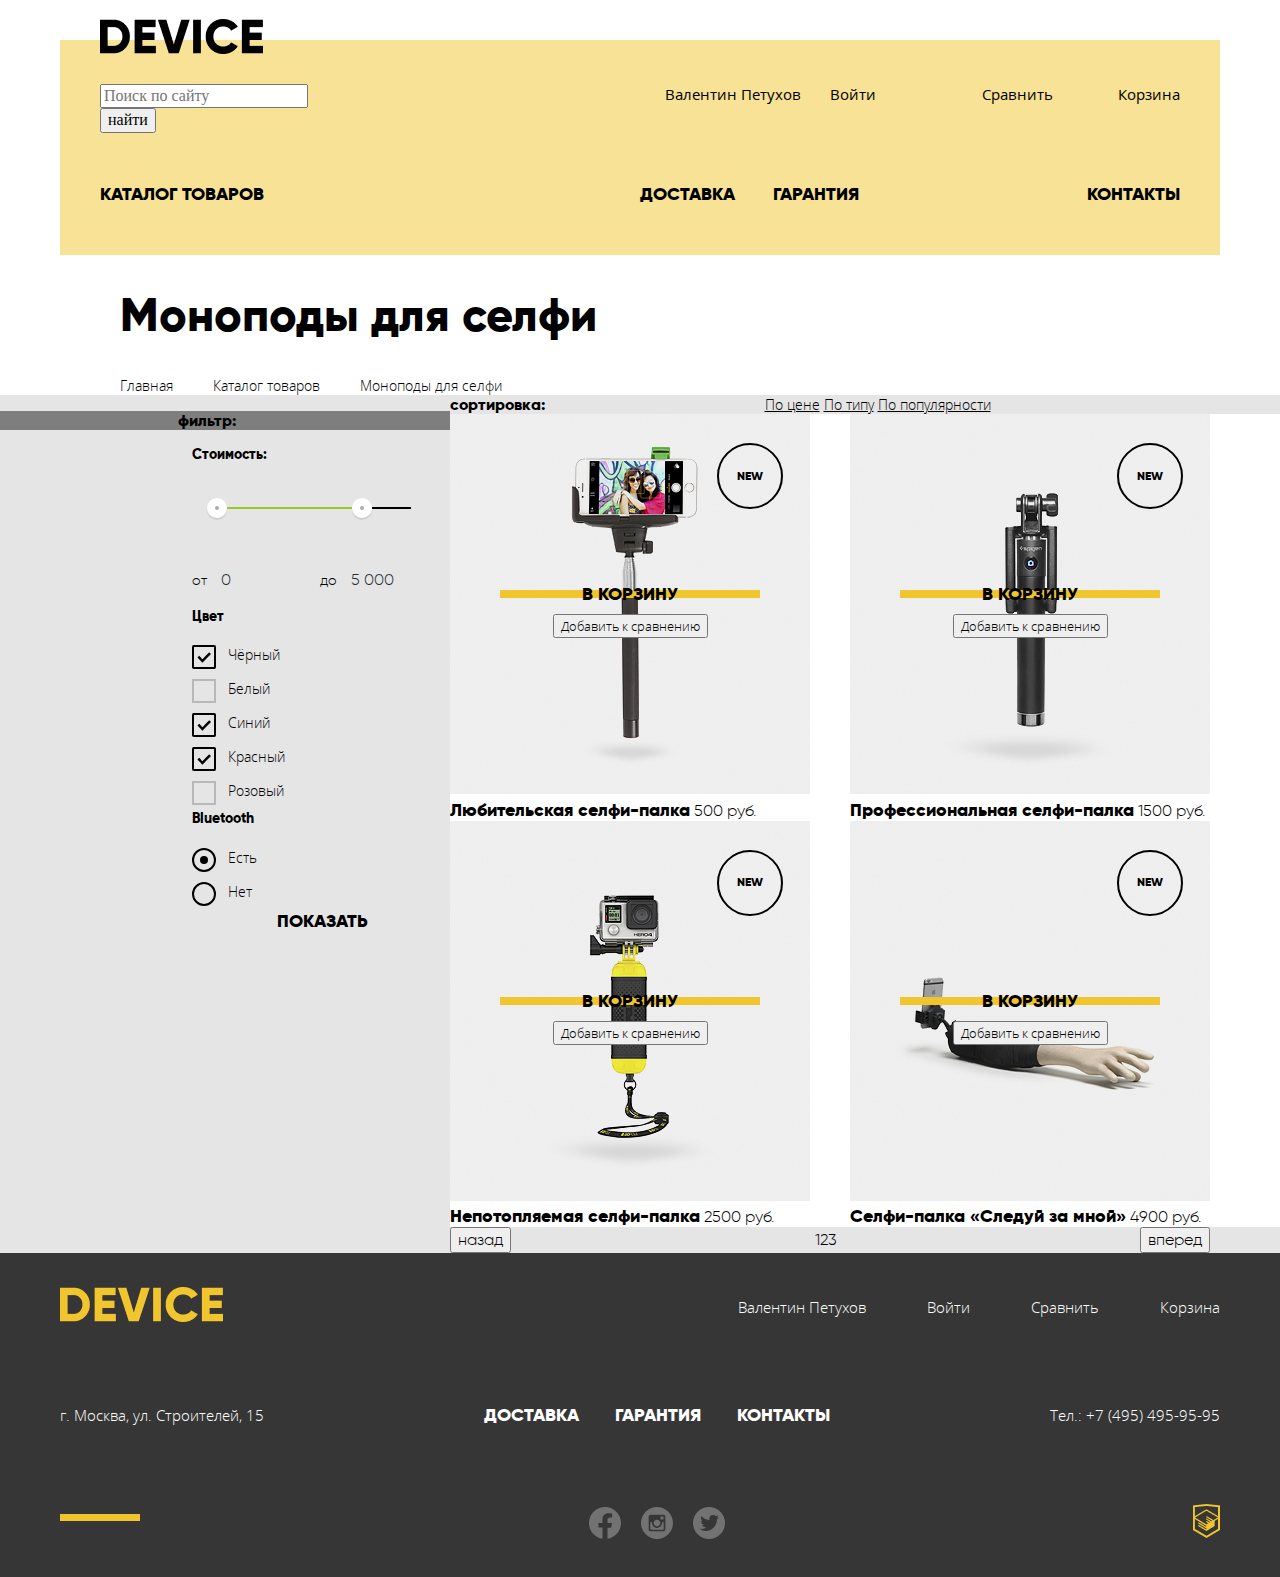
==== catalog.html @ 1c0a05c4 "Сделал контейнер для мейн каталога" ====
<!DOCTYPE html>
<html class="page" lang="ru">
  <head>
    <meta charset="utf-8" />
    <title>HTML Academy: Девайс</title>
    <link rel="stylesheet" href="css/normalize.css" />
    <link rel="stylesheet" href="css/style.css" />
  </head>
  <body class="page-body">
    <header class="main-header">
      <div class="container">
        <nav class="main-nav nav-catalog">
          <div class="nav-top">
            <div class="nav-top__logo">
              <a href="index.html"
                ><img
                  src="img/logo-7.png"
                  width="163"
                  height="35"
                  alt="Логотип"
                  title="Логотип"
              /></a>
            </div>
            <div class="nav-top__form">
              <form action="#" method="POST">
                <input type="search" placeholder="Поиск по сайту" />
              </form>
              <button>найти</button>
            </div>
            <div class="nav-top__user-block">
              <div class="nav-top__user-block_check-in">
                <span class="nav-top--text">Валентин Петухов</span>
                <a
                  class="nav-top__user-block_checkIn-link nav-top--text"
                  href="#"
                  >Войти</a
                >
              </div>
              <div class="nav-top__basket">
                <ul class="nav-top__basket-list">
                  <li class="nav-top__basket-list--item">
                    <a class="nav-top__basket_compare nav-top--text" href="#">
                      Сравнить</a
                    >
                  </li>
                  <li class="nav-top__basket-list--item">
                    <a class="nav-top__basket_basket nav-top--text" href="#">
                      Корзина</a
                    >
                  </li>
                </ul>
              </div>
            </div>
          </div>
          <div class="nav-down">
            <div class="nav-down__catalog">
              <a class="nav-down--text" href="#">каталог товаров</a>
            </div>
            <div class="nav-down__menu">
              <ul class="nav-down__menu-list">
                <li class="nav-down__menu-item">
                  <a class="nav-down--text" href="#">доставка</a>
                </li>
                <li class="nav-down__menu-item">
                  <a class="nav-down--text" href="#">гарантия</a>
                </li>
                <li class="nav-down__menu-item">
                  <a class="nav-down--text" href="#">контакты</a>
                </li>
              </ul>
            </div>
          </div>
        </nav>
      </div>
    </header>
    <main class="container">
      <section class="main-head">
        <div class="main-head__wr">
          <h1 class="main-head--headline">Моноподы для селфи</h1>
          <div class="breadcrumbs">
            <ul class="breadcrumbs-list">
              <li class="breadcrumbs-list__item">
                <a class="breadcrumbs-list__link" href="#">Главная</a>
              </li>
              <li class="breadcrumbs-list__item">
                <a class="breadcrumbs-list__link" href="#">Каталог товаров</a>
              </li>
              <li class="breadcrumbs-list__item">Моноподы для селфи</li>
            </ul>
          </div>
        </div>
      </section>
      <div class="main-content">
        <section class="sorting">
          <div class="sorting-header">
            <div class="sorting-wr">
              <p class="sorting-header--text">фильтр:</p>
            </div>
          </div>
          <div class="sorting-main">
            <div class="sorting-wr">
              <form method="get">
                <fieldset class="filter-fieldset">
                  <legend class="sorting-header--legend">Стоимость:</legend>
                  <div class="range-filter">
                    <div class="range-filter__controls">
                      <div class="range-filter__scale">
                        <div class="range-filter__bar"></div>
                      </div>
                      <div class="toggle toggle_min"></div>
                      <div class="toggle toggle_max"></div>
                    </div>
                    <div class="range-filter__price">
                      <label class="range-filter__price--text" for="from"
                        >от</label
                      >
                      <input
                        class="min-price"
                        type="text"
                        value="0"
                        id="from"
                      />
                      <label class="range-filter__price--text" for="to"
                        >до</label
                      >
                      <input
                        class="max-price"
                        type="text"
                        value="5 000"
                        id="to"
                      />
                    </div>
                  </div>
                </fieldset>
                <fieldset class="filter-fieldset">
                  <legend class="sorting-header--legend">Цвет</legend>
                  <input
                    class="checkbox-color"
                    type="checkbox"
                    id="black"
                    value="black"
                    name="product-groups"
                    checked
                  />
                  <label class="sorting-checkbox--text" for="black"
                    >Чёрный</label
                  >
                  <input
                    class="checkbox-color"
                    type="checkbox"
                    id="white"
                    value="white"
                    name="product-groups"
                  />
                  <label class="sorting-checkbox--text" for="white"
                    >Белый</label
                  >
                  <input
                    class="checkbox-color"
                    type="checkbox"
                    id="blue"
                    value="blue"
                    name="product-groups"
                    checked
                  />
                  <label class="sorting-checkbox--text" for="blue">Синий</label>
                  <input
                    class="checkbox-color"
                    type="checkbox"
                    id="red"
                    value="red"
                    name="product-groups"
                    checked
                  />
                  <label class="sorting-checkbox--text" for="red"
                    >Красный</label
                  >
                  <input
                    class="checkbox-color"
                    type="checkbox"
                    id="pink"
                    value="pink"
                    name="product-groups"
                  />
                  <label class="sorting-checkbox--text" for="pink"
                    >Розовый</label
                  >
                </fieldset>
                <fieldset class="filter-fieldset">
                  <legend class="sorting-header--legend">Bluetooth</legend>
                  <input
                    class="bluetooth-radio-status"
                    type="radio"
                    id="yes"
                    value="yes"
                    name="product-groups"
                    checked
                  />
                  <label class="sorting-radio--text" for="yes">Есть</label>
                  <input
                    class="bluetooth-radio-status"
                    type="radio"
                    id="no"
                    value="no"
                    name="product-groups"
                  />
                  <label class="sorting-radio--text" for="no">Нет</label>
                  <input
                    class="btn btn-filter"
                    type="submit"
                    value="Показать"
                    name="submit"
                  />
                </fieldset>
              </form>
            </div>
          </div>
        </section>
        <section class="main-catalog">
          <article class="catalog-sort">
            <span class="catalog-sort--text">сортировка:</span>
            <div class="catalog-sort__type">
              <a class="catalog-sort__type--item active" href="#">По цене</a>
              <a class="catalog-sort__type--item" href="#">По типу</a>
              <a class="catalog-sort__type--item" href="#">По популярности</a>
            </div>
            <div class="catalog-sort__position">
              <a href="#" class="catalog__sort-down"></a>
              <a href="#" class="catalog__sort-up"></a>
            </div>
          </article>
          <section class="catalog-group">
            <div class="catalog-group__wr">
              <div class="catalog-group_products">
                <article class="catalog-group__item">
                  <div class="catalog-group__head">
                    <div class="catalog-group__img">
                      <img
                        src="img/item-1-1.jpg"
                        alt="Любительская селфи-палка"
                        title="Любительская селфи-палка"
                        width="360"
                        height="380"
                      />
                      <div
                        class="catalog-group__new catalog-group__new--hidden"
                      >
                        <span class="catalog-group__new--text">new</span>
                      </div>
                    </div>
                    <div class="catalog-group__head--hover">
                      <a class="btn" href="">в корзину</a>
                      <button class="btn-add-comparison">
                        Добавить к сравнению
                      </button>
                    </div>
                  </div>
                  <div class="catalog-group__text">
                    <span class="catalog-group__text--name"
                      >Любительская селфи-палка</span
                    >
                    <span class="catalog-group__text--price">500 руб.</span>
                  </div>
                </article>
                <article class="catalog-group__item">
                  <div class="catalog-group__head">
                    <div class="catalog-group__img">
                      <img
                        src="img/item-2-1.jpg"
                        alt="Профессиональная селфи-палка"
                        title="Профессиональная селфи-палка"
                        width="360"
                        height="380"
                      />
                      <div
                        class="catalog-group__new catalog-group__new--hidden"
                      >
                        <span class="catalog-group__new--text">new</span>
                      </div>
                    </div>
                    <div class="catalog-group__head--hover">
                      <a class="btn" href="">в корзину</a>
                      <button class="btn-add-comparison">
                        Добавить к сравнению
                      </button>
                    </div>
                  </div>
                  <div class="catalog-group__text">
                    <span class="catalog-group__text--name"
                      >Профессиональная селфи-палка</span
                    >
                    <span class="catalog-group__text--price">1500 руб.</span>
                  </div>
                </article>
                <article class="catalog-group__item">
                  <div class="catalog-group__head">
                    <div class="catalog-group__img">
                      <img
                        src="img/item-3-1.jpg"
                        alt="Непотопляемая селфи-палка"
                        title="Непотопляемая селфи-палка"
                        width="360"
                        height="380"
                      />
                      <div
                        class="catalog-group__new catalog-group__new--hidden"
                      >
                        <span class="catalog-group__new--text">new</span>
                      </div>
                    </div>
                    <div class="catalog-group__head--hover">
                      <a class="btn" href="">в корзину</a>
                      <button class="btn-add-comparison">
                        Добавить к сравнению
                      </button>
                    </div>
                  </div>
                  <div class="catalog-group__text">
                    <span class="catalog-group__text--name"
                      >Непотопляемая селфи-палка</span
                    >
                    <span class="catalog-group__text--price">2500 руб.</span>
                  </div>
                </article>
                <article class="catalog-group__item">
                  <div class="catalog-group__head">
                    <div class="catalog-group__img">
                      <img
                        src="img/item-4-1.jpg"
                        alt="Селфи-палка «Следуй за мной»"
                        title="Селфи-палка «Следуй за мной»"
                        width="360"
                        height="380"
                      />
                      <div class="catalog-group__new">
                        <span class="catalog-group__new--text">new</span>
                      </div>
                    </div>
                    <div class="catalog-group__head--hover">
                      <a class="btn" href="">в корзину</a>
                      <button class="btn-add-comparison">
                        Добавить к сравнению
                      </button>
                    </div>
                  </div>
                  <div class="catalog-group__text">
                    <span class="catalog-group__text--name"
                      >Селфи-палка «Следуй за мной»</span
                    >
                    <span class="catalog-group__text--price">4900 руб.</span>
                  </div>
                </article>
              </div>
              <article class="catalog-sort">
                <div class="catalog-sort__back">
                  <button class="btn-catalog-sort">назад</button>
                </div>
                <div class="catalog-sort__pagination">
                  <ul class="catalog-sort__pagination--list">
                    <li class="catalog-sort__pagination--item">
                      <a href="#"></a>1
                    </li>
                    <li class="catalog-sort__pagination--item">
                      <a href="#"></a>2
                    </li>
                    <li class="catalog-sort__pagination--item">
                      <a href="#"></a>3
                    </li>
                  </ul>
                </div>
                <div class="catalog-sort__next">
                  <button class="btn-catalog-sort">вперед</button>
                </div>
              </article>
            </div>
          </section>
        </section>
      </div>
    </main>
    <footer class="footer-main">
      <div class="container">
        <div class="footer-content">
          <section class="footer-content__header">
            <div class="footer-logo__box">
              <img
                src="img/logo-6.png"
                width="163"
                height="35"
                alt="Логотип"
                title="Логотип"
              />
            </div>
            <div class="footer-user-block__box">
              <ul class="footer-user-block__list">
                <li class="footer-user-block__item">
                  <a class="footer-user--nav" href="#">Валентин Петухов</a>
                </li>
                <li class="footer-user-block__item">
                  <a class="footer-user--nav" href="#">Войти</a>
                </li>
                <li class="footer-user-block__item">
                  <a class="footer-user--nav" href="#">Сравнить</a>
                </li>
                <li class="footer-user-block__item">
                  <a class="footer-user--nav" href="#">Корзина</a>
                </li>
              </ul>
            </div>
          </section>
          <section class="footer-content__middle">
            <address class="footer-content__middle--address">
              г. Москва, ул. Строителей, 15
            </address>
            <div class="footer-nav">
              <ul class="footer-nav__list">
                <li class="footer-nav__item">
                  <a class="footer-nav--text" href="#">доставка</a>
                </li>
                <li class="footer-nav__item">
                  <a class="footer-nav--text" href="#">гарантия</a>
                </li>
                <li class="footer-nav__item">
                  <a class="footer-nav--text" href="#">контакты</a>
                </li>
              </ul>
            </div>
            <div class="tel">
              <a class="tel--text" href="tel:74954959595"
                >Тел.: +7 (495) 495-95-95</a
              >
            </div>
          </section>
          <section class="footer-content__footer">
            <div class="footer-social">
              <ul class="footer-social__list">
                <li class="footer-social__item">
                  <a href="#"
                    ><img
                      src="img/simple-icons_facebook.svg"
                      width="32"
                      height="32"
                      alt="Фейсбук"
                      title="Фейсбук"
                    />Фейсбук</a
                  >
                </li>
                <li class="footer-social__item">
                  <a href="#"
                    ><img
                      src="img/icon_instagram.svg"
                      width="32"
                      height="32"
                      alt="Инстаграм"
                      title="Инстаграм"
                    />Инстаграм</a
                  >
                </li>
                <li class="footer-social__item">
                  <a href="#"
                    ><img
                      src="img/icon_witter.svg"
                      width="32"
                      height="32"
                      alt="Твиттер"
                      title="Твиттер"
                    />Твиттер</a
                  >
                </li>
              </ul>
            </div>
            <div class="html-logo">
              <a target="_blank" href="https://htmlacademy.ru/intensive/htmlcss"
                ><img
                  src="img/logo-html.png"
                  alt="html-academy"
                  title="html-academy"
                  width="27"
                  height="34"
              /></a>
            </div>
          </section>
        </div>
      </div>
    </footer>
  </body>
</html>
---- css/style.css ----
/* Fonts */
@font-face {
  font-family: "Open Sans";
  font-style: normal;
  font-weight: 400;
  src: local("Open Sans Regular"), local("OpenSans-Regular"),
    url("../fonts/opensans.woff2") format("woff2"),
    /* Super Modern Browsers */ url("../fonts/opensans.woff") format("woff"); /* Modern Browsers */
  font-display: swap;
}

@font-face {
  font-family: "Open Sans";
  font-style: normal;
  font-weight: 100;
  src: local("Open Sans Light"), local("OpenSans-Light"),
    url("../fonts/opensanslight.woff2") format("woff2"),
    /* Super Modern Browsers */ url("../fonts/opensanslight.woff")
      format("woff"); /* Modern Browsers */
  font-display: swap;
}

@font-face {
  font-family: "Gilroy";
  font-style: normal;
  font-weight: 100;
  src: local("Gilroy"), url("../fonts/gilroylight.woff2") format("woff2"),
    /* Super Modern Browsers */ url("../fonts/gilroylight.woff") format("woff"); /* Modern Browsers */
  font-display: swap;
}

@font-face {
  font-family: "Gilroy";
  font-style: normal;
  font-weight: 900;
  src: local("Gilroy"), url("../fonts/gilroyextrabold.woff2") format("woff2"),
    /* Super Modern Browsers */ url("../fonts/gilroyextrabold.woff")
      format("woff"); /* Modern Browsers */
  font-display: swap;
}

/* Variables */

:root {
  --basic-black: #000000;
  --basic-dark: #363636;
  --basic-white: #ffffff;
  --basic-grey: #464646;
  --basic-half-grey: #7e7e7e;
  --basic-grey-light: #e5e5e5;
  --special-yellow: #f7e296;
  --special-green: #91c92f;
  --special-yellow-dark: #f0c52e;
  --status: #f6dada;
}

.page {
  height: 100%;
}

.page-body {
  padding-top: 40px;
  min-height: 100%;
  display: grid;
  grid-template-rows: min-content 1fr min-content;
  align-content: start;
}

.container {
  max-width: 1160px;
  margin: 0 auto;
}

.btn {
  display: flex;
  align-items: center;
  justify-content: center;
  position: relative;
  font-size: 18px;
  line-height: 22px;
  font-family: "Gilroy", Arial, sans-serif;
  font-weight: 900;
  color: var(--basic-black);
  text-transform: uppercase;
  text-decoration: none;
  width: 260px;
  height: 40px;
  z-index: 2;
}

.btn-button {
  margin: 0;
  padding: 0;
  background: none;
  position: relative;
  border: none;
}

.btn::before {
  content: " ";
  position: absolute;
  width: 100%;
  height: 8px;
  background-color: var(--special-yellow-dark);
  z-index: -1;
}

/*main-header*/

.main-nav {
  display: grid;
  position: relative;
  background-color: var(--special-yellow);
  padding-left: 40px;
  padding-right: 40px;
  padding-top: 44px;
  padding-bottom: 146px;
}

.nav-catalog {
  padding-bottom: 50px;
}

.nav-top {
  position: relative;
  display: flex;
  flex-direction: row;
  flex-wrap: wrap;
  justify-content: space-between;
  margin-bottom: 50px;
}

.nav-top__logo {
  position: absolute;
  bottom: 74px;
}

.nav-top__user-block {
  display: flex;
  flex-wrap: wrap;
  justify-content: space-between;
  width: 50%;
}

.nav-top__basket-list {
  display: flex;
  flex-wrap: wrap;
  margin: 0;
  padding: 0;
  list-style: none;
}

.nav-top--text {
  font-size: 15px;
  line-height: 20px;
  font-family: "Open Sans", Arial, sans-serif;
  color: var(--basic-black);
  text-decoration: none;
  padding-left: 25px;
}

.nav-top__basket-list--item {
  margin-right: 40px;
}

.nav-top__basket-list--item:last-child {
  margin-right: 0;
}

.nav-down {
  display: flex;
  flex-wrap: wrap;
  justify-content: space-between;
}

.nav-down__menu {
  width: 50%;
}

.nav-down__menu-list {
  display: flex;
  flex-wrap: wrap;
  margin: 0;
  padding: 0;
  list-style: none;
}

.nav-down__menu-item {
  margin-right: 38px;
}

.nav-down__menu-item:last-child {
  flex-grow: 1;
  text-align: end;
  margin-right: 0;
}

/*dropdown-catalog-menu*/

.dropdown-catalog-menu {
  display: flex;
  position: absolute;
  bottom: 0;
  left: 40px;
  height: 50%;
  width: 93%;
  z-index: 1;
}

.main-catalog-menu-list {
  list-style: none;
  margin: 0;
  padding: 0;
  margin-right: 61px;
  padding-top: 30px;
}

.main-catalog-menu-list:last-child {
  margin: 0;
}

.main-catalog-item:not(:last-child) {
  margin-bottom: 20px;
}

.main-catalog-item--link {
  font-size: 15px;
  line-height: 20px;
  font-family: "Open Sans", Arial, sans-serif;
  color: var(--basic-black);
  text-decoration: none;
}

.nav-down--text {
  font-size: 18px;
  line-height: 22px;
  font-family: "Gilroy", Arial, sans-serif;
  font-weight: 900;
  color: var(--basic-black);
  text-decoration: none;
  text-transform: uppercase;
}

/*main*/

.grid-column {
  display: grid;
}

/*slider*/

.slider {
  position: relative;
}

.slider__item {
  display: grid;
  grid-template-columns: 1fr 1fr;
  padding-left: 40px;
  padding-right: 40px;
}

.slider__controls {
  position: absolute;
  right: 73px;
  top: 261px;
  z-index: 1;
}

.slider__content {
  position: relative;
}

.slider__content::before {
  content: " ";
  position: absolute;
  background-color: var(--basic-white);
  height: 7px;
  width: 100px;
  top: 0;
  left: 0;
}

.slider__content_number {
  position: absolute;
  right: 0;
  top: 0;
}

.slider__content_number--text {
  color: var(--basic-white);
  font-size: 179px;
  line-height: 219px;
  font-family: "Gilroy", Arial, sans-serif;
  font-weight: 900;
  margin: 0;
}

.slider__content_text--headline {
  font-size: 47px;
  line-height: 58px;
  font-family: "Gilroy", Arial, sans-serif;
  font-weight: 900;
  color: var(--basic-black);
}

.slider__content_text--text {
  font-size: 15px;
  line-height: 20px;
  font-family: "Open Sans", Arial, sans-serif;
  color: var(--basic-black);
}

.btn-slider {
  width: 220px;
}

.slider__feature-th {
  font-size: 36px;
  line-height: 42px;
  font-family: "Gilroy", Arial, sans-serif;
  font-weight: 100;
  color: var(--basic-black);
}

.slider__feature-td {
  font-size: 13px;
  line-height: 15px;
  font-family: "Gilroy", Arial, sans-serif;
  font-weight: 100;
  color: var(--basic-black);
}

/*main__catalog*/

.main__catalog {
  display: grid;
  grid-template-columns: repeat(6, 160px);
  column-gap: 40px;
}

.main__catalog_img {
  display: flex;
  justify-content: center;
  align-items: center;
  width: 160px;
  height: 160px;
  background-color: var(--special-yellow);
}

.main__catalog_text-headline {
  font-size: 18px;
  line-height: 22px;
  font-family: "Gilroy", Arial, sans-serif;
  font-weight: 900;
  color: var(--basic-black);
  text-decoration: none;
}
/*advantage*/
.main__advantage {
  padding-bottom: 165px;
  background: rgb(229, 229, 229);
  background: linear-gradient(
    0deg,
    rgba(229, 229, 229, 1) 70%,
    rgba(255, 255, 255, 0) 70%
  );
}

.advantage__sort {
  position: relative;
}

.advantage__sort::before {
  content: " ";
  position: absolute;
  width: 7px;
  height: 320px;
  right: 0;
  background-color: var(--basic-black);
}

.advantage__sort-list {
  margin: 0;
  padding: 0;
  padding-top: 75px;
  list-style: none;
}

.advantage__sort-item:not(:last-child) {
  margin-bottom: 40px;
}

.advantage__sort-radio {
  display: none;
}

.advantage__sort-radio:checked + .btn-advantage {
  padding-left: 36px;
  width: 100%;
  color: var(--special-yellow);
  justify-content: end;
}

.advantage__sort-radio:checked + .btn::before {
  height: 40px;
  background-color: var(--basic-black);
  right: 36px;
  width: 89%;
}

.btn-advantage {
  width: 160px;
  height: 22px;
}

.main__advantage_box {
  display: grid;
  grid-template-columns: auto 1fr;
}

.advantage__sort {
  width: 260px;
}
.advantage__sort--label {
  font-size: 18px;
  line-height: 22px;
  font-family: "Gilroy", Arial, sans-serif;
  font-weight: 900;
  color: var(--basic-black);
}

.advantage__content_item--headline {
  font-size: 47px;
  line-height: 58px;
  font-family: "Gilroy", Arial, sans-serif;
  font-weight: 900;
  color: var(--basic-black);
}

.advantage__content_item--text {
  font-size: 15px;
  line-height: 28px;
  font-family: "Open Sans", Arial, sans-serif;
  font-weight: 100;
  color: var(--basic-black);
}

.advantage__content {
  padding-left: 166px;
}

/*main-brands*/

.main-brands {
  display: grid;
  grid-template-columns: repeat(4, 260px);
  column-gap: 40px;
}

/*main-info*/

.main-info {
  display: grid;
  grid-template-columns: repeat(2, 560px);
  column-gap: 40px;
}

.info__about-us {
  position: relative;
}

.info__about-us::before {
  content: " ";
  position: absolute;
  background-color: var(--basic-black);
  height: 7px;
  width: 80px;
  left: 0;
  top: 0;
}

.info__about-us--headline {
  font-size: 47px;
  line-height: 58px;
  font-family: "Gilroy", Arial, sans-serif;
  font-weight: 900;
  color: var(--basic-black);
}

.info__about-us--text {
  font-size: 15px;
  line-height: 28px;
  font-family: "Open Sans", Arial, sans-serif;
  font-weight: 100;
  color: var(--basic-black);
}

.info__about-us--list {
  font-size: 16px;
  line-height: 28px;
  font-family: "Gilroy", Arial, sans-serif;
  font-weight: 900;
  color: var(--basic-black);
}

.info__contacts {
  position: relative;
}

.info__contacts::before {
  content: " ";
  position: absolute;
  background-color: var(--basic-black);
  height: 7px;
  width: 80px;
  left: 0;
  top: 0;
}

.info__contacts--headline {
  font-size: 47px;
  line-height: 58px;
  font-family: "Gilroy", Arial, sans-serif;
  font-weight: 900;
  color: var(--basic-black);
}

.info__contacts--text {
  font-size: 15px;
  line-height: 28px;
  font-family: "Open Sans", Arial, sans-serif;
  font-weight: 100;
  color: var(--basic-black);
}

/*footer*/

.footer-main {
  background-color: var(--basic-dark);
}

.footer-content {
  display: grid;
  grid-template-rows: 1fr 1fr 1fr;
}

.footer-content__header {
  display: flex;
  justify-content: space-between;
  align-items: center;
  min-height: 108px;
}

.footer-user-block__list {
  display: flex;
  flex-wrap: wrap;
  margin: 0;
  padding: 0;
  list-style: none;
}

.footer-user-block__item:not(:last-child) {
  margin-right: 38px;
}

.footer-user--nav {
  font-size: 15px;
  line-height: 20px;
  font-family: "Open Sans", Arial, sans-serif;
  font-weight: 100;
  color: var(--basic-white);
  padding-left: 23px;
  text-decoration: none;
}

.footer-content__middle {
  display: flex;
  justify-content: space-between;
  align-items: center;
  min-height: 108px;
}

.footer-nav__list {
  display: flex;
  flex-wrap: wrap;
  margin: 0;
  padding: 0;
  list-style: none;
}

.footer-nav__item:not(:last-child) {
  margin-right: 36px;
}

.footer-content__footer {
  display: flex;
  justify-content: space-between;
  align-items: center;
  min-height: 108px;
}

.footer-content__footer::before {
  content: " ";
  width: 80px;
  height: 7px;
  background-color: var(--special-yellow-dark);
  margin-bottom: 10px;
}
.footer-content__middle--address {
  font-size: 15px;
  line-height: 20px;
  font-family: "Open Sans", Arial, sans-serif;
  font-weight: 100;
  color: var(--basic-white);
  font-style: normal;
}

.footer-social__list {
  display: flex;
  flex-wrap: wrap;
  margin: 0;
  padding: 0;
  list-style: none;
}

.footer-social__item {
  font-size: 0;
  margin-right: 20px;
}

.footer-nav--text {
  font-size: 18px;
  line-height: 22px;
  font-family: "Gilroy", Arial, sans-serif;
  font-weight: 900;
  color: var(--basic-white);
  text-decoration: none;
  text-transform: uppercase;
}
.tel--text {
  font-size: 15px;
  line-height: 20px;
  font-family: "Open Sans", Arial, sans-serif;
  font-weight: 100;
  color: var(--basic-white);
  text-decoration: none;
}

/* catalog */

/*main-head*/

.main-head__wr {
  max-width: 1040px;
  margin: 0 auto;
}

.main-head--headline {
  font-size: 47px;
  line-height: 58px;
  font-family: "Gilroy", Arial, sans-serif;
  font-weight: 900;
  color: var(--basic-black);
}

.breadcrumbs-list {
  display: flex;
  flex-wrap: wrap;
  margin: 0;
  padding: 0;
  list-style: none;
}

.breadcrumbs-list__item {
  font-size: 14px;
  line-height: 19px;
  font-family: "Open Sans", Arial, sans-serif;
  font-weight: 100;
  color: var(--basic-black);
  margin-right: 16px;
}

.breadcrumbs-list__link {
  font-size: 14px;
  line-height: 19px;
  font-family: "Open Sans", Arial, sans-serif;
  font-weight: 100;
  color: var(--basic-black);
  text-decoration: none;
  padding-right: 24px;
}

.main-content {
  display: grid;
  grid-template-columns: 1fr 2fr;
  align-content: start;
}

.sorting-header {
  position: relative;
  background-color: var(--basic-half-grey);
}

.sorting-header::before {
  content: " ";
  position: absolute;
  height: 100%;
  width: 1000%;
  right: 0;
  background-color: var(--basic-half-grey);
  z-index: -1;
}

.sorting-header--text {
  font-size: 16px;
  line-height: 19px;
  font-family: "Gilroy", Arial, sans-serif;
  font-weight: 900;
  color: var(--basic-black);
}

.sorting-header--legend {
  font-size: 14px;
  line-height: 17px;
  font-family: "Gilroy", Arial, sans-serif;
  font-weight: 900;
  color: var(--basic-black);
}

.sorting {
  position: relative;
}

.sorting-wr {
  width: 272px;
  margin-left: auto;
}

.sorting-main {
  background-color: var(--basic-grey-light);
}

.sorting::before {
  content: " ";
  position: absolute;
  height: 100%;
  width: 1000%;
  right: 0;
  background-color: var(--basic-grey-light);
  z-index: -1;
}

/*filter*/

.filter-fieldset {
  border: none;
}

.range-filter {
}

.range-filter__controls {
  position: relative;
  height: 80px;
  margin-bottom: 15px;
  padding: 0 25px;
  border-radius: 5px;
  overflow: hidden;
}

.range-filter__scale {
  margin-top: 39px;
  height: 2px;
  background-color: var(--basic-black);
}

.range-filter__bar {
  height: 2px;
  background-color: var(--special-green);
  width: 70%;
}

.range-filter__controls .toggle {
  position: absolute;
  top: 30px;
  left: 30px;
  width: 4px;
  height: 4px;
  border: 8px solid white;
  background: #ababab;
  cursor: pointer;
  border-radius: 50%;
  box-shadow: 0 2px 1px 0 #cfcfcf;
}

.range-filter__controls .toggle_min {
  left: 15px;
}

.range-filter__controls .toggle_max {
  left: 160px;
}

.range-filter__price input {
  width: 60px;
  padding: 8px 10px;
  border: none;
  background: transparent;
  font-size: 16px;
  font-family: "Gilroy", Arial, sans-serif;
  font-weight: 300;
  font-style: normal;
  text-align: left;
  color: #283136;
  border-radius: 5px;
}

.range-filter__price .min-price {
  margin-right: 25px;
}

.range-filter__price {
  white-space: nowrap;
}

.bluetooth-radio-status {
  display: none;
}

.bluetooth-radio-status + label {
  display: block;
  margin: 15px 0px 0px 0px;
  padding-left: 36px;
  position: relative;
  color: var(--basic-black);
  cursor: pointer;
}

.bluetooth-radio-status + label:last-child {
  margin-bottom: 25px;
}

.bluetooth-radio-status + label::before {
  content: "";
  position: absolute;
  display: block;
  width: 20px;
  height: 20px;
  border-radius: 50%;
  left: 0px;
  top: 0px;
  border: 2px solid var(--basic-black);
}

.bluetooth-radio-status + label:hover::before {
  border: 2px solid #4d4d4d;
}

.bluetooth-radio-status:disabled + label::before {
  border: 2px solid #ededed;
}

.bluetooth-radio-status:checked + label::after {
  content: "";
  position: absolute;
  display: block;
  width: 8px;
  height: 8px;
  border-radius: 50%;
  left: 8px;
  top: 8px;
  background: var(--basic-black);
}

.bluetooth-radio-status:checked + label:hover::after {
  background: #4d4d4d;
}

.bluetooth-radio-status:checked:disabled + label::after {
  background: #ededed;
}

.checkbox-color {
  display: none;
}

.checkbox-color + label {
  display: block;
  margin-top: 15px;
  padding-left: 36px;
  position: relative;
  cursor: pointer;
}

.checkbox-color + label::before {
  content: "";
  position: absolute;
  display: block;
  left: 0px;
  top: 0px;
  width: 20px;
  height: 20px;
  border: 2px solid #b8b8b8;
}

.checkbox-color + label:hover::before {
  border: 2px solid #4d4d4d;
}

.checkbox-color:disabled + label::before {
  border: 2px solid #ededed;
}

.checkbox-color:checked + label::before {
  border: 0px solid #b8b8b8;
}

.checkbox-color:checked + label::after {
  content: "";
  position: absolute;
  background-image: url("../img/checkbox-on.png");
  width: 24px;
  height: 24px;
  left: 0px;
  top: 0px;
}

.checkbox-color:checked + label:hover::after {
  opacity: 1;
}

.checkbox-color:checked:disabled + label::after {
  opacity: 0.1;
}

.btn-filter {
  margin: 0;
  padding: 0;
  background: none;
  position: relative;
  border: none;
}

.range-filter__price--text {
  font-size: 14px;
  line-height: 16px;
  font-family: "Gilroy", Arial, sans-serif;
  font-weight: 100;
  color: var(--basic-black);
}

.sorting-checkbox--text {
  font-size: 14px;
  line-height: 19px;
  font-family: "Open Sans", Arial, sans-serif;
  font-weight: 100;
  color: var(--basic-black);
}

.sorting-radio--text {
  font-size: 14px;
  line-height: 19px;
  font-family: "Open Sans", Arial, sans-serif;
  font-weight: 100;
  color: var(--basic-black);
}

.catalog-sort {
  position: relative;
  background-color: var(--basic-grey-light);
  display: flex;
  justify-content: space-between;
  align-items: center;
}

.catalog-sort::before {
  content: " ";
  position: absolute;
  height: 100%;
  width: 1000%;
  left: 0;
  background-color: var(--basic-grey-light);
  z-index: -1;
}

.catalog-sort__pagination--list {
  display: flex;
  flex-wrap: wrap;
  margin: 0;
  padding: 0;
  list-style: none;
}

.catalog-sort--text {
  font-size: 16px;
  line-height: 19px;
  font-family: "Gilroy", Arial, sans-serif;
  font-weight: 900;
  color: var(--basic-black);
}

.catalog-sort__type--item {
  font-size: 14px;
  line-height: 19px;
  font-family: "Open Sans", Arial, sans-serif;
  font-weight: 100;
  color: var(--basic-black);
}

.catalog-group_products {
  display: grid;
  grid-template-columns: repeat(2, 360px);
  column-gap: 40px;
}

.catalog-group__text--name {
  font-size: 18px;
  line-height: 22px;
  font-family: "Gilroy", Arial, sans-serif;
  font-weight: 900;
  color: var(--basic-black);
}

.catalog-group__text--price {
  font-size: 16px;
  line-height: 18px;
  font-family: "Gilroy", Arial, sans-serif;
  font-weight: 100;
  color: var(--basic-black);
}

.btn-add-comparison {
  font-size: 13px;
  line-height: 18px;
  font-family: "Open Sans", Arial, sans-serif;
  font-weight: 100;
  color: var(--basic-black);
}

.catalog-group__img {
  position: relative;
}

.catalog-group__new--text {
  position: absolute;
  right: 27px;
  top: 29px;
  font-size: 12px;
  line-height: 15px;
  font-family: "Gilroy", Arial, sans-serif;
  font-weight: 900;
  color: var(--basic-black);
  text-transform: uppercase;
  height: 62px;
  width: 62px;
  border: 2px solid var(--basic-black);
  border-radius: 50%;
  display: flex;
  align-items: center;
  justify-content: center;
}

.catalog-group__head {
  position: relative;
}

.catalog-group__head--hover {
  position: absolute;
  width: 100%;
  height: 100%;
  top: 0;
  left: 0;
  display: flex;
  align-items: center;
  justify-content: center;
  flex-direction: column;
}

.catalog-sort {
  background-color: var(--basic-grey-light);
}

.btn-catalog-sort {
  font-size: 16px;
  line-height: 20px;
  font-family: "Gilroy", Arial, sans-serif;
  font-weight: 100;
  color: var(--basic-black);
}

.catalog-sort__pagination--list {
  font-size: 16px;
  line-height: 20px;
  font-family: "Gilroy", Arial, sans-serif;
  font-weight: 100;
  color: var(--basic-black);
}
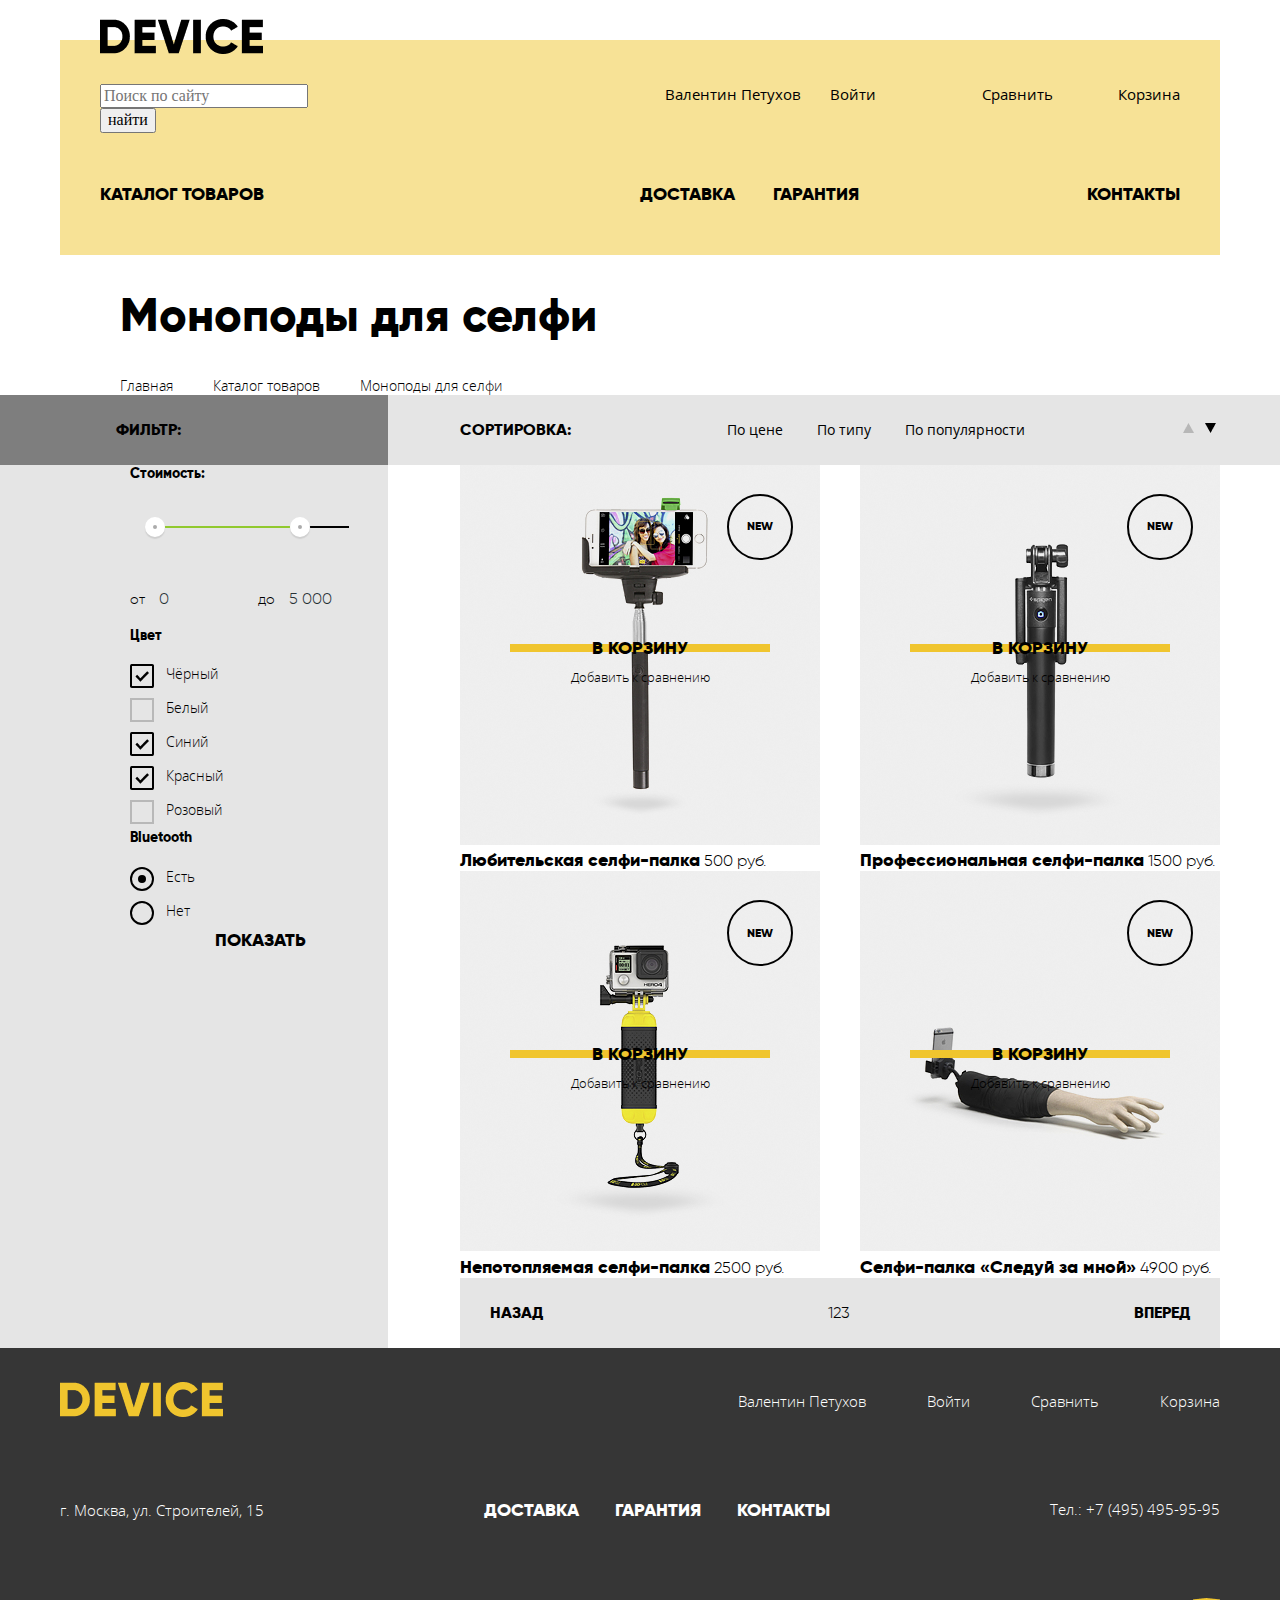
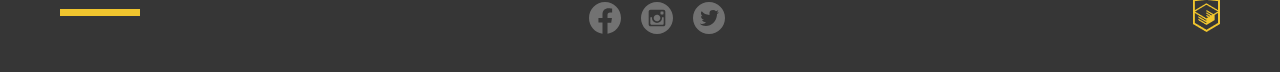
==== commit b63c5b6c: "Сетка на флексах для внутренней страницы" ====
--- a/catalog.html
+++ b/catalog.html
@@ -225,8 +225,18 @@
               <a class="catalog-sort__type--item" href="#">По популярности</a>
             </div>
             <div class="catalog-sort__position">
-              <a href="#" class="catalog__sort-down"></a>
-              <a href="#" class="catalog__sort-up"></a>
+              <img
+                src="img/icon-up-dir.png"
+                alt="Вверх"
+                title="Вверх"
+                class="catalog__sort-down"
+              />
+              <img
+                src="img/icon-down-dir.png"
+                alt="Вниз"
+                title="Вниз"
+                class="catalog__sort-up"
+              />
             </div>
           </article>
           <section class="catalog-group">
@@ -351,7 +361,7 @@
                   </div>
                 </article>
               </div>
-              <article class="catalog-sort">
+              <article class="catalog-sort-footer">
                 <div class="catalog-sort__back">
                   <button class="btn-catalog-sort">назад</button>
                 </div>
--- a/css/style.css
+++ b/css/style.css
@@ -699,7 +699,10 @@
 
 .sorting-header {
   position: relative;
+  display: flex;
+  align-items: center;
   background-color: var(--basic-half-grey);
+  min-height: 70px;
 }
 
 .sorting-header::before {
@@ -718,6 +721,8 @@
   font-family: "Gilroy", Arial, sans-serif;
   font-weight: 900;
   color: var(--basic-black);
+  text-transform: uppercase;
+  margin: 0;
 }
 
 .sorting-header--legend {
@@ -755,9 +760,6 @@
 
 .filter-fieldset {
   border: none;
-}
-
-.range-filter {
 }
 
 .range-filter__controls {
@@ -972,6 +974,8 @@
   display: flex;
   justify-content: space-between;
   align-items: center;
+  padding-left: 72px;
+  min-height: 70px;
 }
 
 .catalog-sort::before {
@@ -998,14 +1002,24 @@
   font-family: "Gilroy", Arial, sans-serif;
   font-weight: 900;
   color: var(--basic-black);
+  text-transform: uppercase;
 }
 
 .catalog-sort__type--item {
   font-size: 14px;
   line-height: 19px;
   font-family: "Open Sans", Arial, sans-serif;
-  font-weight: 100;
-  color: var(--basic-black);
+  font-weight: 400;
+  color: var(--basic-black);
+  text-decoration: none;
+}
+
+.catalog-sort__type--item:not(:last-child) {
+  margin-right: 30px;
+}
+
+.catalog-group {
+  padding-left: 72px;
 }
 
 .catalog-group_products {
@@ -1036,6 +1050,10 @@
   font-family: "Open Sans", Arial, sans-serif;
   font-weight: 100;
   color: var(--basic-black);
+  margin: 0;
+  padding: 0;
+  background: none;
+  border: none;
 }
 
 .catalog-group__img {
@@ -1077,16 +1095,27 @@
   flex-direction: column;
 }
 
-.catalog-sort {
+.catalog-sort-footer {
   background-color: var(--basic-grey-light);
+  display: flex;
+  justify-content: space-between;
+  align-items: center;
+  min-height: 70px;
+  padding-left: 30px;
+  padding-right: 30px;
 }
 
 .btn-catalog-sort {
   font-size: 16px;
   line-height: 20px;
   font-family: "Gilroy", Arial, sans-serif;
-  font-weight: 100;
-  color: var(--basic-black);
+  font-weight: 800;
+  color: var(--basic-black);
+  text-transform: uppercase;
+  margin: 0;
+  padding: 0;
+  background: none;
+  border: none;
 }
 
 .catalog-sort__pagination--list {
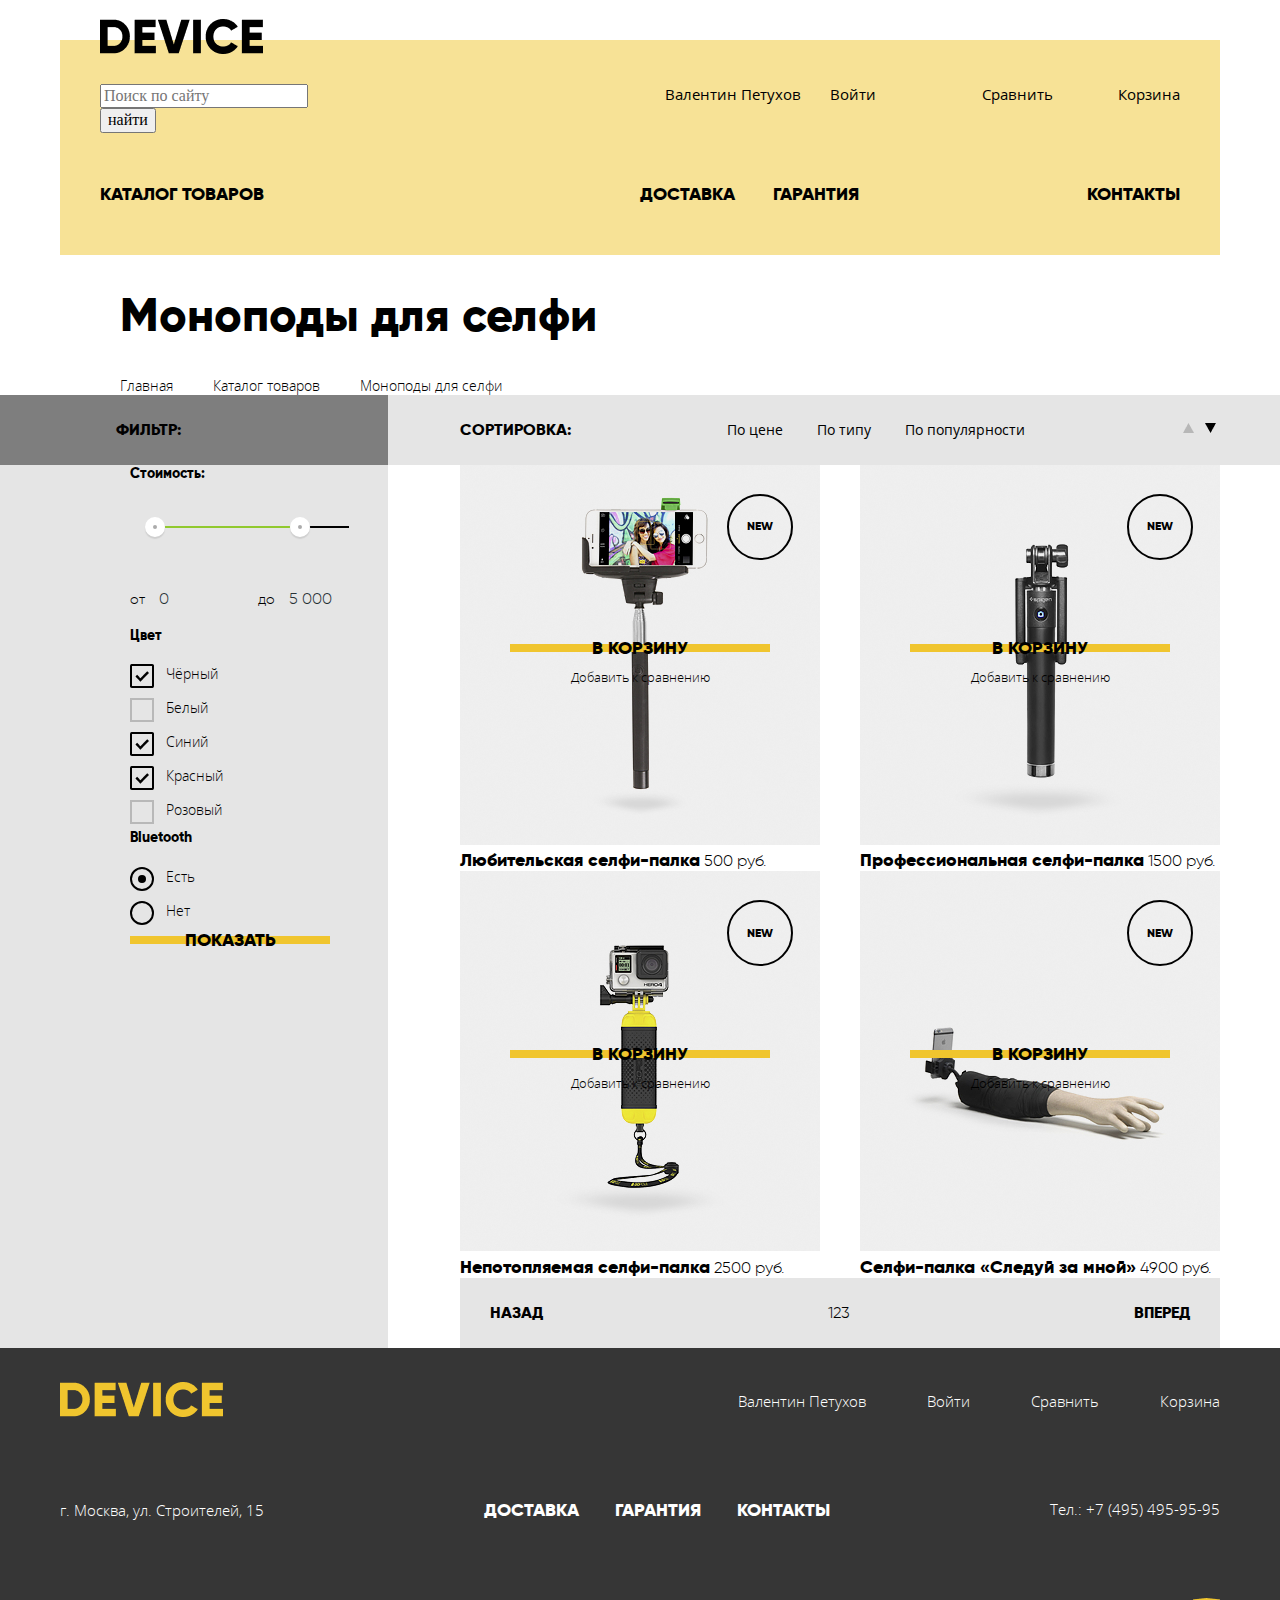
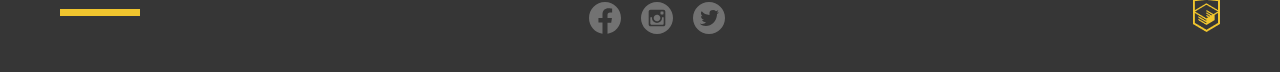
==== commit 754e0b27: "Переделал кнопку фильтра" ====
--- a/catalog.html
+++ b/catalog.html
@@ -205,12 +205,7 @@
                     name="product-groups"
                   />
                   <label class="sorting-radio--text" for="no">Нет</label>
-                  <input
-                    class="btn btn-filter"
-                    type="submit"
-                    value="Показать"
-                    name="submit"
-                  />
+                  <button class="btn btn-filter" name="submit">показать</button>
                 </fieldset>
               </form>
             </div>
--- a/css/style.css
+++ b/css/style.css
@@ -942,6 +942,7 @@
   background: none;
   position: relative;
   border: none;
+  width: 200px;
 }
 
 .range-filter__price--text {
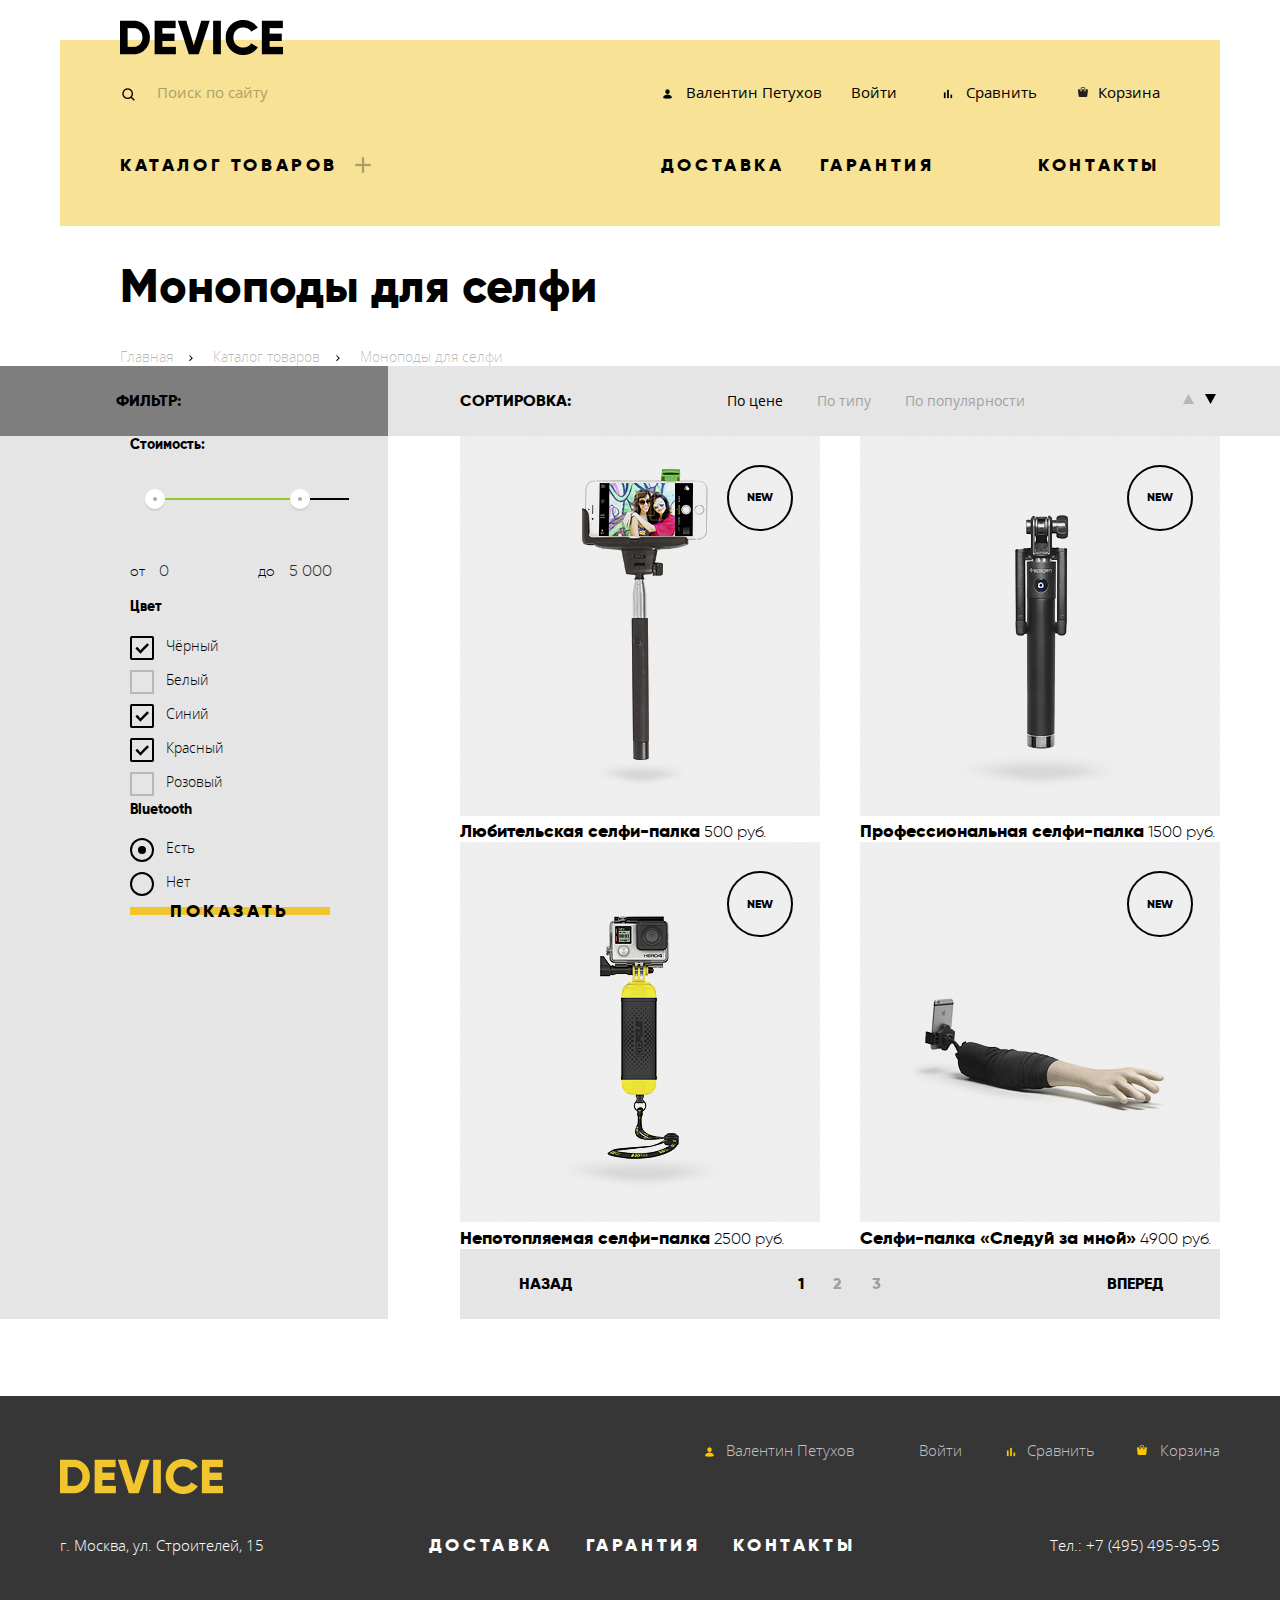
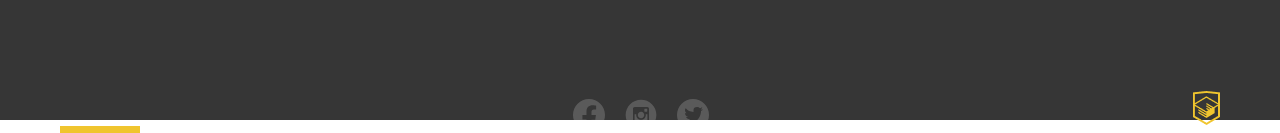
==== commit 13514681: "Декоративные элементы на главной странице" ====
--- a/catalog.html
+++ b/catalog.html
@@ -22,14 +22,28 @@
               /></a>
             </div>
             <div class="nav-top__form">
-              <form action="#" method="POST">
-                <input type="search" placeholder="Поиск по сайту" />
+              <form
+                class="main-header-search"
+                action="https://echo.htmlacademy.ru"
+                method="post"
+              >
+                <input
+                  class="search-input"
+                  type="text"
+                  name="search"
+                  id="search-field"
+                  placeholder="Поиск по сайту"
+                />
+                <button class="search-button" type="submit">
+                  <span>Найти</span>
+                </button>
               </form>
-              <button>найти</button>
             </div>
             <div class="nav-top__user-block">
               <div class="nav-top__user-block_check-in">
-                <span class="nav-top--text">Валентин Петухов</span>
+                <span class="text__user_icon nav-top--text"
+                  >Валентин Петухов</span
+                >
                 <a
                   class="nav-top__user-block_checkIn-link nav-top--text"
                   href="#"
@@ -39,12 +53,12 @@
               <div class="nav-top__basket">
                 <ul class="nav-top__basket-list">
                   <li class="nav-top__basket-list--item">
-                    <a class="nav-top__basket_compare nav-top--text" href="#">
+                    <a class="text__compare_icon nav-top--text" href="#">
                       Сравнить</a
                     >
                   </li>
                   <li class="nav-top__basket-list--item">
-                    <a class="nav-top__basket_basket nav-top--text" href="#">
+                    <a class="text__basket_icon nav-top--text" href="#">
                       Корзина</a
                     >
                   </li>
@@ -80,10 +94,18 @@
           <div class="breadcrumbs">
             <ul class="breadcrumbs-list">
               <li class="breadcrumbs-list__item">
-                <a class="breadcrumbs-list__link" href="#">Главная</a>
+                <a
+                  class="breadcrumbs-list__link breadcrumbs-list-icons"
+                  href="#"
+                  >Главная</a
+                >
               </li>
               <li class="breadcrumbs-list__item">
-                <a class="breadcrumbs-list__link" href="#">Каталог товаров</a>
+                <a
+                  class="breadcrumbs-list__link breadcrumbs-list-icons"
+                  href="#"
+                  >Каталог товаров</a
+                >
               </li>
               <li class="breadcrumbs-list__item">Моноподы для селфи</li>
             </ul>
@@ -215,7 +237,9 @@
           <article class="catalog-sort">
             <span class="catalog-sort--text">сортировка:</span>
             <div class="catalog-sort__type">
-              <a class="catalog-sort__type--item active" href="#">По цене</a>
+              <a class="catalog-sort__type--item catalog-sort__active" href="#"
+                >По цене</a
+              >
               <a class="catalog-sort__type--item" href="#">По типу</a>
               <a class="catalog-sort__type--item" href="#">По популярности</a>
             </div>
@@ -224,13 +248,13 @@
                 src="img/icon-up-dir.png"
                 alt="Вверх"
                 title="Вверх"
-                class="catalog__sort-down"
+                class="catalog__sort-up"
               />
               <img
                 src="img/icon-down-dir.png"
                 alt="Вниз"
                 title="Вниз"
-                class="catalog__sort-up"
+                class="catalog__sort-down"
               />
             </div>
           </article>
@@ -247,11 +271,9 @@
                         width="360"
                         height="380"
                       />
-                      <div
-                        class="catalog-group__new catalog-group__new--hidden"
-                      >
-                        <span class="catalog-group__new--text">new</span>
-                      </div>
+                    </div>
+                    <div class="catalog-group__new catalog-group__new--hidden">
+                      <span class="catalog-group__new--text">new</span>
                     </div>
                     <div class="catalog-group__head--hover">
                       <a class="btn" href="">в корзину</a>
@@ -277,11 +299,9 @@
                         width="360"
                         height="380"
                       />
-                      <div
-                        class="catalog-group__new catalog-group__new--hidden"
-                      >
-                        <span class="catalog-group__new--text">new</span>
-                      </div>
+                    </div>
+                    <div class="catalog-group__new catalog-group__new--hidden">
+                      <span class="catalog-group__new--text">new</span>
                     </div>
                     <div class="catalog-group__head--hover">
                       <a class="btn" href="">в корзину</a>
@@ -307,11 +327,9 @@
                         width="360"
                         height="380"
                       />
-                      <div
-                        class="catalog-group__new catalog-group__new--hidden"
-                      >
-                        <span class="catalog-group__new--text">new</span>
-                      </div>
+                    </div>
+                    <div class="catalog-group__new catalog-group__new--hidden">
+                      <span class="catalog-group__new--text">new</span>
                     </div>
                     <div class="catalog-group__head--hover">
                       <a class="btn" href="">в корзину</a>
@@ -337,9 +355,9 @@
                         width="360"
                         height="380"
                       />
-                      <div class="catalog-group__new">
-                        <span class="catalog-group__new--text">new</span>
-                      </div>
+                    </div>
+                    <div class="catalog-group__new">
+                      <span class="catalog-group__new--text">new</span>
                     </div>
                     <div class="catalog-group__head--hover">
                       <a class="btn" href="">в корзину</a>
@@ -362,7 +380,9 @@
                 </div>
                 <div class="catalog-sort__pagination">
                   <ul class="catalog-sort__pagination--list">
-                    <li class="catalog-sort__pagination--item">
+                    <li
+                      class="catalog-sort__pagination--item catalog-sort__pagination-activ"
+                    >
                       <a href="#"></a>1
                     </li>
                     <li class="catalog-sort__pagination--item">
@@ -398,16 +418,22 @@
             <div class="footer-user-block__box">
               <ul class="footer-user-block__list">
                 <li class="footer-user-block__item">
-                  <a class="footer-user--nav" href="#">Валентин Петухов</a>
+                  <a class="text__user_icon-footer footer-user--nav" href="#"
+                    >Валентин Петухов</a
+                  >
                 </li>
                 <li class="footer-user-block__item">
                   <a class="footer-user--nav" href="#">Войти</a>
                 </li>
                 <li class="footer-user-block__item">
-                  <a class="footer-user--nav" href="#">Сравнить</a>
+                  <a class="text__compare_icon-footer footer-user--nav" href="#"
+                    >Сравнить</a
+                  >
                 </li>
                 <li class="footer-user-block__item">
-                  <a class="footer-user--nav" href="#">Корзина</a>
+                  <a class="text__basket_icon-footer footer-user--nav" href="#"
+                    >Корзина</a
+                  >
                 </li>
               </ul>
             </div>
@@ -441,7 +467,7 @@
                 <li class="footer-social__item">
                   <a href="#"
                     ><img
-                      src="img/simple-icons_facebook.svg"
+                      src="img/icon_facebook.svg"
                       width="32"
                       height="32"
                       alt="Фейсбук"
--- a/css/style.css
+++ b/css/style.css
@@ -52,6 +52,7 @@
   --special-green: #91c92f;
   --special-yellow-dark: #f0c52e;
   --status: #f6dada;
+  --popup-field-color: #f2f2f2;
 }
 
 .page {
@@ -64,6 +65,7 @@
   display: grid;
   grid-template-rows: min-content 1fr min-content;
   align-content: start;
+  overflow-x: hidden;
 }
 
 .container {
@@ -81,11 +83,17 @@
   font-family: "Gilroy", Arial, sans-serif;
   font-weight: 900;
   color: var(--basic-black);
+  letter-spacing: 0.2em;
   text-transform: uppercase;
   text-decoration: none;
+  outline: none;
   width: 260px;
   height: 40px;
   z-index: 2;
+}
+
+.btn:active {
+  color: rgb(0, 0, 0, 0.3);
 }
 
 .btn-button {
@@ -105,16 +113,109 @@
   z-index: -1;
 }
 
+.btn:hover::before {
+  height: 40px;
+}
+
 /*main-header*/
 
 .main-nav {
   display: grid;
   position: relative;
   background-color: var(--special-yellow);
-  padding-left: 40px;
-  padding-right: 40px;
-  padding-top: 44px;
-  padding-bottom: 146px;
+  padding-left: 60px;
+  padding-right: 60px;
+  padding-top: 25px;
+  padding-bottom: 165px;
+}
+
+.main-header-search {
+  min-width: 440px;
+  position: relative;
+}
+
+.main-header-search::before {
+  content: " ";
+  background-image: url("../img/icon_search.png");
+  background-repeat: no-repeat;
+  background-size: contain;
+  background-color: transparent;
+  vertical-align: middle;
+  width: 16px;
+  height: 16px;
+  display: inline-block;
+  z-index: 1;
+  position: absolute;
+  top: 22px;
+  left: 1px;
+}
+
+.search-input {
+  position: relative;
+  width: 310px;
+  margin: 0;
+  padding: 0;
+  padding-top: 8px;
+  padding-right: 0px;
+  padding-bottom: 10px;
+  padding-left: 37px;
+  line-height: 30px;
+  background-color: transparent;
+  border: none;
+  border-bottom: 2px solid transparent;
+}
+
+.search-input:focus + .search-button {
+  visibility: visible;
+}
+
+.search-input::placeholder {
+  font-size: 15px;
+  line-height: 20px;
+  font-family: "Open Sans", Arial, sans-serif;
+  color: var(--basic-black);
+  opacity: 0.3;
+  font-size: 15px;
+  line-height: 20px;
+}
+
+.search-input:focus::placeholder {
+  opacity: 1;
+}
+
+.search-input:hover::placeholder {
+  opacity: 0.6;
+}
+
+.search-input:focus {
+  color: var(--basic-black);
+  border-bottom-color: var(--basic-black);
+  outline: 0;
+}
+
+.search-button {
+  font-family: "Open Sans", Arial, sans-serif;
+  font-style: normal;
+  font-weight: 300;
+  font-size: 15px;
+  line-height: 20px;
+  text-transform: uppercase;
+  border: 2px solid var(--basic-black);
+  padding: 15px 17px;
+  background-color: transparent;
+  visibility: hidden;
+  margin-left: -4px;
+}
+
+.search-button:hover {
+  background-color: var(--basic-black);
+  color: rgba(255, 255, 255);
+  visibility: visible;
+}
+
+.search-button span:active {
+  opacity: 0.3;
+  visibility: visible;
 }
 
 .nav-catalog {
@@ -127,19 +228,28 @@
   flex-direction: row;
   flex-wrap: wrap;
   justify-content: space-between;
-  margin-bottom: 50px;
+  margin-bottom: 34px;
 }
 
 .nav-top__logo {
   position: absolute;
-  bottom: 74px;
+  bottom: 61px;
+}
+
+.nav-top__logo:hover {
+  opacity: 0.6;
+}
+
+.nav-top__logo:active {
+  opacity: 0.3;
 }
 
 .nav-top__user-block {
   display: flex;
   flex-wrap: wrap;
   justify-content: space-between;
-  width: 50%;
+  align-self: center;
+  width: 48%;
 }
 
 .nav-top__basket-list {
@@ -159,8 +269,55 @@
   padding-left: 25px;
 }
 
+.nav-top--text:hover {
+  opacity: 0.6;
+}
+
+.nav-top--text:active {
+  opacity: 0.3;
+}
+
+.text__basket_icon,
+.text__compare_icon,
+.text__user_icon,
+.text__user_icon-footer,
+.text__compare_icon-footer,
+.text__basket_icon-footer {
+  position: relative;
+}
+
+.text__basket_icon::before {
+  content: "";
+  position: absolute;
+  background-image: url(../img/icon_cart.png);
+  width: 10px;
+  height: 10px;
+  left: 5px;
+  top: 5px;
+}
+
+.text__compare_icon::before {
+  content: "";
+  position: absolute;
+  background-image: url(../img/icon_chart.png);
+  width: 14px;
+  height: 14px;
+  left: 0px;
+  top: 5px;
+}
+
+.text__user_icon::before {
+  content: "";
+  position: absolute;
+  background-image: url(../img/icon_user.png);
+  width: 14px;
+  height: 14px;
+  left: 0px;
+  top: 5px;
+}
+
 .nav-top__basket-list--item {
-  margin-right: 40px;
+  margin-right: 36px;
 }
 
 .nav-top__basket-list--item:last-child {
@@ -174,7 +331,7 @@
 }
 
 .nav-down__menu {
-  width: 50%;
+  width: 48%;
 }
 
 .nav-down__menu-list {
@@ -186,7 +343,7 @@
 }
 
 .nav-down__menu-item {
-  margin-right: 38px;
+  margin-right: 35px;
 }
 
 .nav-down__menu-item:last-child {
@@ -198,13 +355,15 @@
 /*dropdown-catalog-menu*/
 
 .dropdown-catalog-menu {
-  display: flex;
-  position: absolute;
-  bottom: 0;
+  display: none;
+  position: absolute;
+  padding-left: 20px;
+  bottom: 0px;
   left: 40px;
-  height: 50%;
+  height: 56%;
   width: 93%;
   z-index: 1;
+  background-color: var(--special-yellow);
 }
 
 .main-catalog-menu-list {
@@ -223,6 +382,29 @@
   margin-bottom: 20px;
 }
 
+.nav-down__catalog {
+  position: relative;
+  padding-right: 35px;
+}
+
+.nav-down__catalog::before {
+  content: " ";
+  background-image: url("../img/icon_plus.png");
+  width: 22px;
+  height: 22px;
+  position: absolute;
+  top: 0;
+  left: 232px;
+}
+
+.nav-down__catalog:hover + .dropdown-catalog-menu {
+  display: flex;
+}
+
+.dropdown-catalog-menu:hover {
+  display: flex;
+}
+
 .main-catalog-item--link {
   font-size: 15px;
   line-height: 20px;
@@ -231,16 +413,33 @@
   text-decoration: none;
 }
 
+.main-catalog-item--link:hover {
+  opacity: 0.6;
+}
+
+.main-catalog-item--link:active {
+  opacity: 0.3;
+}
+
 .nav-down--text {
   font-size: 18px;
   line-height: 22px;
   font-family: "Gilroy", Arial, sans-serif;
   font-weight: 900;
   color: var(--basic-black);
+  letter-spacing: 0.2em;
   text-decoration: none;
   text-transform: uppercase;
 }
 
+.nav-down--text:hover {
+  opacity: 0.6;
+}
+
+.nav-down--text:active {
+  opacity: 0.3;
+}
+
 /*main*/
 
 .grid-column {
@@ -251,24 +450,65 @@
 
 .slider {
   position: relative;
+  top: -130px;
+  margin-bottom: -21px;
 }
 
 .slider__item {
   display: grid;
-  grid-template-columns: 1fr 1fr;
-  padding-left: 40px;
-  padding-right: 40px;
+  grid-template-columns: 531px 1fr;
 }
 
 .slider__controls {
   position: absolute;
-  right: 73px;
-  top: 261px;
+  right: 0px;
+  top: 339px;
   z-index: 1;
 }
 
+.slider__controls-item {
+  display: none;
+}
+
+.slider__controls-item + label {
+  margin: 15px 0px 0px 0px;
+  padding-left: 30px;
+  position: relative;
+  color: var(--basic-black);
+  cursor: pointer;
+}
+
+.slider__controls-item + label::before {
+  content: "";
+  position: absolute;
+  display: block;
+  width: 12px;
+  height: 12px;
+  border-radius: 50%;
+  left: 0px;
+  top: 0px;
+  border: 1px solid var(--basic-black);
+}
+
+.slider__controls-item:checked + label::after {
+  content: "";
+  position: absolute;
+  display: block;
+  width: 6px;
+  height: 6px;
+  border-radius: 50%;
+  left: 3px;
+  top: 3px;
+  border: 1px solid var(--basic-black);
+}
+
+.slider__img {
+  padding-left: 20px;
+}
+
 .slider__content {
   position: relative;
+  padding-top: 54px;
 }
 
 .slider__content::before {
@@ -277,14 +517,14 @@
   background-color: var(--basic-white);
   height: 7px;
   width: 100px;
-  top: 0;
+  top: 34px;
   left: 0;
 }
 
 .slider__content_number {
   position: absolute;
-  right: 0;
-  top: 0;
+  right: -22px;
+  top: -18px;
 }
 
 .slider__content_number--text {
@@ -302,6 +542,7 @@
   font-family: "Gilroy", Arial, sans-serif;
   font-weight: 900;
   color: var(--basic-black);
+  margin-bottom: 25px;
 }
 
 .slider__content_text--text {
@@ -309,6 +550,11 @@
   line-height: 20px;
   font-family: "Open Sans", Arial, sans-serif;
   color: var(--basic-black);
+  margin-bottom: 52px;
+}
+
+.slider__button {
+  margin-bottom: 49px;
 }
 
 .btn-slider {
@@ -321,6 +567,9 @@
   font-family: "Gilroy", Arial, sans-serif;
   font-weight: 100;
   color: var(--basic-black);
+  padding-right: 14px;
+  text-align: left;
+  letter-spacing: 0.1em;
 }
 
 .slider__feature-td {
@@ -329,6 +578,15 @@
   font-family: "Gilroy", Arial, sans-serif;
   font-weight: 100;
   color: var(--basic-black);
+  min-width: 139px;
+  padding-right: 14px;
+  padding-top: 11px;
+  padding-bottom: 4px;
+  letter-spacing: 0.1em;
+}
+
+.slider__feature-td:nth-child(2) {
+  min-width: 121px;
 }
 
 /*main__catalog*/
@@ -337,15 +595,28 @@
   display: grid;
   grid-template-columns: repeat(6, 160px);
   column-gap: 40px;
-}
-
-.main__catalog_img {
+  margin-bottom: 67px;
+}
+
+.main__catalog_box {
   display: flex;
   justify-content: center;
   align-items: center;
   width: 160px;
   height: 160px;
   background-color: var(--special-yellow);
+  margin-bottom: 37px;
+}
+
+.main__catalog_box:hover {
+  background-color: var(--special-yellow-dark);
+}
+
+.main__catalog_box:active > .main__catalog_img {
+  opacity: 0.3;
+}
+.main__catalog_box:active + .main__catalog_text {
+  opacity: 0.3;
 }
 
 .main__catalog_text-headline {
@@ -355,20 +626,27 @@
   font-weight: 900;
   color: var(--basic-black);
   text-decoration: none;
+  letter-spacing: 0.05em;
+}
+
+.letter-spacing {
+  letter-spacing: 0;
 }
 /*advantage*/
 .main__advantage {
-  padding-bottom: 165px;
+  padding-bottom: 115px;
+  margin-bottom: 90px;
   background: rgb(229, 229, 229);
   background: linear-gradient(
     0deg,
-    rgba(229, 229, 229, 1) 70%,
-    rgba(255, 255, 255, 0) 70%
+    rgba(229, 229, 229, 1) 74%,
+    rgba(255, 255, 255, 0) 74%
   );
 }
 
 .advantage__sort {
   position: relative;
+  width: 284px;
 }
 
 .advantage__sort::before {
@@ -383,7 +661,7 @@
 .advantage__sort-list {
   margin: 0;
   padding: 0;
-  padding-top: 75px;
+  padding-top: 89px;
   list-style: none;
 }
 
@@ -396,8 +674,8 @@
 }
 
 .advantage__sort-radio:checked + .btn-advantage {
-  padding-left: 36px;
-  width: 100%;
+  padding-left: 19px;
+  width: 104%;
   color: var(--special-yellow);
   justify-content: end;
 }
@@ -405,7 +683,7 @@
 .advantage__sort-radio:checked + .btn::before {
   height: 40px;
   background-color: var(--basic-black);
-  right: 36px;
+  right: 34px;
   width: 89%;
 }
 
@@ -419,9 +697,6 @@
   grid-template-columns: auto 1fr;
 }
 
-.advantage__sort {
-  width: 260px;
-}
 .advantage__sort--label {
   font-size: 18px;
   line-height: 22px;
@@ -436,18 +711,26 @@
   font-family: "Gilroy", Arial, sans-serif;
   font-weight: 900;
   color: var(--basic-black);
+  letter-spacing: 0.2em;
 }
 
 .advantage__content_item--text {
   font-size: 15px;
-  line-height: 28px;
+  line-height: 30px;
   font-family: "Open Sans", Arial, sans-serif;
-  font-weight: 100;
-  color: var(--basic-black);
+  color: var(--basic-black);
+  letter-spacing: 0.1em;
+  font-style: normal;
+  font-weight: 300;
 }
 
 .advantage__content {
-  padding-left: 166px;
+  padding-left: 116px;
+  padding-top: 32px;
+  padding-right: 218px;
+  background-image: url(../img/delivery.png);
+  background-repeat: no-repeat;
+  background-position: 100% 71px;
 }
 
 /*main-brands*/
@@ -456,6 +739,16 @@
   display: grid;
   grid-template-columns: repeat(4, 260px);
   column-gap: 40px;
+  margin-bottom: 86px;
+}
+
+.main-brands__item {
+  opacity: 0.3;
+  filter: grayscale(100%);
+}
+.main-brands__item:hover {
+  opacity: 1;
+  filter: grayscale(0%);
 }
 
 /*main-info*/
@@ -486,6 +779,8 @@
   font-family: "Gilroy", Arial, sans-serif;
   font-weight: 900;
   color: var(--basic-black);
+  margin-top: 57px;
+  letter-spacing: 0.2em;
 }
 
 .info__about-us--text {
@@ -494,14 +789,36 @@
   font-family: "Open Sans", Arial, sans-serif;
   font-weight: 100;
   color: var(--basic-black);
+  margin-bottom: 41px;
 }
 
 .info__about-us--list {
+  margin-top: 60px;
+  padding-left: 32px;
+  list-style: none;
+  margin-bottom: 68px;
+}
+
+.info__about-us--item {
+  position: relative;
   font-size: 16px;
   line-height: 28px;
   font-family: "Gilroy", Arial, sans-serif;
   font-weight: 900;
   color: var(--basic-black);
+  margin-bottom: 15px;
+}
+
+.info__about-us--item::before {
+  position: absolute;
+  content: " ";
+  left: -33px;
+  top: 10px;
+  width: 8px;
+  height: 8px;
+  border: 2px solid #e5e5e5;
+  box-sizing: border-box;
+  border-radius: 50%;
 }
 
 .info__contacts {
@@ -524,6 +841,8 @@
   font-family: "Gilroy", Arial, sans-serif;
   font-weight: 900;
   color: var(--basic-black);
+  margin-top: 57px;
+  letter-spacing: 0.2em;
 }
 
 .info__contacts--text {
@@ -532,12 +851,18 @@
   font-family: "Open Sans", Arial, sans-serif;
   font-weight: 100;
   color: var(--basic-black);
+  margin-bottom: 41px;
+}
+
+.info__contacts_map {
+  margin-bottom: 72px;
 }
 
 /*footer*/
 
 .footer-main {
   background-color: var(--basic-dark);
+  margin-top: 77px;
 }
 
 .footer-content {
@@ -550,6 +875,19 @@
   justify-content: space-between;
   align-items: center;
   min-height: 108px;
+}
+
+.footer-logo__box {
+  align-self: flex-end;
+  position: relative;
+  top: -5px;
+}
+
+.footer-logo__box:hover {
+  opacity: 0.6;
+}
+.footer-logo__box:active {
+  opacity: 0.3;
 }
 
 .footer-user-block__list {
@@ -561,7 +899,7 @@
 }
 
 .footer-user-block__item:not(:last-child) {
-  margin-right: 38px;
+  margin-right: 42px;
 }
 
 .footer-user--nav {
@@ -569,9 +907,60 @@
   line-height: 20px;
   font-family: "Open Sans", Arial, sans-serif;
   font-weight: 100;
-  color: var(--basic-white);
+  color: rgba(255, 255, 255, 0.7);
   padding-left: 23px;
   text-decoration: none;
+}
+
+.footer-user--nav:hover {
+  color: var(--basic-white);
+}
+.footer-user--nav:active {
+  color: rgba(255, 255, 255, 0.3);
+}
+
+.text__basket_icon-footer::before {
+  content: "";
+  position: absolute;
+  background-image: url(../img/icon_cart-footer.png);
+  width: 10px;
+  height: 10px;
+  left: 0px;
+  top: 5px;
+  opacity: 1;
+}
+
+.text__compare_icon-footer::before {
+  content: "";
+  position: absolute;
+  background-image: url(../img/icon_chart-footer.png);
+  width: 14px;
+  height: 14px;
+  left: 0px;
+  top: 5px;
+  opacity: 1;
+}
+
+.text__user_icon-footer::before {
+  content: "";
+  position: absolute;
+  background-image: url(../img/icon_user-footer.png);
+  width: 14px;
+  height: 14px;
+  left: 0px;
+  top: 5px;
+  opacity: 1;
+}
+
+.text__basket_icon-footer:hover::before,
+.text__compare_icon-footer:hover::before,
+.text__user_icon-footer:hover::before {
+  opacity: 0.6;
+}
+.text__basket_icon-footer:active::before,
+.text__compare_icon-footer:active::before,
+.text__user_icon-footer:active::before {
+  opacity: 0.3;
 }
 
 .footer-content__middle {
@@ -589,14 +978,20 @@
   list-style: none;
 }
 
+.footer-nav {
+  position: relative;
+  top: -13px;
+  right: 15px;
+}
+
 .footer-nav__item:not(:last-child) {
-  margin-right: 36px;
+  margin-right: 33px;
 }
 
 .footer-content__footer {
   display: flex;
   justify-content: space-between;
-  align-items: center;
+  align-items: end;
   min-height: 108px;
 }
 
@@ -606,6 +1001,8 @@
   height: 7px;
   background-color: var(--special-yellow-dark);
   margin-bottom: 10px;
+  position: relative;
+  top: 23px;
 }
 .footer-content__middle--address {
   font-size: 15px;
@@ -614,6 +1011,14 @@
   font-weight: 100;
   color: var(--basic-white);
   font-style: normal;
+  position: relative;
+  top: -13px;
+}
+
+.footer-social {
+  position: relative;
+  top: 11px;
+  right: 16px;
 }
 
 .footer-social__list {
@@ -624,9 +1029,23 @@
   list-style: none;
 }
 
+.tel {
+  position: relative;
+  top: -13px;
+}
+
 .footer-social__item {
   font-size: 0;
   margin-right: 20px;
+  opacity: 0.3;
+}
+
+.footer-social__item:hover {
+  opacity: 1;
+}
+
+.footer-social__item:active {
+  opacity: 0.1;
 }
 
 .footer-nav--text {
@@ -636,8 +1055,17 @@
   font-weight: 900;
   color: var(--basic-white);
   text-decoration: none;
+  letter-spacing: 0.2em;
   text-transform: uppercase;
 }
+
+.footer-nav--text:hover {
+  opacity: 0.6;
+}
+.footer-nav--text:active {
+  opacity: 0.3;
+}
+
 .tel--text {
   font-size: 15px;
   line-height: 20px;
@@ -647,6 +1075,18 @@
   text-decoration: none;
 }
 
+.html-logo {
+  position: relative;
+  top: 10px;
+}
+
+.html-logo:hover {
+  opacity: 0.6;
+}
+.html-logo:active {
+  opacity: 0.3;
+}
+
 /* catalog */
 
 /*main-head*/
@@ -677,18 +1117,39 @@
   line-height: 19px;
   font-family: "Open Sans", Arial, sans-serif;
   font-weight: 100;
-  color: var(--basic-black);
+  color: rgba(0, 0, 0, 0.3);
   margin-right: 16px;
 }
 
 .breadcrumbs-list__link {
+  position: relative;
   font-size: 14px;
   line-height: 19px;
   font-family: "Open Sans", Arial, sans-serif;
   font-weight: 100;
-  color: var(--basic-black);
+  color: rgba(0, 0, 0, 0.3);
   text-decoration: none;
   padding-right: 24px;
+}
+
+.breadcrumbs-list__item:hover,
+.breadcrumbs-list__link:hover {
+  color: rgba(0, 0, 0, 0.6);
+}
+
+.breadcrumbs-list__item:active,
+.breadcrumbs-list__link:active {
+  color: rgba(0, 0, 0, 0.1);
+}
+
+.breadcrumbs-list-icons::before {
+  content: " ";
+  position: absolute;
+  background-image: url(../img/icon_arrow_nav.png);
+  width: 12px;
+  height: 12px;
+  right: 0;
+  top: 5px;
 }
 
 .main-content {
@@ -1013,10 +1474,35 @@
   font-weight: 400;
   color: var(--basic-black);
   text-decoration: none;
+  opacity: 0.3;
+}
+
+.catalog-sort__type--item:hover {
+  opacity: 0.6;
+}
+
+.catalog-sort__type--item:active {
+  opacity: 1;
+}
+
+.catalog-sort__active {
+  opacity: 1;
 }
 
 .catalog-sort__type--item:not(:last-child) {
   margin-right: 30px;
+}
+
+.catalog__sort-up {
+  opacity: 0.2;
+}
+.catalog__sort-up:hover,
+.catalog__sort-down:hover {
+  opacity: 0.4;
+}
+.catalog__sort-up:active,
+.catalog__sort-down:active {
+  opacity: 1;
 }
 
 .catalog-group {
@@ -1055,6 +1541,14 @@
   padding: 0;
   background: none;
   border: none;
+  opacity: 0.5;
+}
+
+.btn-add-comparison:hover {
+  opacity: 1;
+}
+.btn-add-comparison:active {
+  opacity: 0.2;
 }
 
 .catalog-group__img {
@@ -1084,13 +1578,21 @@
   position: relative;
 }
 
+.catalog-group__head:hover > .catalog-group__img {
+  opacity: 0.7;
+}
+
+.catalog-group__head:hover > .catalog-group__head--hover {
+  display: flex;
+}
+
 .catalog-group__head--hover {
   position: absolute;
   width: 100%;
   height: 100%;
   top: 0;
   left: 0;
-  display: flex;
+  display: none;
   align-items: center;
   justify-content: center;
   flex-direction: column;
@@ -1102,8 +1604,6 @@
   justify-content: space-between;
   align-items: center;
   min-height: 70px;
-  padding-left: 30px;
-  padding-right: 30px;
 }
 
 .btn-catalog-sort {
@@ -1117,6 +1617,19 @@
   padding: 0;
   background: none;
   border: none;
+  display: flex;
+  width: 170px;
+  height: 70px;
+  align-items: center;
+  justify-content: center;
+}
+
+.btn-catalog-sort:hover {
+  background: #d9d9d9;
+}
+
+.btn-catalog-sort:active {
+  background: #d9d9d9;
 }
 
 .catalog-sort__pagination--list {
@@ -1126,3 +1639,208 @@
   font-weight: 100;
   color: var(--basic-black);
 }
+
+.catalog-sort__pagination--list {
+  min-width: 85px;
+  display: flex;
+  justify-content: space-between;
+}
+
+.catalog-sort__pagination--item {
+  font-family: "Gilroy", Arial, sans-serif;
+  color: var(--basic-black);
+  font-weight: 800;
+  font-size: 16px;
+  line-height: 20px;
+  letter-spacing: 0.1em;
+  text-transform: uppercase;
+  opacity: 0.3;
+}
+
+.catalog-sort__pagination-activ {
+  opacity: 1;
+}
+
+/*popup*/
+
+.search-input {
+  background-color: inherit;
+  position: relative;
+  width: 310px;
+  margin: 0;
+  padding: 0;
+  padding-top: 8px;
+  padding-right: 0px;
+  padding-bottom: 10px;
+  padding-left: 37px;
+  line-height: 30px;
+  background-color: transparent;
+  border: none;
+  border-bottom: 2px solid transparent;
+}
+
+.search-input:focus + .search-button {
+  visibility: visible;
+}
+
+.search-input::placeholder {
+  opacity: 0.3;
+}
+
+.search-input:focus::placeholder {
+  opacity: 1;
+}
+
+.search-input:hover::placeholder {
+  opacity: 0.6;
+}
+
+.popup {
+  margin: auto;
+  padding: 0;
+  position: fixed;
+  bottom: auto;
+  left: 0;
+  right: 0;
+  width: 960px;
+  background-color: var(--basic-white);
+  box-shadow: 0px 10px 16px rgba(0, 0, 0, 0.15);
+  z-index: 10;
+  display: none;
+}
+
+.popup-show {
+  display: block;
+}
+
+.write-us-form {
+  display: flex;
+  flex-wrap: wrap;
+  flex-grow: 1;
+  justify-content: space-between;
+  font-family: "Gilroy", Arial, sans-serif;
+  font-style: normal;
+  font-weight: 800;
+  font-size: 18px;
+  line-height: 22px;
+  padding-left: 100px;
+  padding-right: 100px;
+  padding-top: 92px;
+  padding-bottom: 69px;
+}
+
+.write-us-item {
+  width: 360px;
+}
+
+.write-us-item input {
+  width: 360px;
+  padding-top: 17px;
+  padding-bottom: 17px;
+  padding-left: 21px;
+  margin-top: 10px;
+  border: none;
+  background-color: var(--popup-field-color);
+  box-sizing: border-box;
+}
+
+.invalid-value:invalid {
+  background-color: #f6dada;
+}
+
+.write-us-item input:hover,
+.write-us-item textarea:hover {
+  background-color: #eaeaea;
+}
+
+.write-us-item input:focus,
+.write-us-item textarea:focus {
+  outline: 2px solid #f7e296;
+  background-color: var(--basic-white);
+}
+
+.write-us-item:nth-of-type(3) {
+  width: 100%;
+  margin-bottom: 54px;
+}
+
+.write-us-item textarea {
+  width: 760px;
+  min-height: 167px;
+  margin-top: 10px;
+  padding-top: 17px;
+  padding-left: 20px;
+  border: none;
+  resize: none;
+  background-color: var(--popup-field-color);
+  box-sizing: border-box;
+}
+
+.write-us-item input,
+.write-us-item textarea {
+  font-family: "Gilroy", Arial, sans-serif;
+  font-style: normal;
+  font-weight: normal;
+  font-size: 14px;
+  line-height: 16px;
+}
+
+.mail-box__content-close {
+  position: absolute;
+  top: 20px;
+  right: 20px;
+  width: 55px;
+  height: 55px;
+  border-radius: 50%;
+  font-size: 0;
+  background-color: var(--special-yellow-dark);
+  border: 0;
+  cursor: pointer;
+  outline: none;
+  opacity: 0.5;
+}
+
+.mail-box__content-close:hover {
+  opacity: 1;
+}
+
+.mail-box__content-close:active {
+  opacity: 0.3;
+}
+
+.mail-box__content-close::before,
+.mail-box__content-close::after {
+  content: "";
+  position: absolute;
+  top: 26px;
+  left: 15px;
+  width: 25px;
+  height: 2px;
+  background-color: var(--basic-white);
+}
+
+.mail-box__content-close::before {
+  transform: rotate(45deg);
+}
+
+.mail-box__content-close::after {
+  transform: rotate(-45deg);
+}
+
+.btn-popup {
+  width: 200px;
+}
+
+.map-popup {
+  position: fixed;
+  top: 20px;
+  bottom: auto;
+  right: 0;
+  left: 0;
+  margin: auto;
+  width: 994px;
+  min-height: 593px;
+  z-index: 10;
+  display: none;
+  box-shadow: 5px 5px 5px rgba(0, 0, 0, 0.5);
+}
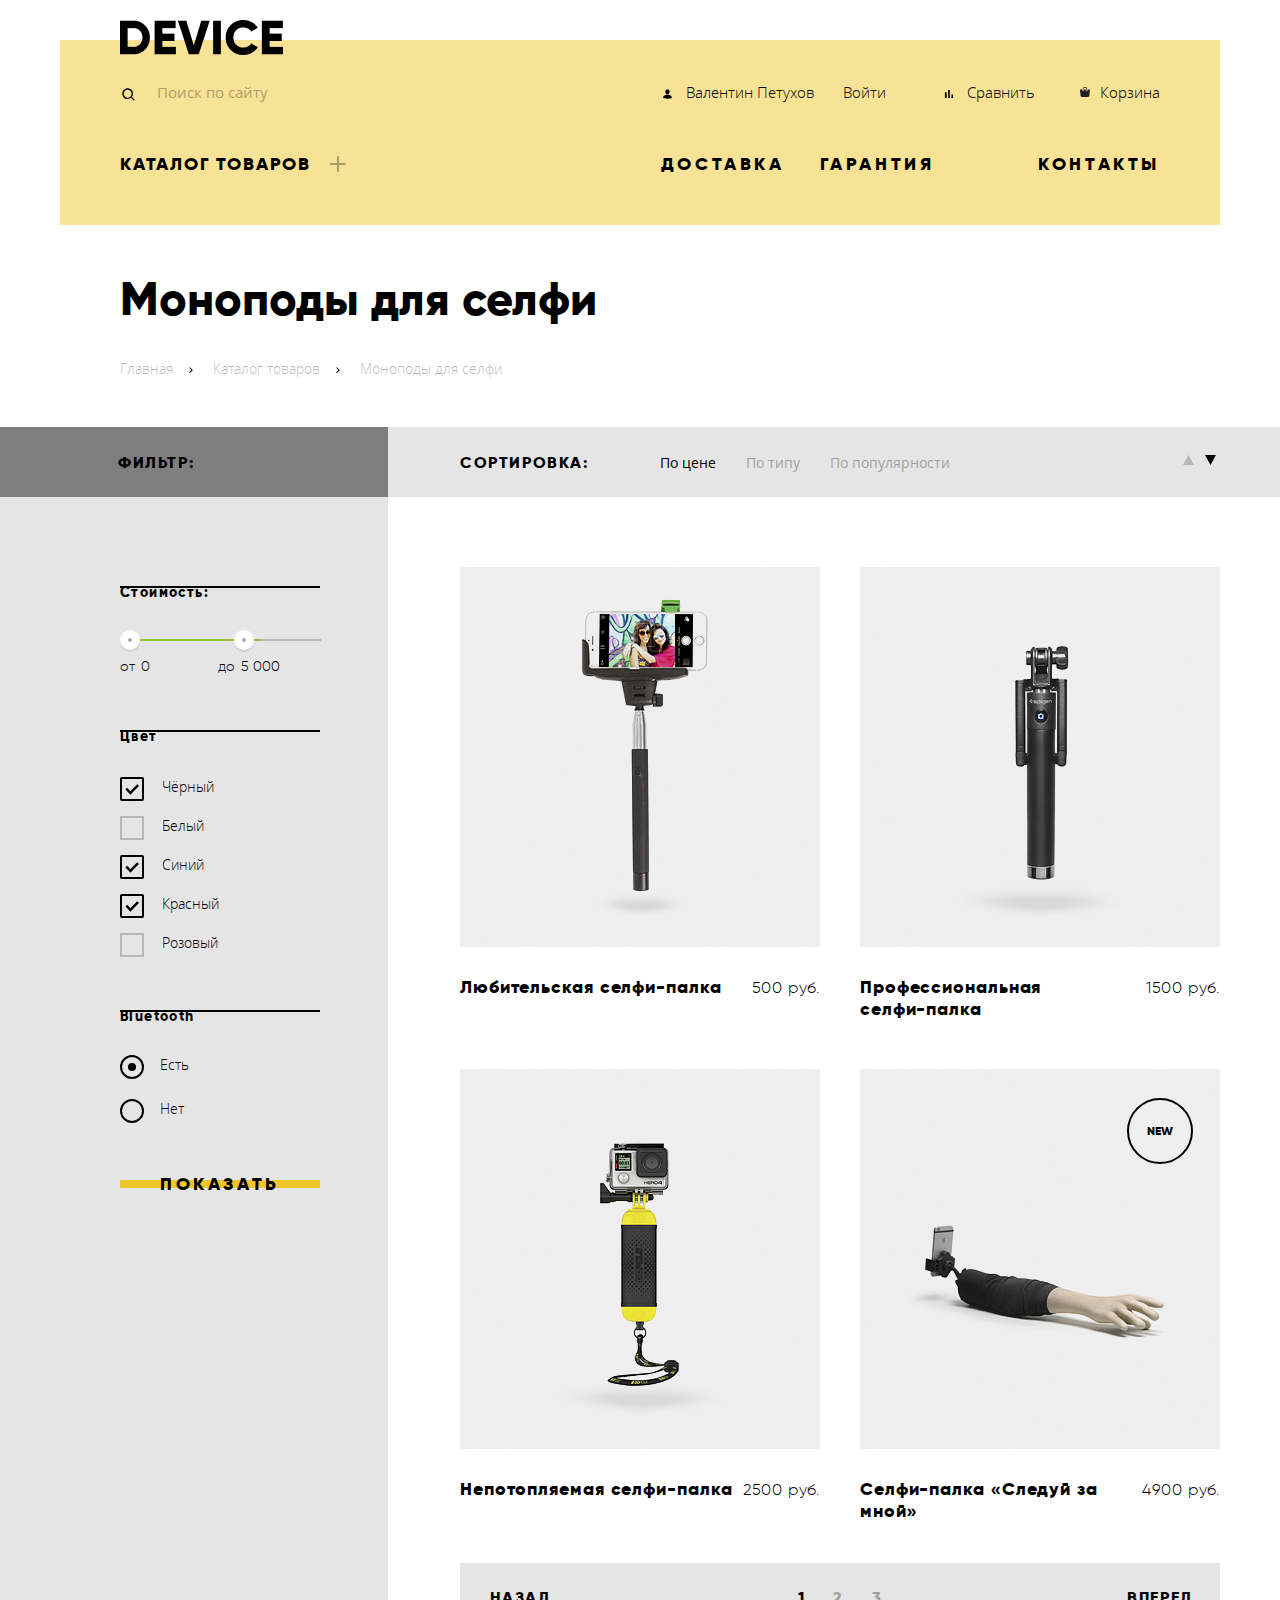
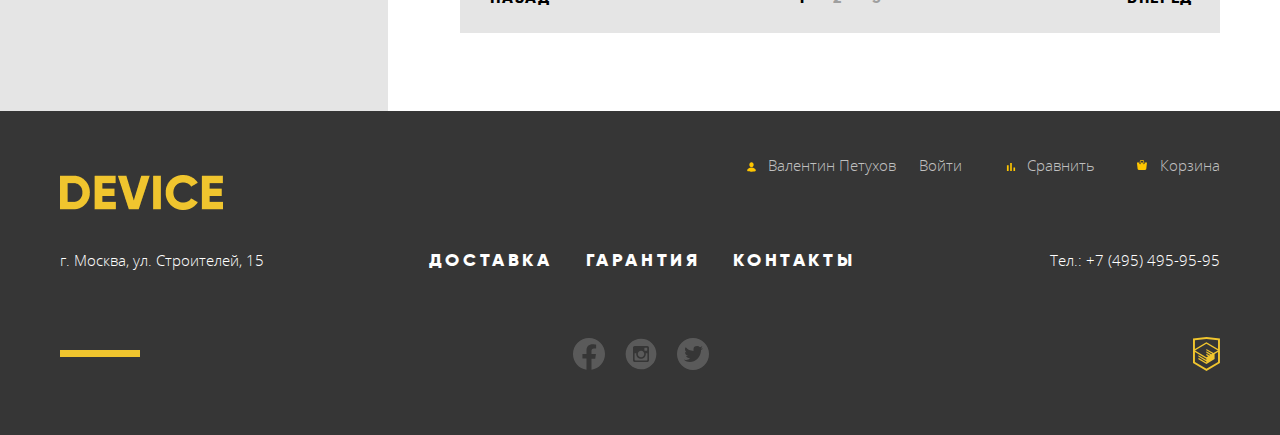
==== commit f5ff82e8: "Декоративные элементы на внутренней странице" ====
--- a/catalog.html
+++ b/catalog.html
@@ -68,7 +68,41 @@
           </div>
           <div class="nav-down">
             <div class="nav-down__catalog">
-              <a class="nav-down--text" href="#">каталог товаров</a>
+              <a class="nav-down--text nav-down--text-catalog" href="#">каталог товаров</a>
+            </div>
+            <div class="dropdown-catalog-menu dropdown-catalog-menu--catalog">
+              <ul class="main-catalog-menu-list">
+                <li class="main-catalog-item">
+                  <a class="main-catalog-item--link" href="#">
+                    Виртуальная реальность
+                  </a>
+                </li>
+                <li class="main-catalog-item">
+                  <a class="main-catalog-item--link" href="#">
+                    Моноподы для селфи
+                  </a>
+                </li>
+                <li class="main-catalog-item">
+                  <a class="main-catalog-item--link" href="#"> Экшн-камеры </a>
+                </li>
+              </ul>
+              <ul class="main-catalog-menu-list">
+                <li class="main-catalog-item">
+                  <a class="main-catalog-item--link" href="#">
+                    Фитнес‑браслеты
+                  </a>
+                </li>
+                <li class="main-catalog-item">
+                  <a class="main-catalog-item--link" href="#"> Умные часы </a>
+                </li>
+              </ul>
+              <ul class="main-catalog-menu-list">
+                <li class="main-catalog-item">
+                  <a class="main-catalog-item--link" href="#">
+                    Квадрокоптеры
+                  </a>
+                </li>
+              </ul>
             </div>
             <div class="nav-down__menu">
               <ul class="nav-down__menu-list">
@@ -156,6 +190,7 @@
                 </fieldset>
                 <fieldset class="filter-fieldset">
                   <legend class="sorting-header--legend">Цвет</legend>
+                  <div class="checkbox-color__box">
                   <input
                     class="checkbox-color"
                     type="checkbox"
@@ -207,9 +242,11 @@
                   <label class="sorting-checkbox--text" for="pink"
                     >Розовый</label
                   >
+                  </div>
                 </fieldset>
                 <fieldset class="filter-fieldset">
                   <legend class="sorting-header--legend">Bluetooth</legend>
+                  <div class="bluetooth-radio__box">
                   <input
                     class="bluetooth-radio-status"
                     type="radio"
@@ -227,6 +264,7 @@
                     name="product-groups"
                   />
                   <label class="sorting-radio--text" for="no">Нет</label>
+                  </div>
                   <button class="btn btn-filter" name="submit">показать</button>
                 </fieldset>
               </form>
@@ -276,15 +314,15 @@
                       <span class="catalog-group__new--text">new</span>
                     </div>
                     <div class="catalog-group__head--hover">
-                      <a class="btn" href="">в корзину</a>
+                      <a href="#" class="btn btn-buy">в корзину</a>
                       <button class="btn-add-comparison">
                         Добавить к сравнению
                       </button>
                     </div>
                   </div>
                   <div class="catalog-group__text">
-                    <span class="catalog-group__text--name"
-                      >Любительская селфи-палка</span
+                    <a href="#" class="catalog-group__text--name"
+                      >Любительская селфи-палка</a
                     >
                     <span class="catalog-group__text--price">500 руб.</span>
                   </div>
@@ -304,15 +342,15 @@
                       <span class="catalog-group__new--text">new</span>
                     </div>
                     <div class="catalog-group__head--hover">
-                      <a class="btn" href="">в корзину</a>
+                      <a class="btn btn-buy" href="">в корзину</a>
                       <button class="btn-add-comparison">
                         Добавить к сравнению
                       </button>
                     </div>
                   </div>
                   <div class="catalog-group__text">
-                    <span class="catalog-group__text--name"
-                      >Профессиональная селфи-палка</span
+                    <a href="#" class="catalog-group__text--name"
+                      >Профессиональная<br> селфи-палка</a
                     >
                     <span class="catalog-group__text--price">1500 руб.</span>
                   </div>
@@ -332,15 +370,15 @@
                       <span class="catalog-group__new--text">new</span>
                     </div>
                     <div class="catalog-group__head--hover">
-                      <a class="btn" href="">в корзину</a>
+                      <a class="btn btn-buy" href="">в корзину</a>
                       <button class="btn-add-comparison">
                         Добавить к сравнению
                       </button>
                     </div>
                   </div>
                   <div class="catalog-group__text">
-                    <span class="catalog-group__text--name"
-                      >Непотопляемая селфи-палка</span
+                    <a href="#" class="catalog-group__text--name"
+                      >Непотопляемая селфи-палка</a
                     >
                     <span class="catalog-group__text--price">2500 руб.</span>
                   </div>
@@ -360,15 +398,15 @@
                       <span class="catalog-group__new--text">new</span>
                     </div>
                     <div class="catalog-group__head--hover">
-                      <a class="btn" href="">в корзину</a>
+                      <a class="btn btn-buy" href="">в корзину</a>
                       <button class="btn-add-comparison">
                         Добавить к сравнению
                       </button>
                     </div>
                   </div>
                   <div class="catalog-group__text">
-                    <span class="catalog-group__text--name"
-                      >Селфи-палка «Следуй за мной»</span
+                    <a href="#" class="catalog-group__text--name"
+                      >Селфи-палка «Следуй за<br> мной»</a
                     >
                     <span class="catalog-group__text--price">4900 руб.</span>
                   </div>
@@ -402,7 +440,7 @@
         </section>
       </div>
     </main>
-    <footer class="footer-main">
+    <footer class="footer-main footer-main__catalog">
       <div class="container">
         <div class="footer-content">
           <section class="footer-content__header">
@@ -502,7 +540,7 @@
             <div class="html-logo">
               <a target="_blank" href="https://htmlacademy.ru/intensive/htmlcss"
                 ><img
-                  src="img/logo-html.png"
+                  src="img/logo-html.svg"
                   alt="html-academy"
                   title="html-academy"
                   width="27"
--- a/css/style.css
+++ b/css/style.css
@@ -55,6 +55,10 @@
   --popup-field-color: #f2f2f2;
 }
 
+a {
+  text-decoration: none;
+}
+
 .page {
   height: 100%;
 }
@@ -66,6 +70,11 @@
   grid-template-rows: min-content 1fr min-content;
   align-content: start;
   overflow-x: hidden;
+  color: var(--basic-black);
+  font-family: "Open Sans", Arial, sans-serif;
+  font-size: 15px;
+  font-weight: 300;
+  line-height: 20px;
 }
 
 .container {
@@ -93,7 +102,7 @@
 }
 
 .btn:active {
-  color: rgb(0, 0, 0, 0.3);
+  color: rgba(0, 0, 0, 0.3);
 }
 
 .btn-button {
@@ -136,7 +145,7 @@
 
 .main-header-search::before {
   content: " ";
-  background-image: url("../img/icon_search.png");
+  background-image: url("../img/icon_search.svg");
   background-repeat: no-repeat;
   background-size: contain;
   background-color: transparent;
@@ -209,11 +218,11 @@
 
 .search-button:hover {
   background-color: var(--basic-black);
-  color: rgba(255, 255, 255);
+  color: rgb(255, 255, 255);
   visibility: visible;
 }
 
-.search-button span:active {
+.search-button:active span {
   opacity: 0.3;
   visibility: visible;
 }
@@ -233,7 +242,7 @@
 
 .nav-top__logo {
   position: absolute;
-  bottom: 61px;
+  bottom: 60px;
 }
 
 .nav-top__logo:hover {
@@ -264,6 +273,7 @@
   font-size: 15px;
   line-height: 20px;
   font-family: "Open Sans", Arial, sans-serif;
+  font-weight: 300;
   color: var(--basic-black);
   text-decoration: none;
   padding-left: 25px;
@@ -289,7 +299,7 @@
 .text__basket_icon::before {
   content: "";
   position: absolute;
-  background-image: url(../img/icon_cart.png);
+  background-image: url(../img/icon_cart.svg);
   width: 10px;
   height: 10px;
   left: 5px;
@@ -299,7 +309,7 @@
 .text__compare_icon::before {
   content: "";
   position: absolute;
-  background-image: url(../img/icon_chart.png);
+  background-image: url(../img/icon_chart.svg);
   width: 14px;
   height: 14px;
   left: 0px;
@@ -309,7 +319,7 @@
 .text__user_icon::before {
   content: "";
   position: absolute;
-  background-image: url(../img/icon_user.png);
+  background-image: url(../img/icon_user.svg);
   width: 14px;
   height: 14px;
   left: 0px;
@@ -317,7 +327,7 @@
 }
 
 .nav-top__basket-list--item {
-  margin-right: 36px;
+  margin-right: 40px;
 }
 
 .nav-top__basket-list--item:last-child {
@@ -357,13 +367,17 @@
 .dropdown-catalog-menu {
   display: none;
   position: absolute;
-  padding-left: 20px;
+  padding-left: 60px;
   bottom: 0px;
-  left: 40px;
-  height: 56%;
-  width: 93%;
+  left: 0px;
+  min-height: 167px;
+  width: 1100px;
   z-index: 1;
   background-color: var(--special-yellow);
+}
+
+.dropdown-catalog-menu--catalog {
+  bottom: -115px;
 }
 
 .main-catalog-menu-list {
@@ -389,12 +403,12 @@
 
 .nav-down__catalog::before {
   content: " ";
-  background-image: url("../img/icon_plus.png");
+  background-image: url("../img/icon_plus.svg");
   width: 22px;
   height: 22px;
   position: absolute;
   top: 0;
-  left: 232px;
+  left: 207px;
 }
 
 .nav-down__catalog:hover + .dropdown-catalog-menu {
@@ -432,6 +446,10 @@
   text-transform: uppercase;
 }
 
+.nav-down--text-catalog {
+  letter-spacing: 0.1em;
+}
+
 .nav-down--text:hover {
   opacity: 0.6;
 }
@@ -451,18 +469,22 @@
 .slider {
   position: relative;
   top: -130px;
-  margin-bottom: -21px;
+  margin-bottom: -19px;
 }
 
 .slider__item {
   display: grid;
-  grid-template-columns: 531px 1fr;
+  grid-template-columns: 512px 1fr;
+}
+
+.slider__hidden {
+  display: none;
 }
 
 .slider__controls {
   position: absolute;
-  right: 0px;
-  top: 339px;
+  right: -18px;
+  top: 340px;
   z-index: 1;
 }
 
@@ -502,10 +524,6 @@
   border: 1px solid var(--basic-black);
 }
 
-.slider__img {
-  padding-left: 20px;
-}
-
 .slider__content {
   position: relative;
   padding-top: 54px;
@@ -523,8 +541,8 @@
 
 .slider__content_number {
   position: absolute;
-  right: -22px;
-  top: -18px;
+  right: -41px;
+  top: -17px;
 }
 
 .slider__content_number--text {
@@ -634,7 +652,7 @@
 }
 /*advantage*/
 .main__advantage {
-  padding-bottom: 115px;
+  padding-bottom: 121px;
   margin-bottom: 90px;
   background: rgb(229, 229, 229);
   background: linear-gradient(
@@ -677,7 +695,7 @@
   padding-left: 19px;
   width: 104%;
   color: var(--special-yellow);
-  justify-content: end;
+  justify-content: start;
 }
 
 .advantage__sort-radio:checked + .btn::before {
@@ -716,7 +734,7 @@
 
 .advantage__content_item--text {
   font-size: 15px;
-  line-height: 30px;
+  line-height: 28px;
   font-family: "Open Sans", Arial, sans-serif;
   color: var(--basic-black);
   letter-spacing: 0.1em;
@@ -731,6 +749,10 @@
   background-image: url(../img/delivery.png);
   background-repeat: no-repeat;
   background-position: 100% 71px;
+}
+
+.advantage__hidden {
+  display: none;
 }
 
 /*main-brands*/
@@ -855,6 +877,7 @@
 }
 
 .info__contacts_map {
+  display: block;
   margin-bottom: 72px;
 }
 
@@ -863,6 +886,10 @@
 .footer-main {
   background-color: var(--basic-dark);
   margin-top: 77px;
+}
+
+.footer-main__catalog {
+  margin-top: 0px;
 }
 
 .footer-content {
@@ -898,7 +925,7 @@
   list-style: none;
 }
 
-.footer-user-block__item:not(:last-child) {
+.footer-user-block__item:not(:last-child):not(:first-child) {
   margin-right: 42px;
 }
 
@@ -922,7 +949,7 @@
 .text__basket_icon-footer::before {
   content: "";
   position: absolute;
-  background-image: url(../img/icon_cart-footer.png);
+  background-image: url(../img/icon_cart-footer.svg);
   width: 10px;
   height: 10px;
   left: 0px;
@@ -933,7 +960,7 @@
 .text__compare_icon-footer::before {
   content: "";
   position: absolute;
-  background-image: url(../img/icon_chart-footer.png);
+  background-image: url(../img/icon_chart-footer.svg);
   width: 14px;
   height: 14px;
   left: 0px;
@@ -944,7 +971,7 @@
 .text__user_icon-footer::before {
   content: "";
   position: absolute;
-  background-image: url(../img/icon_user-footer.png);
+  background-image: url(../img/icon_user-footer.svg);
   width: 14px;
   height: 14px;
   left: 0px;
@@ -991,7 +1018,7 @@
 .footer-content__footer {
   display: flex;
   justify-content: space-between;
-  align-items: end;
+  align-items: start;
   min-height: 108px;
 }
 
@@ -1096,6 +1123,11 @@
   margin: 0 auto;
 }
 
+.main-head {
+  margin-top: 45px;
+  margin-bottom: 49px;
+}
+
 .main-head--headline {
   font-size: 47px;
   line-height: 58px;
@@ -1180,8 +1212,9 @@
   font-size: 16px;
   line-height: 19px;
   font-family: "Gilroy", Arial, sans-serif;
-  font-weight: 900;
-  color: var(--basic-black);
+  font-weight: 800;
+  color: var(--basic-black);
+  letter-spacing: 0.1em;
   text-transform: uppercase;
   margin: 0;
 }
@@ -1190,8 +1223,9 @@
   font-size: 14px;
   line-height: 17px;
   font-family: "Gilroy", Arial, sans-serif;
-  font-weight: 900;
-  color: var(--basic-black);
+  font-weight: 800;
+  color: var(--basic-black);
+  letter-spacing: 0.1em;
 }
 
 .sorting {
@@ -1199,11 +1233,12 @@
 }
 
 .sorting-wr {
-  width: 272px;
+  width: 270px;
   margin-left: auto;
 }
 
 .sorting-main {
+  padding-top: 87px;
   background-color: var(--basic-grey-light);
 }
 
@@ -1220,22 +1255,45 @@
 /*filter*/
 
 .filter-fieldset {
+  position: relative;
   border: none;
+  padding-left: 0;
+}
+
+.filter-fieldset:nth-child(1) {
+  margin-bottom: 44px;
+}
+
+.filter-fieldset:nth-child(2) {
+  margin-bottom: 46px;
+}
+
+.filter-fieldset:nth-child(3) {
+  margin-bottom: 46px;
+}
+
+.filter-fieldset::before {
+  position: absolute;
+  content: " ";
+  width: 200px;
+  height: 2px;
+  background-color: var(--basic-black);
+  top: -15px;
 }
 
 .range-filter__controls {
   position: relative;
-  height: 80px;
-  margin-bottom: 15px;
-  padding: 0 25px;
+  height: 48px;
+  padding-left: 0;
+  padding-right: 54px;
   border-radius: 5px;
   overflow: hidden;
 }
 
 .range-filter__scale {
-  margin-top: 39px;
+  margin-top: 32px;
   height: 2px;
-  background-color: var(--basic-black);
+  background-color: rgba(0, 0, 0, 0.2);
 }
 
 .range-filter__bar {
@@ -1246,7 +1304,7 @@
 
 .range-filter__controls .toggle {
   position: absolute;
-  top: 30px;
+  top: 23px;
   left: 30px;
   width: 4px;
   height: 4px;
@@ -1258,29 +1316,28 @@
 }
 
 .range-filter__controls .toggle_min {
-  left: 15px;
+  left: 0;
 }
 
 .range-filter__controls .toggle_max {
-  left: 160px;
+  left: 114px;
 }
 
 .range-filter__price input {
-  width: 60px;
-  padding: 8px 10px;
+  width: 50px;
   border: none;
   background: transparent;
-  font-size: 16px;
-  font-family: "Gilroy", Arial, sans-serif;
+  font-family: "Gilroy", Arial, sans-serif;
+  font-size: 14px;
+  line-height: 16px;
   font-weight: 300;
   font-style: normal;
   text-align: left;
-  color: #283136;
-  border-radius: 5px;
+  color: var(--basic-black);
 }
 
 .range-filter__price .min-price {
-  margin-right: 25px;
+  margin-right: 21px;
 }
 
 .range-filter__price {
@@ -1291,10 +1348,15 @@
   display: none;
 }
 
+.bluetooth-radio__box {
+  margin-top: 25px;
+  margin-bottom: 46px;
+}
+
 .bluetooth-radio-status + label {
   display: block;
-  margin: 15px 0px 0px 0px;
-  padding-left: 36px;
+  margin: 25px 0px 0px 0px;
+  padding-left: 40px;
   position: relative;
   color: var(--basic-black);
   cursor: pointer;
@@ -1344,14 +1406,18 @@
   background: #ededed;
 }
 
+.checkbox-color__box {
+  padding-top: 7px;
+}
+
 .checkbox-color {
   display: none;
 }
 
 .checkbox-color + label {
   display: block;
-  margin-top: 15px;
-  padding-left: 36px;
+  margin-top: 20px;
+  padding-left: 42px;
   position: relative;
   cursor: pointer;
 }
@@ -1410,7 +1476,7 @@
   font-size: 14px;
   line-height: 16px;
   font-family: "Gilroy", Arial, sans-serif;
-  font-weight: 100;
+  font-weight: 300;
   color: var(--basic-black);
 }
 
@@ -1418,7 +1484,7 @@
   font-size: 14px;
   line-height: 19px;
   font-family: "Open Sans", Arial, sans-serif;
-  font-weight: 100;
+  font-weight: 300;
   color: var(--basic-black);
 }
 
@@ -1426,7 +1492,7 @@
   font-size: 14px;
   line-height: 19px;
   font-family: "Open Sans", Arial, sans-serif;
-  font-weight: 100;
+  font-weight: 300;
   color: var(--basic-black);
 }
 
@@ -1438,6 +1504,7 @@
   align-items: center;
   padding-left: 72px;
   min-height: 70px;
+  margin-bottom: 70px;
 }
 
 .catalog-sort::before {
@@ -1462,9 +1529,15 @@
   font-size: 16px;
   line-height: 19px;
   font-family: "Gilroy", Arial, sans-serif;
-  font-weight: 900;
+  font-weight: 800;
+  letter-spacing: 0.1em;
   color: var(--basic-black);
   text-transform: uppercase;
+}
+
+.catalog-sort__type {
+  position: relative;
+  left: -79px;
 }
 
 .catalog-sort__type--item {
@@ -1490,7 +1563,7 @@
 }
 
 .catalog-sort__type--item:not(:last-child) {
-  margin-right: 30px;
+  margin-right: 26px;
 }
 
 .catalog__sort-up {
@@ -1507,19 +1580,32 @@
 
 .catalog-group {
   padding-left: 72px;
+  margin-bottom: 78px;
 }
 
 .catalog-group_products {
   display: grid;
   grid-template-columns: repeat(2, 360px);
   column-gap: 40px;
+  margin-bottom: -8px;
+}
+
+.catalog-group__item {
+  margin-bottom: 49px;
+}
+
+.catalog-group__text {
+  display: flex;
+  justify-content: space-between;
+  align-items: baseline;
 }
 
 .catalog-group__text--name {
   font-size: 18px;
   line-height: 22px;
   font-family: "Gilroy", Arial, sans-serif;
-  font-weight: 900;
+  font-weight: 800;
+  letter-spacing: 0.05em;
   color: var(--basic-black);
 }
 
@@ -1527,7 +1613,8 @@
   font-size: 16px;
   line-height: 18px;
   font-family: "Gilroy", Arial, sans-serif;
-  font-weight: 100;
+  font-weight: 300;
+  letter-spacing: 0.05em;
   color: var(--basic-black);
 }
 
@@ -1574,8 +1661,13 @@
   justify-content: center;
 }
 
+.catalog-group__new--hidden {
+  display: none;
+}
+
 .catalog-group__head {
   position: relative;
+  margin-bottom: 25px;
 }
 
 .catalog-group__head:hover > .catalog-group__img {
@@ -1612,13 +1704,14 @@
   font-family: "Gilroy", Arial, sans-serif;
   font-weight: 800;
   color: var(--basic-black);
+  letter-spacing: 0.1em;
   text-transform: uppercase;
   margin: 0;
   padding: 0;
   background: none;
   border: none;
   display: flex;
-  width: 170px;
+  width: 120px;
   height: 70px;
   align-items: center;
   justify-content: center;
@@ -1659,6 +1752,10 @@
 
 .catalog-sort__pagination-activ {
   opacity: 1;
+}
+
+.btn-buy {
+  width: 200px;
 }
 
 /*popup*/
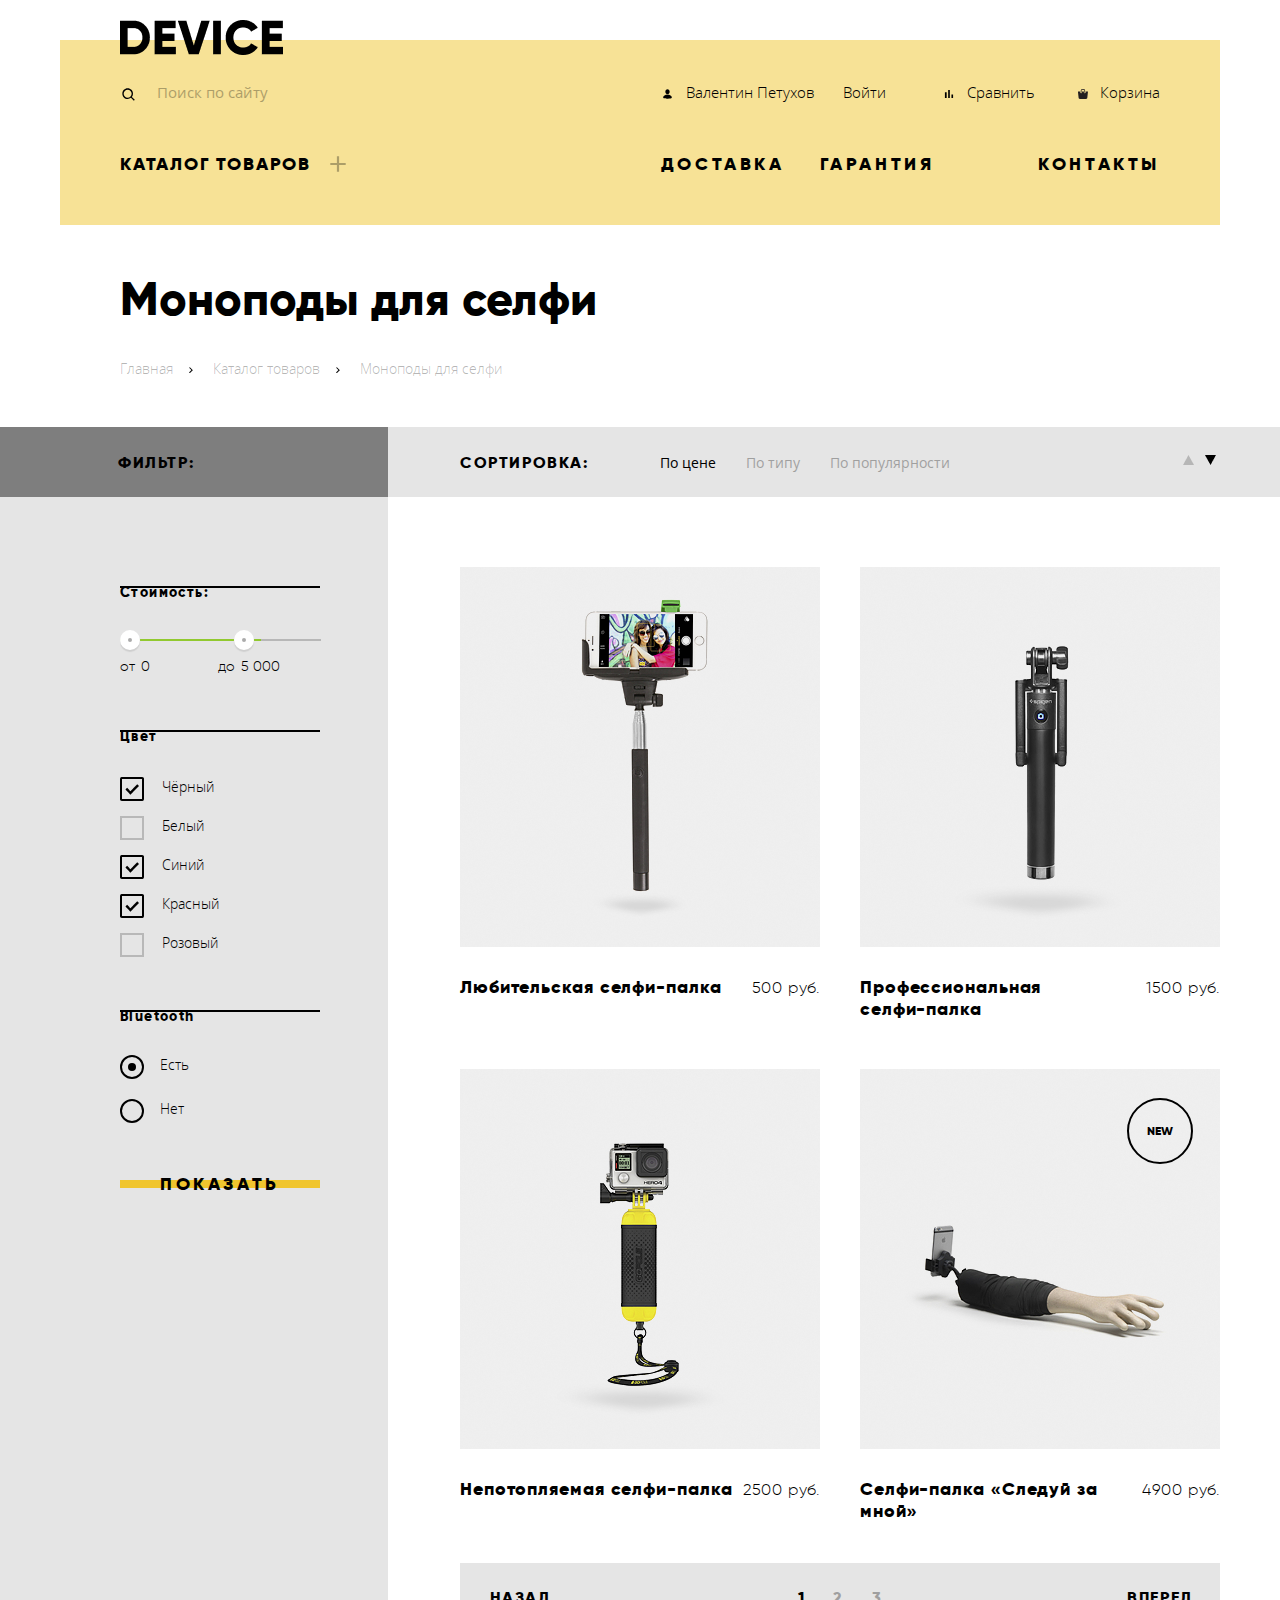
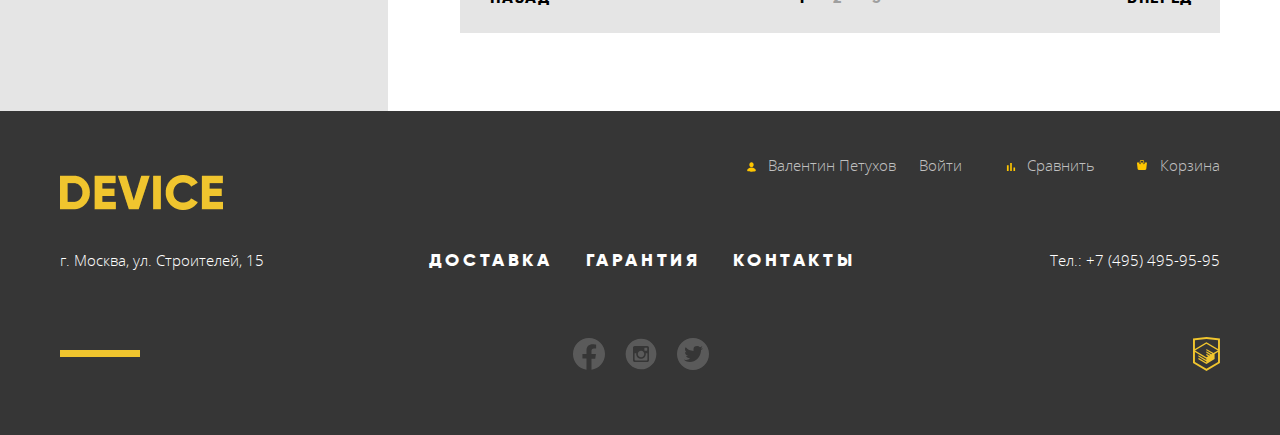
==== commit a3003d27: "Завершаем вёрстку главной страницы" ====
--- a/catalog.html
+++ b/catalog.html
@@ -68,7 +68,7 @@
           </div>
           <div class="nav-down">
             <div class="nav-down__catalog">
-              <a class="nav-down--text nav-down--text-catalog" href="#">каталог товаров</a>
+              <a class="nav-down--text-catalog" href="#">каталог товаров</a>
             </div>
             <div class="dropdown-catalog-menu dropdown-catalog-menu--catalog">
               <ul class="main-catalog-menu-list">
@@ -99,7 +99,7 @@
               <ul class="main-catalog-menu-list">
                 <li class="main-catalog-item">
                   <a class="main-catalog-item--link" href="#">
-                    Квадрокоптеры
+                    Квадрокоптер
                   </a>
                 </li>
               </ul>
@@ -455,7 +455,7 @@
             </div>
             <div class="footer-user-block__box">
               <ul class="footer-user-block__list">
-                <li class="footer-user-block__item">
+                <li class="footer-user-block__item footer-user-block__item-catalog">
                   <a class="text__user_icon-footer footer-user--nav" href="#"
                     >Валентин Петухов</a
                   >
--- a/css/style.css
+++ b/css/style.css
@@ -12,7 +12,7 @@
 @font-face {
   font-family: "Open Sans";
   font-style: normal;
-  font-weight: 100;
+  font-weight: 300;
   src: local("Open Sans Light"), local("OpenSans-Light"),
     url("../fonts/opensanslight.woff2") format("woff2"),
     /* Super Modern Browsers */ url("../fonts/opensanslight.woff")
@@ -23,7 +23,7 @@
 @font-face {
   font-family: "Gilroy";
   font-style: normal;
-  font-weight: 100;
+  font-weight: 300;
   src: local("Gilroy"), url("../fonts/gilroylight.woff2") format("woff2"),
     /* Super Modern Browsers */ url("../fonts/gilroylight.woff") format("woff"); /* Modern Browsers */
   font-display: swap;
@@ -32,7 +32,7 @@
 @font-face {
   font-family: "Gilroy";
   font-style: normal;
-  font-weight: 900;
+  font-weight: 800;
   src: local("Gilroy"), url("../fonts/gilroyextrabold.woff2") format("woff2"),
     /* Super Modern Browsers */ url("../fonts/gilroyextrabold.woff")
       format("woff"); /* Modern Browsers */
@@ -90,7 +90,7 @@
   font-size: 18px;
   line-height: 22px;
   font-family: "Gilroy", Arial, sans-serif;
-  font-weight: 900;
+  font-weight: 800;
   color: var(--basic-black);
   letter-spacing: 0.2em;
   text-transform: uppercase;
@@ -302,8 +302,8 @@
   background-image: url(../img/icon_cart.svg);
   width: 10px;
   height: 10px;
-  left: 5px;
-  top: 5px;
+  left: 3px;
+  top: 7px;
 }
 
 .text__compare_icon::before {
@@ -384,8 +384,8 @@
   list-style: none;
   margin: 0;
   padding: 0;
-  margin-right: 61px;
-  padding-top: 30px;
+  margin-right: 64px;
+  padding-top: 34px;
 }
 
 .main-catalog-menu-list:last-child {
@@ -393,7 +393,7 @@
 }
 
 .main-catalog-item:not(:last-child) {
-  margin-bottom: 20px;
+  margin-bottom: 16px;
 }
 
 .nav-down__catalog {
@@ -401,53 +401,84 @@
   padding-right: 35px;
 }
 
-.nav-down__catalog::before {
+.nav-down__catalog:hover + .dropdown-catalog-menu {
+  display: flex;
+}
+
+.dropdown-catalog-menu:hover {
+  display: flex;
+}
+
+.main-catalog-item--link {
+  font-size: 15px;
+  line-height: 20px;
+  font-family: "Open Sans", Arial, sans-serif;
+  color: var(--basic-black);
+  text-decoration: none;
+}
+
+.main-catalog-item--link:hover {
+  opacity: 0.6;
+}
+
+.main-catalog-item--link:active {
+  opacity: 0.3;
+}
+
+.nav-down--text {
+  position: relative;
+  font-size: 18px;
+  line-height: 22px;
+  font-family: "Gilroy", Arial, sans-serif;
+  font-weight: 800;
+  color: var(--basic-black);
+  letter-spacing: 0.2em;
+  text-decoration: none;
+  text-transform: uppercase;
+}
+
+.nav-down--text__dropdown {
+  position: relative;
+  font-size: 18px;
+  line-height: 22px;
+  font-family: "Gilroy", Arial, sans-serif;
+  font-weight: 800;
+  color: var(--basic-black);
+  letter-spacing: 0.2em;
+  text-decoration: none;
+  text-transform: uppercase;
+}
+
+.nav-down--text__dropdown::before {
   content: " ";
   background-image: url("../img/icon_plus.svg");
   width: 22px;
   height: 22px;
   position: absolute;
+  top: 1px;
+  left: 232px;
+}
+
+.nav-down--text-catalog {
+  position: relative;
+  font-size: 18px;
+  line-height: 22px;
+  font-family: "Gilroy", Arial, sans-serif;
+  font-weight: 800;
+  color: var(--basic-black);
+  letter-spacing: 0.1em;
+  text-decoration: none;
+  text-transform: uppercase;
+}
+
+.nav-down--text-catalog::before {
+  content: " ";
+  background-image: url("../img/icon_plus.svg");
+  width: 22px;
+  height: 22px;
+  position: absolute;
   top: 0;
   left: 207px;
-}
-
-.nav-down__catalog:hover + .dropdown-catalog-menu {
-  display: flex;
-}
-
-.dropdown-catalog-menu:hover {
-  display: flex;
-}
-
-.main-catalog-item--link {
-  font-size: 15px;
-  line-height: 20px;
-  font-family: "Open Sans", Arial, sans-serif;
-  color: var(--basic-black);
-  text-decoration: none;
-}
-
-.main-catalog-item--link:hover {
-  opacity: 0.6;
-}
-
-.main-catalog-item--link:active {
-  opacity: 0.3;
-}
-
-.nav-down--text {
-  font-size: 18px;
-  line-height: 22px;
-  font-family: "Gilroy", Arial, sans-serif;
-  font-weight: 900;
-  color: var(--basic-black);
-  letter-spacing: 0.2em;
-  text-decoration: none;
-  text-transform: uppercase;
-}
-
-.nav-down--text-catalog {
-  letter-spacing: 0.1em;
 }
 
 .nav-down--text:hover {
@@ -550,7 +581,7 @@
   font-size: 179px;
   line-height: 219px;
   font-family: "Gilroy", Arial, sans-serif;
-  font-weight: 900;
+  font-weight: 800;
   margin: 0;
 }
 
@@ -558,7 +589,7 @@
   font-size: 47px;
   line-height: 58px;
   font-family: "Gilroy", Arial, sans-serif;
-  font-weight: 900;
+  font-weight: 800;
   color: var(--basic-black);
   margin-bottom: 25px;
 }
@@ -583,7 +614,7 @@
   font-size: 36px;
   line-height: 42px;
   font-family: "Gilroy", Arial, sans-serif;
-  font-weight: 100;
+  font-weight: 300;
   color: var(--basic-black);
   padding-right: 14px;
   text-align: left;
@@ -594,7 +625,7 @@
   font-size: 13px;
   line-height: 15px;
   font-family: "Gilroy", Arial, sans-serif;
-  font-weight: 100;
+  font-weight: 300;
   color: var(--basic-black);
   min-width: 139px;
   padding-right: 14px;
@@ -641,7 +672,7 @@
   font-size: 18px;
   line-height: 22px;
   font-family: "Gilroy", Arial, sans-serif;
-  font-weight: 900;
+  font-weight: 800;
   color: var(--basic-black);
   text-decoration: none;
   letter-spacing: 0.05em;
@@ -652,7 +683,7 @@
 }
 /*advantage*/
 .main__advantage {
-  padding-bottom: 121px;
+  padding-bottom: 115px;
   margin-bottom: 90px;
   background: rgb(229, 229, 229);
   background: linear-gradient(
@@ -719,7 +750,7 @@
   font-size: 18px;
   line-height: 22px;
   font-family: "Gilroy", Arial, sans-serif;
-  font-weight: 900;
+  font-weight: 800;
   color: var(--basic-black);
 }
 
@@ -727,14 +758,14 @@
   font-size: 47px;
   line-height: 58px;
   font-family: "Gilroy", Arial, sans-serif;
-  font-weight: 900;
+  font-weight: 800;
   color: var(--basic-black);
   letter-spacing: 0.2em;
 }
 
 .advantage__content_item--text {
   font-size: 15px;
-  line-height: 28px;
+  line-height: 30px;
   font-family: "Open Sans", Arial, sans-serif;
   color: var(--basic-black);
   letter-spacing: 0.1em;
@@ -799,7 +830,7 @@
   font-size: 47px;
   line-height: 58px;
   font-family: "Gilroy", Arial, sans-serif;
-  font-weight: 900;
+  font-weight: 800;
   color: var(--basic-black);
   margin-top: 57px;
   letter-spacing: 0.2em;
@@ -809,7 +840,7 @@
   font-size: 15px;
   line-height: 28px;
   font-family: "Open Sans", Arial, sans-serif;
-  font-weight: 100;
+  font-weight: 300;
   color: var(--basic-black);
   margin-bottom: 41px;
 }
@@ -826,7 +857,7 @@
   font-size: 16px;
   line-height: 28px;
   font-family: "Gilroy", Arial, sans-serif;
-  font-weight: 900;
+  font-weight: 800;
   color: var(--basic-black);
   margin-bottom: 15px;
 }
@@ -861,7 +892,7 @@
   font-size: 47px;
   line-height: 58px;
   font-family: "Gilroy", Arial, sans-serif;
-  font-weight: 900;
+  font-weight: 800;
   color: var(--basic-black);
   margin-top: 57px;
   letter-spacing: 0.2em;
@@ -871,7 +902,7 @@
   font-size: 15px;
   line-height: 28px;
   font-family: "Open Sans", Arial, sans-serif;
-  font-weight: 100;
+  font-weight: 300;
   color: var(--basic-black);
   margin-bottom: 41px;
 }
@@ -925,15 +956,19 @@
   list-style: none;
 }
 
-.footer-user-block__item:not(:last-child):not(:first-child) {
+.footer-user-block__item:not(:last-child) {
   margin-right: 42px;
+}
+
+.footer-user-block__item-catalog:first-child {
+  margin-right: 0;
 }
 
 .footer-user--nav {
   font-size: 15px;
   line-height: 20px;
   font-family: "Open Sans", Arial, sans-serif;
-  font-weight: 100;
+  font-weight: 300;
   color: rgba(255, 255, 255, 0.7);
   padding-left: 23px;
   text-decoration: none;
@@ -1035,7 +1070,7 @@
   font-size: 15px;
   line-height: 20px;
   font-family: "Open Sans", Arial, sans-serif;
-  font-weight: 100;
+  font-weight: 300;
   color: var(--basic-white);
   font-style: normal;
   position: relative;
@@ -1079,7 +1114,7 @@
   font-size: 18px;
   line-height: 22px;
   font-family: "Gilroy", Arial, sans-serif;
-  font-weight: 900;
+  font-weight: 800;
   color: var(--basic-white);
   text-decoration: none;
   letter-spacing: 0.2em;
@@ -1097,7 +1132,7 @@
   font-size: 15px;
   line-height: 20px;
   font-family: "Open Sans", Arial, sans-serif;
-  font-weight: 100;
+  font-weight: 300;
   color: var(--basic-white);
   text-decoration: none;
 }
@@ -1132,7 +1167,7 @@
   font-size: 47px;
   line-height: 58px;
   font-family: "Gilroy", Arial, sans-serif;
-  font-weight: 900;
+  font-weight: 800;
   color: var(--basic-black);
 }
 
@@ -1148,7 +1183,7 @@
   font-size: 14px;
   line-height: 19px;
   font-family: "Open Sans", Arial, sans-serif;
-  font-weight: 100;
+  font-weight: 300;
   color: rgba(0, 0, 0, 0.3);
   margin-right: 16px;
 }
@@ -1158,7 +1193,7 @@
   font-size: 14px;
   line-height: 19px;
   font-family: "Open Sans", Arial, sans-serif;
-  font-weight: 100;
+  font-weight: 300;
   color: rgba(0, 0, 0, 0.3);
   text-decoration: none;
   padding-right: 24px;
@@ -1622,7 +1657,7 @@
   font-size: 13px;
   line-height: 18px;
   font-family: "Open Sans", Arial, sans-serif;
-  font-weight: 100;
+  font-weight: 300;
   color: var(--basic-black);
   margin: 0;
   padding: 0;
@@ -1649,7 +1684,7 @@
   font-size: 12px;
   line-height: 15px;
   font-family: "Gilroy", Arial, sans-serif;
-  font-weight: 900;
+  font-weight: 800;
   color: var(--basic-black);
   text-transform: uppercase;
   height: 62px;
@@ -1729,7 +1764,7 @@
   font-size: 16px;
   line-height: 20px;
   font-family: "Gilroy", Arial, sans-serif;
-  font-weight: 100;
+  font-weight: 300;
   color: var(--basic-black);
 }
 
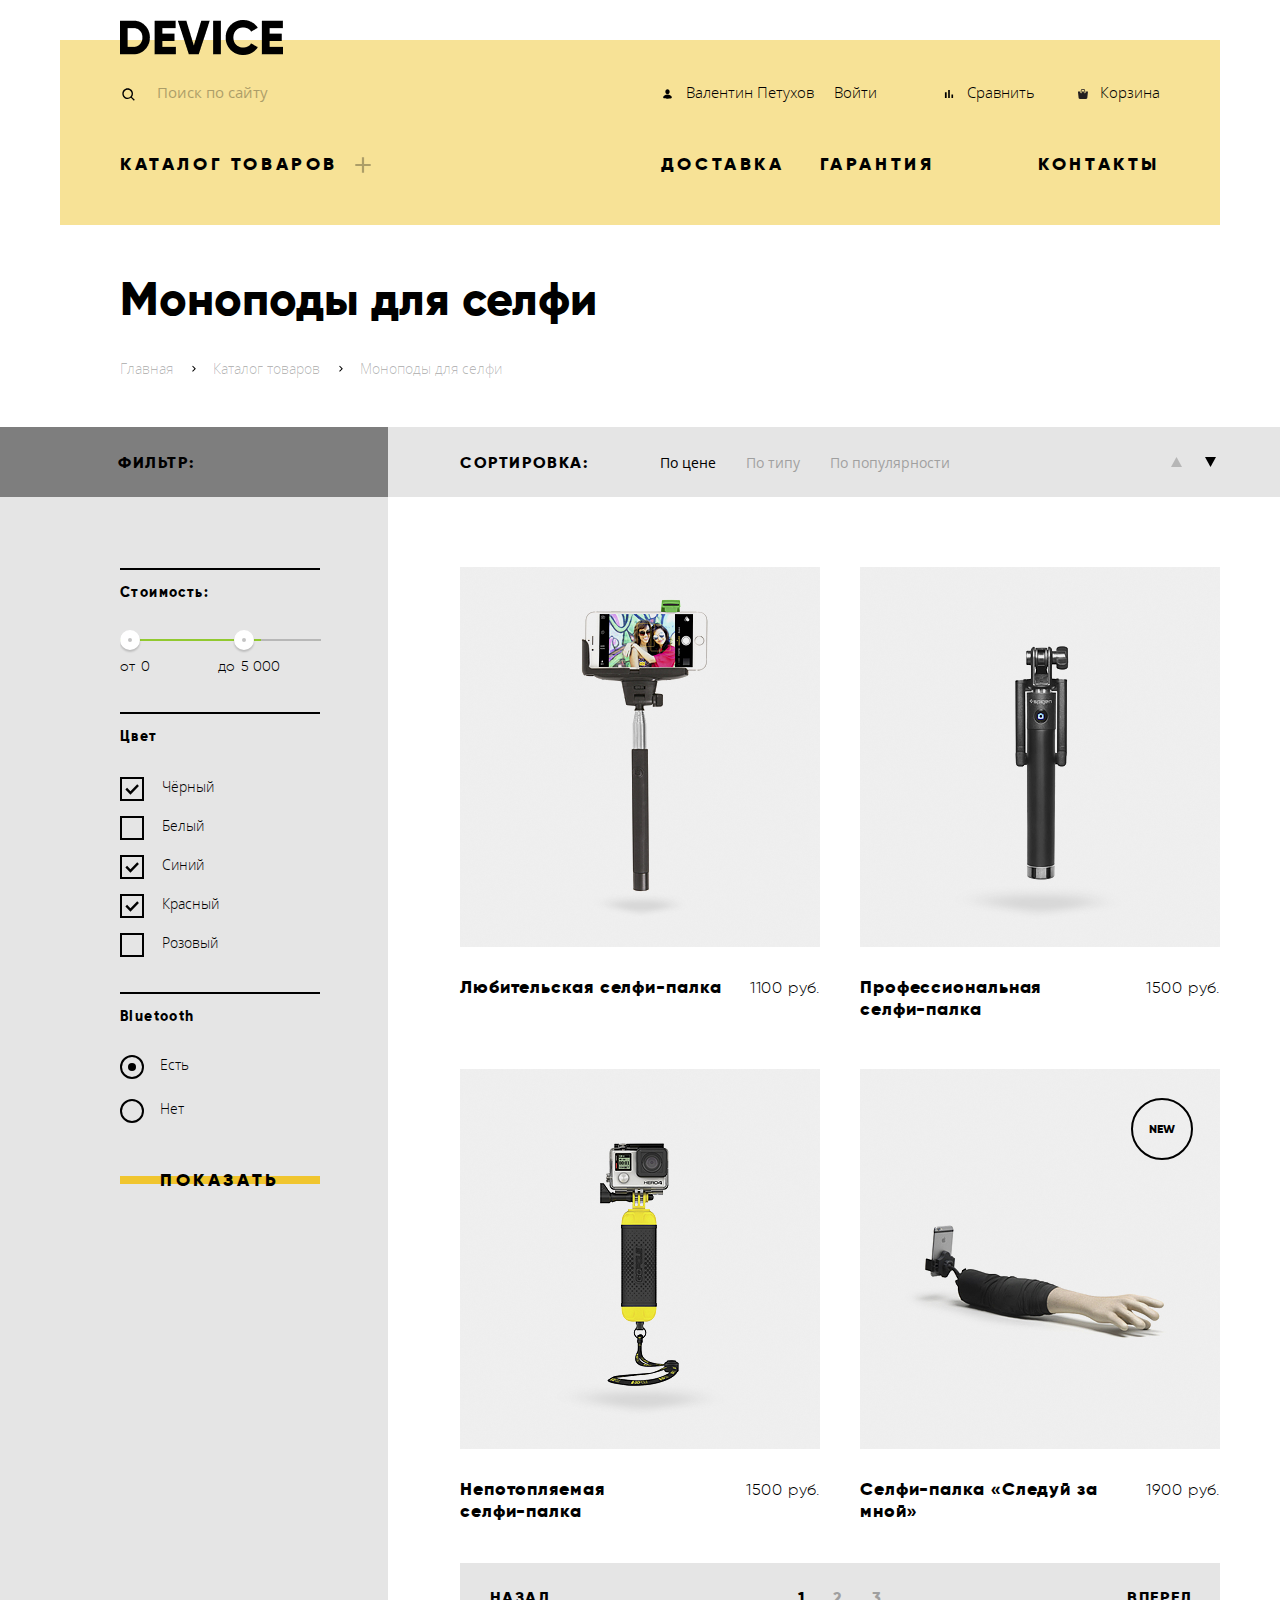
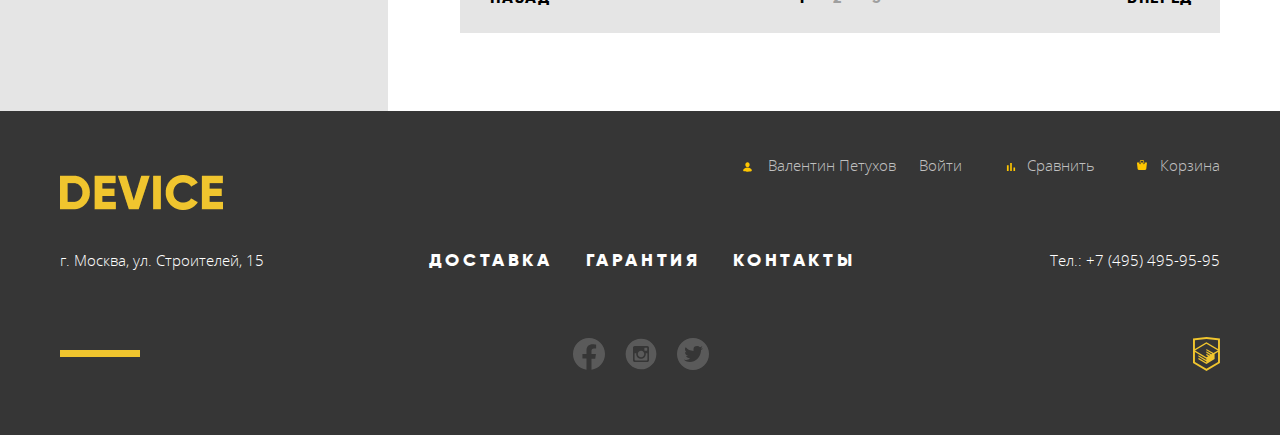
==== commit 58c58c29: "Завершаем вёрстку внутренней страницы" ====
--- a/catalog.html
+++ b/catalog.html
@@ -283,13 +283,13 @@
             </div>
             <div class="catalog-sort__position">
               <img
-                src="img/icon-up-dir.png"
+                src="img/icon-up-dir.svg"
                 alt="Вверх"
                 title="Вверх"
                 class="catalog__sort-up"
               />
               <img
-                src="img/icon-down-dir.png"
+                src="img/icon-down-dir.svg"
                 alt="Вниз"
                 title="Вниз"
                 class="catalog__sort-down"
@@ -324,7 +324,7 @@
                     <a href="#" class="catalog-group__text--name"
                       >Любительская селфи-палка</a
                     >
-                    <span class="catalog-group__text--price">500 руб.</span>
+                    <span class="catalog-group__text--price">1100 руб.</span>
                   </div>
                 </article>
                 <article class="catalog-group__item">
@@ -378,9 +378,9 @@
                   </div>
                   <div class="catalog-group__text">
                     <a href="#" class="catalog-group__text--name"
-                      >Непотопляемая селфи-палка</a
-                    >
-                    <span class="catalog-group__text--price">2500 руб.</span>
+                      >Непотопляемая<br> селфи-палка</a
+                    >
+                    <span class="catalog-group__text--price">1500 руб.</span>
                   </div>
                 </article>
                 <article class="catalog-group__item">
@@ -408,7 +408,7 @@
                     <a href="#" class="catalog-group__text--name"
                       >Селфи-палка «Следуй за<br> мной»</a
                     >
-                    <span class="catalog-group__text--price">4900 руб.</span>
+                    <span class="catalog-group__text--price">1900 руб.</span>
                   </div>
                 </article>
               </div>
--- a/css/style.css
+++ b/css/style.css
@@ -279,6 +279,10 @@
   padding-left: 25px;
 }
 
+.nav-top__user-block_checkIn-link {
+  padding-left: 16px;
+}
+
 .nav-top--text:hover {
   opacity: 0.6;
 }
@@ -466,7 +470,7 @@
   font-family: "Gilroy", Arial, sans-serif;
   font-weight: 800;
   color: var(--basic-black);
-  letter-spacing: 0.1em;
+  letter-spacing: 0.2em;
   text-decoration: none;
   text-transform: uppercase;
 }
@@ -477,8 +481,8 @@
   width: 22px;
   height: 22px;
   position: absolute;
-  top: 0;
-  left: 207px;
+  top: 1px;
+  left: 232px;
 }
 
 .nav-down--text:hover {
@@ -869,7 +873,7 @@
   top: 10px;
   width: 8px;
   height: 8px;
-  border: 2px solid #e5e5e5;
+  border: 2px solid var(--basic-grey-light);
   box-sizing: border-box;
   border-radius: 50%;
 }
@@ -1009,7 +1013,7 @@
   background-image: url(../img/icon_user-footer.svg);
   width: 14px;
   height: 14px;
-  left: 0px;
+  left: -4px;
   top: 5px;
   opacity: 1;
 }
@@ -1212,11 +1216,11 @@
 .breadcrumbs-list-icons::before {
   content: " ";
   position: absolute;
-  background-image: url(../img/icon_arrow_nav.png);
+  background-image: url(../img/icon_arrow_nav.svg);
   width: 12px;
   height: 12px;
-  right: 0;
-  top: 5px;
+  right: -3px;
+  top: 3px;
 }
 
 .main-content {
@@ -1255,12 +1259,22 @@
 }
 
 .sorting-header--legend {
+  position: relative;
   font-size: 14px;
   line-height: 17px;
   font-family: "Gilroy", Arial, sans-serif;
   font-weight: 800;
   color: var(--basic-black);
   letter-spacing: 0.1em;
+}
+
+.sorting-header--legend::before {
+  position: absolute;
+  content: " ";
+  width: 200px;
+  height: 2px;
+  background-color: var(--basic-black);
+  top: -16px;
 }
 
 .sorting {
@@ -1307,15 +1321,6 @@
   margin-bottom: 46px;
 }
 
-.filter-fieldset::before {
-  position: absolute;
-  content: " ";
-  width: 200px;
-  height: 2px;
-  background-color: var(--basic-black);
-  top: -15px;
-}
-
 .range-filter__controls {
   position: relative;
   height: 48px;
@@ -1343,11 +1348,11 @@
   left: 30px;
   width: 4px;
   height: 4px;
-  border: 8px solid white;
-  background: #ababab;
+  border: 8px solid var(--basic-white);
+  background: #c4c4c4;
   cursor: pointer;
   border-radius: 50%;
-  box-shadow: 0 2px 1px 0 #cfcfcf;
+  box-shadow: 0px 2px 2px rgba(0, 0, 0, 0.18);
 }
 
 .range-filter__controls .toggle_min {
@@ -1385,7 +1390,7 @@
 
 .bluetooth-radio__box {
   margin-top: 25px;
-  margin-bottom: 46px;
+  margin-bottom: 42px;
 }
 
 .bluetooth-radio-status + label {
@@ -1414,11 +1419,19 @@
 }
 
 .bluetooth-radio-status + label:hover::before {
-  border: 2px solid #4d4d4d;
+  opacity: 0.6;
+}
+
+.bluetooth-radio-status + label:active::before {
+  opacity: 1;
+}
+
+.bluetooth-radio-status:checked + label:active::before {
+  opacity: 0.6;
 }
 
 .bluetooth-radio-status:disabled + label::before {
-  border: 2px solid #ededed;
+  opacity: 0.25;
 }
 
 .bluetooth-radio-status:checked + label::after {
@@ -1434,11 +1447,15 @@
 }
 
 .bluetooth-radio-status:checked + label:hover::after {
-  background: #4d4d4d;
+  opacity: 0.6;
+}
+
+.bluetooth-radio-status:checked + label:active::after {
+  opacity: 0.6;
 }
 
 .bluetooth-radio-status:checked:disabled + label::after {
-  background: #ededed;
+  opacity: 0.25;
 }
 
 .checkbox-color__box {
@@ -1465,37 +1482,58 @@
   top: 0px;
   width: 20px;
   height: 20px;
-  border: 2px solid #b8b8b8;
+  border: 2px solid var(--basic-black);
 }
 
 .checkbox-color + label:hover::before {
-  border: 2px solid #4d4d4d;
-}
-
-.checkbox-color:disabled + label::before {
-  border: 2px solid #ededed;
-}
-
-.checkbox-color:checked + label::before {
-  border: 0px solid #b8b8b8;
-}
-
-.checkbox-color:checked + label::after {
+  opacity: 0.6;
+}
+
+.checkbox-color + label:active::before {
   content: "";
   position: absolute;
-  background-image: url("../img/checkbox-on.png");
+  background-image: url("../img/checkbox-on.svg");
   width: 24px;
   height: 24px;
   left: 0px;
   top: 0px;
+  border: none;
+  opacity: 1;
+}
+
+.checkbox-color:disabled + label::before {
+  opacity: 0.25;
+}
+
+.checkbox-color:checked + label::after {
+  content: "";
+  position: absolute;
+  background-image: url("../img/checkbox-on.svg");
+  width: 24px;
+  height: 24px;
+  left: 0px;
+  top: 0px;
 }
 
 .checkbox-color:checked + label:hover::after {
+  opacity: 0.6;
+}
+
+.checkbox-color:checked + label:active::after {
+  content: "";
+  position: absolute;
+  display: block;
+  left: 0px;
+  top: 0px;
+  width: 20px;
+  height: 20px;
+  border: 2px solid var(--basic-black);
   opacity: 1;
+  background-image: none;
 }
 
 .checkbox-color:checked:disabled + label::after {
-  opacity: 0.1;
+  opacity: 0.25;
 }
 
 .btn-filter {
@@ -1572,7 +1610,7 @@
 
 .catalog-sort__type {
   position: relative;
-  left: -79px;
+  left: -73px;
 }
 
 .catalog-sort__type--item {
@@ -1601,6 +1639,12 @@
   margin-right: 26px;
 }
 
+.catalog-sort__position {
+  min-width: 52px;
+  display: flex;
+  justify-content: space-between;
+}
+
 .catalog__sort-up {
   opacity: 0.2;
 }
@@ -1664,6 +1708,9 @@
   background: none;
   border: none;
   opacity: 0.5;
+  letter-spacing: 0.1em;
+  position: relative;
+  top: 14px;
 }
 
 .btn-add-comparison:hover {
@@ -1687,8 +1734,8 @@
   font-weight: 800;
   color: var(--basic-black);
   text-transform: uppercase;
-  height: 62px;
-  width: 62px;
+  height: 58px;
+  width: 58px;
   border: 2px solid var(--basic-black);
   border-radius: 50%;
   display: flex;
@@ -1716,7 +1763,7 @@
 .catalog-group__head--hover {
   position: absolute;
   width: 100%;
-  height: 100%;
+  height: 103%;
   top: 0;
   left: 0;
   display: none;
@@ -1877,7 +1924,7 @@
 }
 
 .invalid-value:invalid {
-  background-color: #f6dada;
+  background-color: var(--status);
 }
 
 .write-us-item input:hover,
@@ -1887,7 +1934,7 @@
 
 .write-us-item input:focus,
 .write-us-item textarea:focus {
-  outline: 2px solid #f7e296;
+  outline: 2px solid var(--special-yellow);
   background-color: var(--basic-white);
 }
 
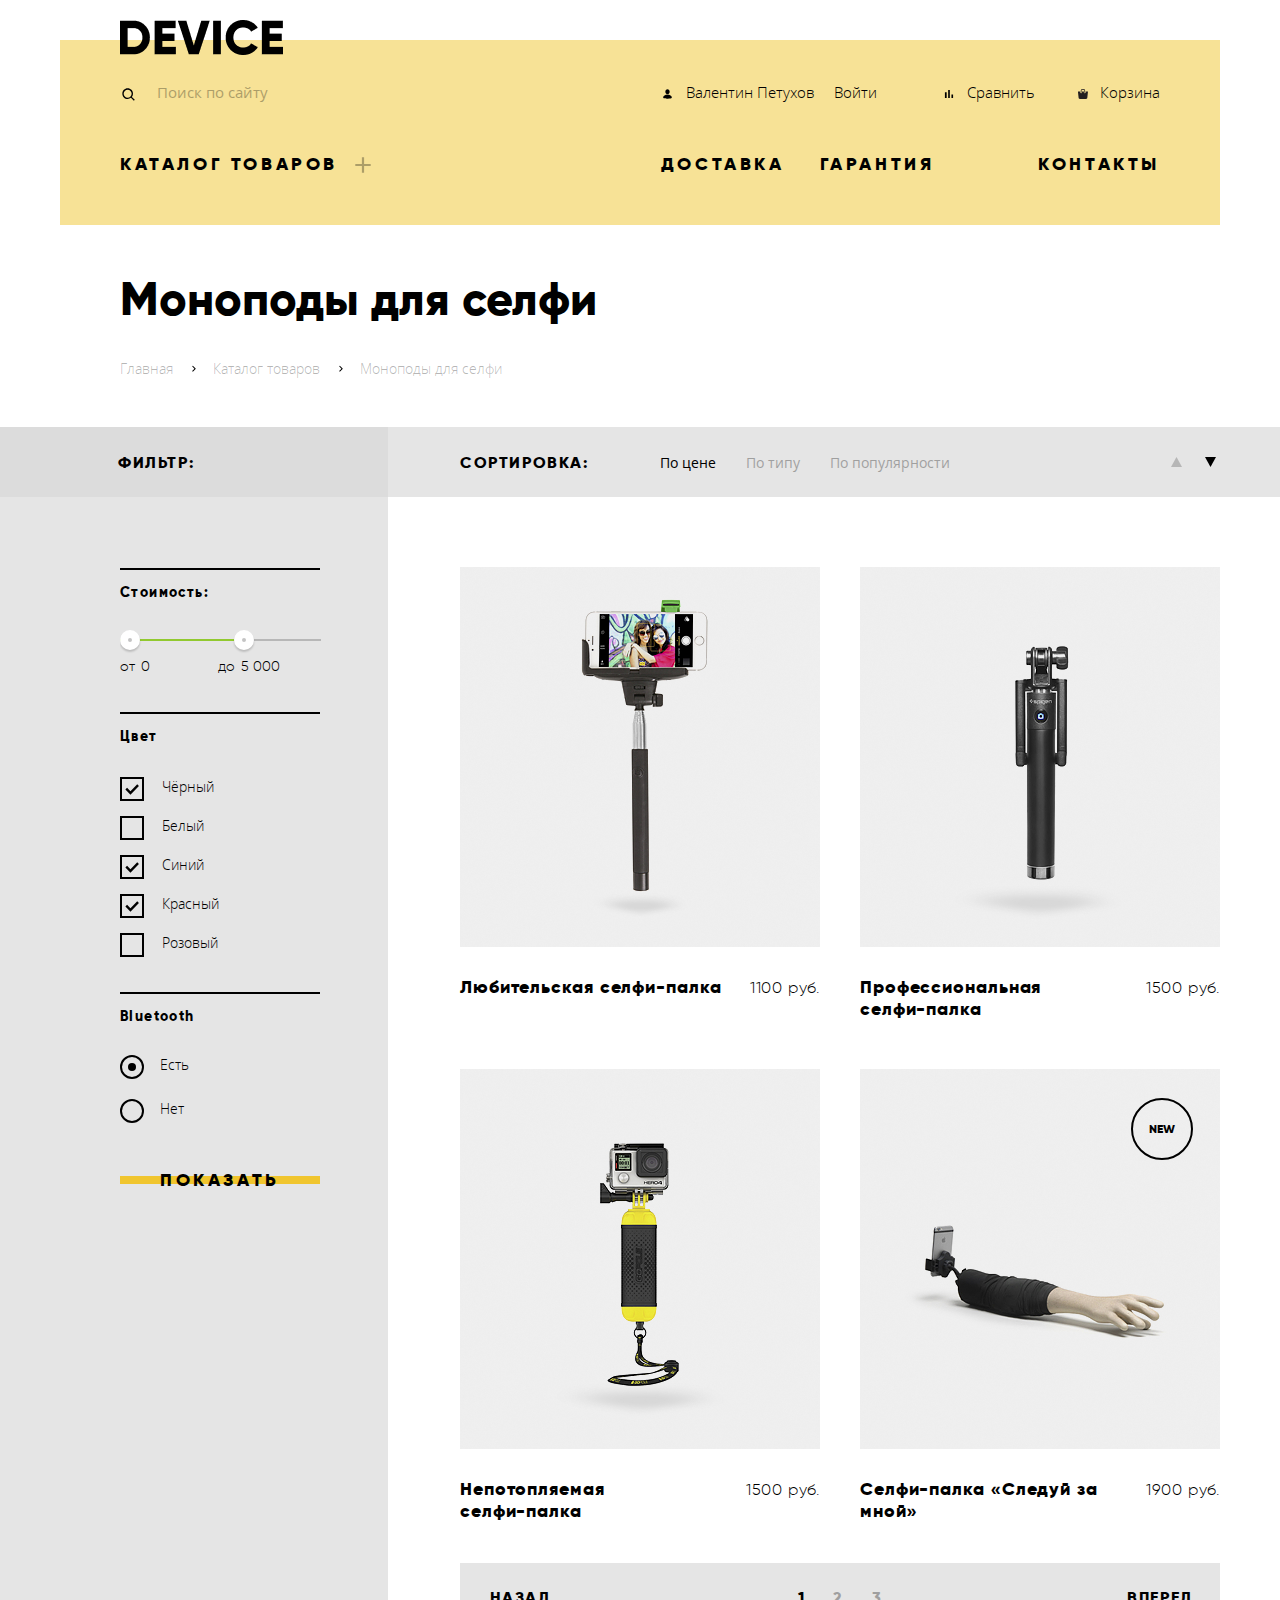
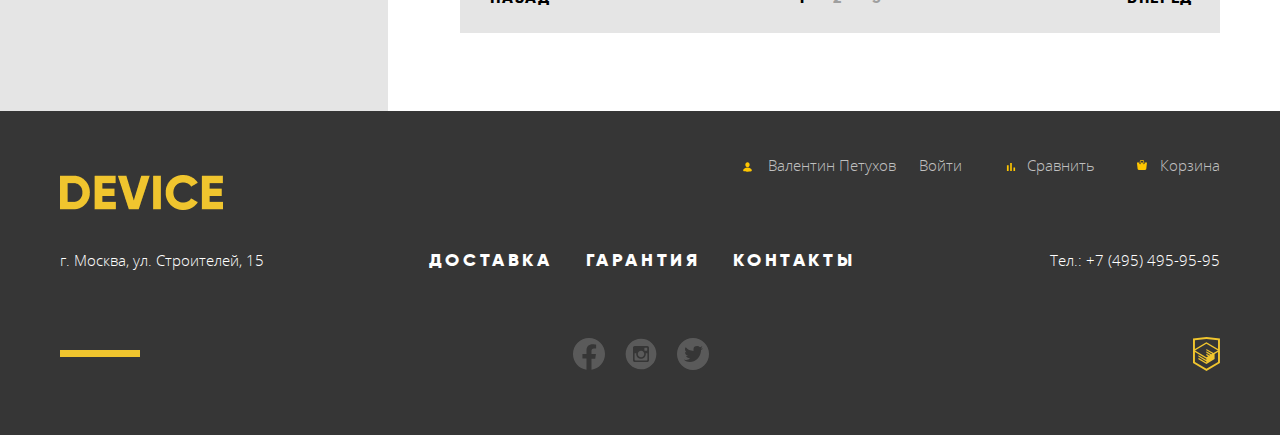
==== commit f149858e: "Защита личного проекта" ====
--- a/catalog.html
+++ b/catalog.html
@@ -1,555 +1,378 @@
 <!DOCTYPE html>
 <html class="page" lang="ru">
-  <head>
-    <meta charset="utf-8" />
-    <title>HTML Academy: Девайс</title>
-    <link rel="stylesheet" href="css/normalize.css" />
-    <link rel="stylesheet" href="css/style.css" />
-  </head>
-  <body class="page-body">
-    <header class="main-header">
-      <div class="container">
-        <nav class="main-nav nav-catalog">
-          <div class="nav-top">
-            <div class="nav-top__logo">
-              <a href="index.html"
-                ><img
-                  src="img/logo-7.png"
-                  width="163"
-                  height="35"
-                  alt="Логотип"
-                  title="Логотип"
-              /></a>
+
+<head>
+  <meta charset="utf-8" />
+  <title>HTML Academy: Девайс</title>
+  <link rel="stylesheet" href="css/normalize.css" />
+  <link rel="stylesheet" href="css/minstyle.css" />
+</head>
+
+<body class="page-body">
+  <header class="main-header">
+    <div class="container">
+      <nav class="main-nav nav-catalog">
+        <div class="nav-top">
+          <div class="nav-top__logo">
+            <a href="index.html"><img src="img/logo-7.png" width="163" height="35" alt="Логотип" title="Логотип" /></a>
+          </div>
+          <div class="nav-top__form">
+            <form class="main-header-search" action="https://echo.htmlacademy.ru" method="post">
+              <label class="search-label-input" for="search-field">Поиск по сайту</label>
+              <input class="search-input" type="text" name="search" id="search-field" placeholder="Поиск по сайту" />
+              <button class="search-button" type="submit">
+                <span>Найти</span>
+              </button>
+            </form>
+          </div>
+          <div class="nav-top__user-block">
+            <div class="nav-top__user-block_check-in">
+              <span class="text__user_icon nav-top--text">Валентин Петухов</span>
+              <a class="nav-top__user-block_checkIn-link nav-top--text" href="#">Войти</a>
             </div>
-            <div class="nav-top__form">
-              <form
-                class="main-header-search"
-                action="https://echo.htmlacademy.ru"
-                method="post"
-              >
-                <input
-                  class="search-input"
-                  type="text"
-                  name="search"
-                  id="search-field"
-                  placeholder="Поиск по сайту"
-                />
-                <button class="search-button" type="submit">
-                  <span>Найти</span>
-                </button>
-              </form>
+            <div class="nav-top__basket">
+              <ul class="nav-top__basket-list">
+                <li class="nav-top__basket-list--item">
+                  <a class="text__compare_icon nav-top--text" href="#">
+                    Сравнить</a>
+                </li>
+                <li class="nav-top__basket-list--item">
+                  <a class="text__basket_icon nav-top--text" href="#">
+                    Корзина</a>
+                </li>
+              </ul>
             </div>
-            <div class="nav-top__user-block">
-              <div class="nav-top__user-block_check-in">
-                <span class="text__user_icon nav-top--text"
-                  >Валентин Петухов</span
-                >
-                <a
-                  class="nav-top__user-block_checkIn-link nav-top--text"
-                  href="#"
-                  >Войти</a
-                >
+          </div>
+        </div>
+        <div class="nav-down">
+          <div class="nav-down__catalog">
+            <a class="nav-down--text-catalog" href="#">каталог товаров</a>
+          </div>
+          <div class="dropdown-catalog-menu dropdown-catalog-menu--catalog">
+            <ul class="main-catalog-menu-list">
+              <li class="main-catalog-item">
+                <a class="main-catalog-item--link" href="#">
+                  Виртуальная реальность
+                </a>
+              </li>
+              <li class="main-catalog-item">
+                <a class="main-catalog-item--link" href="#">
+                  Моноподы для селфи
+                </a>
+              </li>
+              <li class="main-catalog-item">
+                <a class="main-catalog-item--link" href="#"> Экшн-камеры </a>
+              </li>
+            </ul>
+            <ul class="main-catalog-menu-list">
+              <li class="main-catalog-item">
+                <a class="main-catalog-item--link" href="#">
+                  Фитнес‑браслеты
+                </a>
+              </li>
+              <li class="main-catalog-item">
+                <a class="main-catalog-item--link" href="#"> Умные часы </a>
+              </li>
+            </ul>
+            <ul class="main-catalog-menu-list">
+              <li class="main-catalog-item">
+                <a class="main-catalog-item--link" href="#">
+                  Квадрокоптер
+                </a>
+              </li>
+            </ul>
+          </div>
+          <div class="nav-down__menu">
+            <ul class="nav-down__menu-list">
+              <li class="nav-down__menu-item">
+                <a class="nav-down--text" href="#">доставка</a>
+              </li>
+              <li class="nav-down__menu-item">
+                <a class="nav-down--text" href="#">гарантия</a>
+              </li>
+              <li class="nav-down__menu-item">
+                <a class="nav-down--text" href="#">контакты</a>
+              </li>
+            </ul>
+          </div>
+        </div>
+      </nav>
+    </div>
+  </header>
+  <main class="container">
+    <section class="main-head">
+      <div class="main-head__wr">
+        <h1 class="main-head--headline">Моноподы для селфи</h1>
+        <div class="breadcrumbs">
+          <ul class="breadcrumbs-list">
+            <li class="breadcrumbs-list__item">
+              <a class="breadcrumbs-list__link breadcrumbs-list-icons" href="#">Главная</a>
+            </li>
+            <li class="breadcrumbs-list__item">
+              <a class="breadcrumbs-list__link breadcrumbs-list-icons" href="#">Каталог товаров</a>
+            </li>
+            <li class="breadcrumbs-list__item">Моноподы для селфи</li>
+          </ul>
+        </div>
+      </div>
+    </section>
+    <div class="main-content">
+      <section class="sorting">
+        <div class="sorting-header">
+          <div class="sorting-wr">
+            <p class="sorting-header--text">фильтр:</p>
+          </div>
+        </div>
+        <div class="sorting-main">
+          <div class="sorting-wr">
+            <form method="get">
+              <fieldset class="filter-fieldset">
+                <legend class="sorting-header--legend">Стоимость:</legend>
+                <div class="range-filter">
+                  <div class="range-filter__controls">
+                    <div class="range-filter__scale">
+                      <div class="range-filter__bar"></div>
+                    </div>
+                    <div class="toggle toggle_min"></div>
+                    <div class="toggle toggle_max"></div>
+                  </div>
+                  <div class="range-filter__price">
+                    <label class="range-filter__price--text" for="from">от</label>
+                    <input class="min-price" type="text" value="0" id="from" />
+                    <label class="range-filter__price--text" for="to">до</label>
+                    <input class="max-price" type="text" value="5 000" id="to" />
+                  </div>
+                </div>
+              </fieldset>
+              <fieldset class="filter-fieldset">
+                <legend class="sorting-header--legend">Цвет</legend>
+                <div class="checkbox-color__box">
+                  <input class="checkbox-color" type="checkbox" id="black" value="black" name="product-groups"
+                    checked />
+                  <label class="sorting-checkbox--text" for="black">Чёрный</label>
+                  <input class="checkbox-color" type="checkbox" id="white" value="white" name="product-groups" />
+                  <label class="sorting-checkbox--text" for="white">Белый</label>
+                  <input class="checkbox-color" type="checkbox" id="blue" value="blue" name="product-groups" checked />
+                  <label class="sorting-checkbox--text" for="blue">Синий</label>
+                  <input class="checkbox-color" type="checkbox" id="red" value="red" name="product-groups" checked />
+                  <label class="sorting-checkbox--text" for="red">Красный</label>
+                  <input class="checkbox-color" type="checkbox" id="pink" value="pink" name="product-groups" />
+                  <label class="sorting-checkbox--text" for="pink">Розовый</label>
+                </div>
+              </fieldset>
+              <fieldset class="filter-fieldset">
+                <legend class="sorting-header--legend">Bluetooth</legend>
+                <div class="bluetooth-radio__box">
+                  <input class="bluetooth-radio-status" type="radio" id="yes" value="yes" name="product-groups"
+                    checked />
+                  <label class="sorting-radio--text" for="yes">Есть</label>
+                  <input class="bluetooth-radio-status" type="radio" id="no" value="no" name="product-groups" />
+                  <label class="sorting-radio--text" for="no">Нет</label>
+                </div>
+                <button class="btn btn-filter" name="submit">показать</button>
+              </fieldset>
+            </form>
+          </div>
+        </div>
+      </section>
+      <section class="main-catalog">
+        <article class="catalog-sort">
+          <span class="catalog-sort--text">сортировка:</span>
+          <div class="catalog-sort__type">
+            <a class="catalog-sort__type--item catalog-sort__active" href="#">По цене</a>
+            <a class="catalog-sort__type--item" href="#">По типу</a>
+            <a class="catalog-sort__type--item" href="#">По популярности</a>
+          </div>
+          <div class="catalog-sort__position">
+            <img width="18" height="18" src="img/icon-up-dir.svg" alt="Вверх" title="Вверх" class="catalog__sort-up" />
+            <img width="18" height="18" src="img/icon-down-dir.svg" alt="Вниз" title="Вниз"
+              class="catalog__sort-down" />
+          </div>
+        </article>
+        <section class="catalog-group">
+          <div class="catalog-group__wr">
+            <div class="catalog-group_products">
+              <article class="catalog-group__item">
+                <div class="catalog-group__head">
+                  <div class="catalog-group__img">
+                    <img src="img/item-1-1.jpg" alt="Любительская селфи-палка" title="Любительская селфи-палка"
+                      width="360" height="380" />
+                  </div>
+                  <div class="catalog-group__new catalog-group__new--hidden">
+                    <span class="catalog-group__new--text">new</span>
+                  </div>
+                  <div class="catalog-group__head--hover">
+                    <a href="#" class="btn btn-buy">в корзину</a>
+                    <button class="btn-add-comparison">
+                      Добавить к сравнению
+                    </button>
+                  </div>
+                </div>
+                <div class="catalog-group__text">
+                  <a href="#" class="catalog-group__text--name">Любительская селфи-палка</a>
+                  <span class="catalog-group__text--price">1100 руб.</span>
+                </div>
+              </article>
+              <article class="catalog-group__item">
+                <div class="catalog-group__head">
+                  <div class="catalog-group__img">
+                    <img src="img/item-2-1.jpg" alt="Профессиональная селфи-палка" title="Профессиональная селфи-палка"
+                      width="360" height="380" />
+                  </div>
+                  <div class="catalog-group__new catalog-group__new--hidden">
+                    <span class="catalog-group__new--text">new</span>
+                  </div>
+                  <div class="catalog-group__head--hover">
+                    <a class="btn btn-buy" href="">в корзину</a>
+                    <button class="btn-add-comparison">
+                      Добавить к сравнению
+                    </button>
+                  </div>
+                </div>
+                <div class="catalog-group__text">
+                  <a href="#" class="catalog-group__text--name">Профессиональная<br> селфи-палка</a>
+                  <span class="catalog-group__text--price">1500 руб.</span>
+                </div>
+              </article>
+              <article class="catalog-group__item">
+                <div class="catalog-group__head">
+                  <div class="catalog-group__img">
+                    <img src="img/item-3-1.jpg" alt="Непотопляемая селфи-палка" title="Непотопляемая селфи-палка"
+                      width="360" height="380" />
+                  </div>
+                  <div class="catalog-group__new catalog-group__new--hidden">
+                    <span class="catalog-group__new--text">new</span>
+                  </div>
+                  <div class="catalog-group__head--hover">
+                    <a class="btn btn-buy" href="">в корзину</a>
+                    <button class="btn-add-comparison">
+                      Добавить к сравнению
+                    </button>
+                  </div>
+                </div>
+                <div class="catalog-group__text">
+                  <a href="#" class="catalog-group__text--name">Непотопляемая<br> селфи-палка</a>
+                  <span class="catalog-group__text--price">1500 руб.</span>
+                </div>
+              </article>
+              <article class="catalog-group__item">
+                <div class="catalog-group__head">
+                  <div class="catalog-group__img">
+                    <img src="img/item-4-1.jpg" alt="Селфи-палка «Следуй за мной»" title="Селфи-палка «Следуй за мной»"
+                      width="360" height="380" />
+                  </div>
+                  <div class="catalog-group__new">
+                    <span class="catalog-group__new--text">new</span>
+                  </div>
+                  <div class="catalog-group__head--hover">
+                    <a class="btn btn-buy" href="">в корзину</a>
+                    <button class="btn-add-comparison">
+                      Добавить к сравнению
+                    </button>
+                  </div>
+                </div>
+                <div class="catalog-group__text">
+                  <a href="#" class="catalog-group__text--name">Селфи-палка «Следуй за<br> мной»</a>
+                  <span class="catalog-group__text--price">1900 руб.</span>
+                </div>
+              </article>
+            </div>
+            <article class="catalog-sort-footer">
+              <div class="catalog-sort__back">
+                <button class="btn-catalog-sort">назад</button>
               </div>
-              <div class="nav-top__basket">
-                <ul class="nav-top__basket-list">
-                  <li class="nav-top__basket-list--item">
-                    <a class="text__compare_icon nav-top--text" href="#">
-                      Сравнить</a
-                    >
+              <div class="catalog-sort__pagination">
+                <ul class="catalog-sort__pagination--list">
+                  <li class="catalog-sort__pagination--item catalog-sort__pagination-activ">
+                    <a href="#"></a>1
                   </li>
-                  <li class="nav-top__basket-list--item">
-                    <a class="text__basket_icon nav-top--text" href="#">
-                      Корзина</a
-                    >
+                  <li class="catalog-sort__pagination--item">
+                    <a href="#"></a>2
+                  </li>
+                  <li class="catalog-sort__pagination--item">
+                    <a href="#"></a>3
                   </li>
                 </ul>
               </div>
-            </div>
-          </div>
-          <div class="nav-down">
-            <div class="nav-down__catalog">
-              <a class="nav-down--text-catalog" href="#">каталог товаров</a>
-            </div>
-            <div class="dropdown-catalog-menu dropdown-catalog-menu--catalog">
-              <ul class="main-catalog-menu-list">
-                <li class="main-catalog-item">
-                  <a class="main-catalog-item--link" href="#">
-                    Виртуальная реальность
-                  </a>
-                </li>
-                <li class="main-catalog-item">
-                  <a class="main-catalog-item--link" href="#">
-                    Моноподы для селфи
-                  </a>
-                </li>
-                <li class="main-catalog-item">
-                  <a class="main-catalog-item--link" href="#"> Экшн-камеры </a>
-                </li>
-              </ul>
-              <ul class="main-catalog-menu-list">
-                <li class="main-catalog-item">
-                  <a class="main-catalog-item--link" href="#">
-                    Фитнес‑браслеты
-                  </a>
-                </li>
-                <li class="main-catalog-item">
-                  <a class="main-catalog-item--link" href="#"> Умные часы </a>
-                </li>
-              </ul>
-              <ul class="main-catalog-menu-list">
-                <li class="main-catalog-item">
-                  <a class="main-catalog-item--link" href="#">
-                    Квадрокоптер
-                  </a>
-                </li>
-              </ul>
-            </div>
-            <div class="nav-down__menu">
-              <ul class="nav-down__menu-list">
-                <li class="nav-down__menu-item">
-                  <a class="nav-down--text" href="#">доставка</a>
-                </li>
-                <li class="nav-down__menu-item">
-                  <a class="nav-down--text" href="#">гарантия</a>
-                </li>
-                <li class="nav-down__menu-item">
-                  <a class="nav-down--text" href="#">контакты</a>
-                </li>
-              </ul>
-            </div>
-          </div>
-        </nav>
-      </div>
-    </header>
-    <main class="container">
-      <section class="main-head">
-        <div class="main-head__wr">
-          <h1 class="main-head--headline">Моноподы для селфи</h1>
-          <div class="breadcrumbs">
-            <ul class="breadcrumbs-list">
-              <li class="breadcrumbs-list__item">
-                <a
-                  class="breadcrumbs-list__link breadcrumbs-list-icons"
-                  href="#"
-                  >Главная</a
-                >
-              </li>
-              <li class="breadcrumbs-list__item">
-                <a
-                  class="breadcrumbs-list__link breadcrumbs-list-icons"
-                  href="#"
-                  >Каталог товаров</a
-                >
-              </li>
-              <li class="breadcrumbs-list__item">Моноподы для селфи</li>
-            </ul>
-          </div>
-        </div>
+              <div class="catalog-sort__next">
+                <button class="btn-catalog-sort">вперед</button>
+              </div>
+            </article>
+          </div>
+        </section>
       </section>
-      <div class="main-content">
-        <section class="sorting">
-          <div class="sorting-header">
-            <div class="sorting-wr">
-              <p class="sorting-header--text">фильтр:</p>
-            </div>
-          </div>
-          <div class="sorting-main">
-            <div class="sorting-wr">
-              <form method="get">
-                <fieldset class="filter-fieldset">
-                  <legend class="sorting-header--legend">Стоимость:</legend>
-                  <div class="range-filter">
-                    <div class="range-filter__controls">
-                      <div class="range-filter__scale">
-                        <div class="range-filter__bar"></div>
-                      </div>
-                      <div class="toggle toggle_min"></div>
-                      <div class="toggle toggle_max"></div>
-                    </div>
-                    <div class="range-filter__price">
-                      <label class="range-filter__price--text" for="from"
-                        >от</label
-                      >
-                      <input
-                        class="min-price"
-                        type="text"
-                        value="0"
-                        id="from"
-                      />
-                      <label class="range-filter__price--text" for="to"
-                        >до</label
-                      >
-                      <input
-                        class="max-price"
-                        type="text"
-                        value="5 000"
-                        id="to"
-                      />
-                    </div>
-                  </div>
-                </fieldset>
-                <fieldset class="filter-fieldset">
-                  <legend class="sorting-header--legend">Цвет</legend>
-                  <div class="checkbox-color__box">
-                  <input
-                    class="checkbox-color"
-                    type="checkbox"
-                    id="black"
-                    value="black"
-                    name="product-groups"
-                    checked
-                  />
-                  <label class="sorting-checkbox--text" for="black"
-                    >Чёрный</label
-                  >
-                  <input
-                    class="checkbox-color"
-                    type="checkbox"
-                    id="white"
-                    value="white"
-                    name="product-groups"
-                  />
-                  <label class="sorting-checkbox--text" for="white"
-                    >Белый</label
-                  >
-                  <input
-                    class="checkbox-color"
-                    type="checkbox"
-                    id="blue"
-                    value="blue"
-                    name="product-groups"
-                    checked
-                  />
-                  <label class="sorting-checkbox--text" for="blue">Синий</label>
-                  <input
-                    class="checkbox-color"
-                    type="checkbox"
-                    id="red"
-                    value="red"
-                    name="product-groups"
-                    checked
-                  />
-                  <label class="sorting-checkbox--text" for="red"
-                    >Красный</label
-                  >
-                  <input
-                    class="checkbox-color"
-                    type="checkbox"
-                    id="pink"
-                    value="pink"
-                    name="product-groups"
-                  />
-                  <label class="sorting-checkbox--text" for="pink"
-                    >Розовый</label
-                  >
-                  </div>
-                </fieldset>
-                <fieldset class="filter-fieldset">
-                  <legend class="sorting-header--legend">Bluetooth</legend>
-                  <div class="bluetooth-radio__box">
-                  <input
-                    class="bluetooth-radio-status"
-                    type="radio"
-                    id="yes"
-                    value="yes"
-                    name="product-groups"
-                    checked
-                  />
-                  <label class="sorting-radio--text" for="yes">Есть</label>
-                  <input
-                    class="bluetooth-radio-status"
-                    type="radio"
-                    id="no"
-                    value="no"
-                    name="product-groups"
-                  />
-                  <label class="sorting-radio--text" for="no">Нет</label>
-                  </div>
-                  <button class="btn btn-filter" name="submit">показать</button>
-                </fieldset>
-              </form>
-            </div>
+    </div>
+  </main>
+  <footer class="footer-main footer-main__catalog">
+    <div class="container">
+      <div class="footer-content">
+        <section class="footer-content__header">
+          <div class="footer-logo__box">
+            <img src="img/logo-6.png" width="163" height="35" alt="Логотип" title="Логотип" />
+          </div>
+          <div class="footer-user-block__box">
+            <ul class="footer-user-block__list">
+              <li class="footer-user-block__item footer-user-block__item-catalog">
+                <a class="text__user_icon-footer footer-user--nav" href="#">Валентин Петухов</a>
+              </li>
+              <li class="footer-user-block__item">
+                <a class="footer-user--nav" href="#">Войти</a>
+              </li>
+              <li class="footer-user-block__item">
+                <a class="text__compare_icon-footer footer-user--nav" href="#">Сравнить</a>
+              </li>
+              <li class="footer-user-block__item">
+                <a class="text__basket_icon-footer footer-user--nav" href="#">Корзина</a>
+              </li>
+            </ul>
           </div>
         </section>
-        <section class="main-catalog">
-          <article class="catalog-sort">
-            <span class="catalog-sort--text">сортировка:</span>
-            <div class="catalog-sort__type">
-              <a class="catalog-sort__type--item catalog-sort__active" href="#"
-                >По цене</a
-              >
-              <a class="catalog-sort__type--item" href="#">По типу</a>
-              <a class="catalog-sort__type--item" href="#">По популярности</a>
-            </div>
-            <div class="catalog-sort__position">
-              <img
-                src="img/icon-up-dir.svg"
-                alt="Вверх"
-                title="Вверх"
-                class="catalog__sort-up"
-              />
-              <img
-                src="img/icon-down-dir.svg"
-                alt="Вниз"
-                title="Вниз"
-                class="catalog__sort-down"
-              />
-            </div>
-          </article>
-          <section class="catalog-group">
-            <div class="catalog-group__wr">
-              <div class="catalog-group_products">
-                <article class="catalog-group__item">
-                  <div class="catalog-group__head">
-                    <div class="catalog-group__img">
-                      <img
-                        src="img/item-1-1.jpg"
-                        alt="Любительская селфи-палка"
-                        title="Любительская селфи-палка"
-                        width="360"
-                        height="380"
-                      />
-                    </div>
-                    <div class="catalog-group__new catalog-group__new--hidden">
-                      <span class="catalog-group__new--text">new</span>
-                    </div>
-                    <div class="catalog-group__head--hover">
-                      <a href="#" class="btn btn-buy">в корзину</a>
-                      <button class="btn-add-comparison">
-                        Добавить к сравнению
-                      </button>
-                    </div>
-                  </div>
-                  <div class="catalog-group__text">
-                    <a href="#" class="catalog-group__text--name"
-                      >Любительская селфи-палка</a
-                    >
-                    <span class="catalog-group__text--price">1100 руб.</span>
-                  </div>
-                </article>
-                <article class="catalog-group__item">
-                  <div class="catalog-group__head">
-                    <div class="catalog-group__img">
-                      <img
-                        src="img/item-2-1.jpg"
-                        alt="Профессиональная селфи-палка"
-                        title="Профессиональная селфи-палка"
-                        width="360"
-                        height="380"
-                      />
-                    </div>
-                    <div class="catalog-group__new catalog-group__new--hidden">
-                      <span class="catalog-group__new--text">new</span>
-                    </div>
-                    <div class="catalog-group__head--hover">
-                      <a class="btn btn-buy" href="">в корзину</a>
-                      <button class="btn-add-comparison">
-                        Добавить к сравнению
-                      </button>
-                    </div>
-                  </div>
-                  <div class="catalog-group__text">
-                    <a href="#" class="catalog-group__text--name"
-                      >Профессиональная<br> селфи-палка</a
-                    >
-                    <span class="catalog-group__text--price">1500 руб.</span>
-                  </div>
-                </article>
-                <article class="catalog-group__item">
-                  <div class="catalog-group__head">
-                    <div class="catalog-group__img">
-                      <img
-                        src="img/item-3-1.jpg"
-                        alt="Непотопляемая селфи-палка"
-                        title="Непотопляемая селфи-палка"
-                        width="360"
-                        height="380"
-                      />
-                    </div>
-                    <div class="catalog-group__new catalog-group__new--hidden">
-                      <span class="catalog-group__new--text">new</span>
-                    </div>
-                    <div class="catalog-group__head--hover">
-                      <a class="btn btn-buy" href="">в корзину</a>
-                      <button class="btn-add-comparison">
-                        Добавить к сравнению
-                      </button>
-                    </div>
-                  </div>
-                  <div class="catalog-group__text">
-                    <a href="#" class="catalog-group__text--name"
-                      >Непотопляемая<br> селфи-палка</a
-                    >
-                    <span class="catalog-group__text--price">1500 руб.</span>
-                  </div>
-                </article>
-                <article class="catalog-group__item">
-                  <div class="catalog-group__head">
-                    <div class="catalog-group__img">
-                      <img
-                        src="img/item-4-1.jpg"
-                        alt="Селфи-палка «Следуй за мной»"
-                        title="Селфи-палка «Следуй за мной»"
-                        width="360"
-                        height="380"
-                      />
-                    </div>
-                    <div class="catalog-group__new">
-                      <span class="catalog-group__new--text">new</span>
-                    </div>
-                    <div class="catalog-group__head--hover">
-                      <a class="btn btn-buy" href="">в корзину</a>
-                      <button class="btn-add-comparison">
-                        Добавить к сравнению
-                      </button>
-                    </div>
-                  </div>
-                  <div class="catalog-group__text">
-                    <a href="#" class="catalog-group__text--name"
-                      >Селфи-палка «Следуй за<br> мной»</a
-                    >
-                    <span class="catalog-group__text--price">1900 руб.</span>
-                  </div>
-                </article>
-              </div>
-              <article class="catalog-sort-footer">
-                <div class="catalog-sort__back">
-                  <button class="btn-catalog-sort">назад</button>
-                </div>
-                <div class="catalog-sort__pagination">
-                  <ul class="catalog-sort__pagination--list">
-                    <li
-                      class="catalog-sort__pagination--item catalog-sort__pagination-activ"
-                    >
-                      <a href="#"></a>1
-                    </li>
-                    <li class="catalog-sort__pagination--item">
-                      <a href="#"></a>2
-                    </li>
-                    <li class="catalog-sort__pagination--item">
-                      <a href="#"></a>3
-                    </li>
-                  </ul>
-                </div>
-                <div class="catalog-sort__next">
-                  <button class="btn-catalog-sort">вперед</button>
-                </div>
-              </article>
-            </div>
-          </section>
+        <section class="footer-content__middle">
+          <address class="footer-content__middle--address">
+            г. Москва, ул. Строителей, 15
+          </address>
+          <div class="footer-nav">
+            <ul class="footer-nav__list">
+              <li class="footer-nav__item">
+                <a class="footer-nav--text" href="#">доставка</a>
+              </li>
+              <li class="footer-nav__item">
+                <a class="footer-nav--text" href="#">гарантия</a>
+              </li>
+              <li class="footer-nav__item">
+                <a class="footer-nav--text" href="#">контакты</a>
+              </li>
+            </ul>
+          </div>
+          <div class="tel">
+            <a class="tel--text" href="tel:74954959595">Тел.: +7 (495) 495-95-95</a>
+          </div>
+        </section>
+        <section class="footer-content__footer">
+          <div class="footer-social">
+            <ul class="footer-social__list">
+              <li class="footer-social__item">
+                <a href="#"><img src="img/icon-facebook.svg" width="32" height="32" alt="Фейсбук"
+                    title="Фейсбук" />Фейсбук</a>
+              </li>
+              <li class="footer-social__item">
+                <a href="#"><img src="img/icon-instagram.svg" width="32" height="32" alt="Инстаграм"
+                    title="Инстаграм" />Инстаграм</a>
+              </li>
+              <li class="footer-social__item">
+                <a href="#"><img src="img/icon-witter.svg" width="32" height="32" alt="Твиттер"
+                    title="Твиттер" />Твиттер</a>
+              </li>
+            </ul>
+          </div>
+          <div class="html-logo">
+            <a target="_blank" href="https://htmlacademy.ru/intensive/htmlcss"><img src="img/logo-html.svg"
+                alt="html-academy" title="html-academy" width="27" height="34" /></a>
+          </div>
         </section>
       </div>
-    </main>
-    <footer class="footer-main footer-main__catalog">
-      <div class="container">
-        <div class="footer-content">
-          <section class="footer-content__header">
-            <div class="footer-logo__box">
-              <img
-                src="img/logo-6.png"
-                width="163"
-                height="35"
-                alt="Логотип"
-                title="Логотип"
-              />
-            </div>
-            <div class="footer-user-block__box">
-              <ul class="footer-user-block__list">
-                <li class="footer-user-block__item footer-user-block__item-catalog">
-                  <a class="text__user_icon-footer footer-user--nav" href="#"
-                    >Валентин Петухов</a
-                  >
-                </li>
-                <li class="footer-user-block__item">
-                  <a class="footer-user--nav" href="#">Войти</a>
-                </li>
-                <li class="footer-user-block__item">
-                  <a class="text__compare_icon-footer footer-user--nav" href="#"
-                    >Сравнить</a
-                  >
-                </li>
-                <li class="footer-user-block__item">
-                  <a class="text__basket_icon-footer footer-user--nav" href="#"
-                    >Корзина</a
-                  >
-                </li>
-              </ul>
-            </div>
-          </section>
-          <section class="footer-content__middle">
-            <address class="footer-content__middle--address">
-              г. Москва, ул. Строителей, 15
-            </address>
-            <div class="footer-nav">
-              <ul class="footer-nav__list">
-                <li class="footer-nav__item">
-                  <a class="footer-nav--text" href="#">доставка</a>
-                </li>
-                <li class="footer-nav__item">
-                  <a class="footer-nav--text" href="#">гарантия</a>
-                </li>
-                <li class="footer-nav__item">
-                  <a class="footer-nav--text" href="#">контакты</a>
-                </li>
-              </ul>
-            </div>
-            <div class="tel">
-              <a class="tel--text" href="tel:74954959595"
-                >Тел.: +7 (495) 495-95-95</a
-              >
-            </div>
-          </section>
-          <section class="footer-content__footer">
-            <div class="footer-social">
-              <ul class="footer-social__list">
-                <li class="footer-social__item">
-                  <a href="#"
-                    ><img
-                      src="img/icon_facebook.svg"
-                      width="32"
-                      height="32"
-                      alt="Фейсбук"
-                      title="Фейсбук"
-                    />Фейсбук</a
-                  >
-                </li>
-                <li class="footer-social__item">
-                  <a href="#"
-                    ><img
-                      src="img/icon_instagram.svg"
-                      width="32"
-                      height="32"
-                      alt="Инстаграм"
-                      title="Инстаграм"
-                    />Инстаграм</a
-                  >
-                </li>
-                <li class="footer-social__item">
-                  <a href="#"
-                    ><img
-                      src="img/icon_witter.svg"
-                      width="32"
-                      height="32"
-                      alt="Твиттер"
-                      title="Твиттер"
-                    />Твиттер</a
-                  >
-                </li>
-              </ul>
-            </div>
-            <div class="html-logo">
-              <a target="_blank" href="https://htmlacademy.ru/intensive/htmlcss"
-                ><img
-                  src="img/logo-html.svg"
-                  alt="html-academy"
-                  title="html-academy"
-                  width="27"
-                  height="34"
-              /></a>
-            </div>
-          </section>
-        </div>
-      </div>
-    </footer>
-  </body>
-</html>
+    </div>
+  </footer>
+</body>
+
+</html>--- a/css/minstyle.css
+++ b/css/minstyle.css
@@ -0,0 +1 @@
+@font-face{font-family:"Open Sans";font-style:normal;font-weight:400;src:local("Open Sans Regular"),local("OpenSans-Regular"),url("../fonts/opensans.woff2") format("woff2"),url("../fonts/opensans.woff") format("woff");font-display:swap}@font-face{font-family:"Open Sans";font-style:normal;font-weight:300;src:local("Open Sans Light"),local("OpenSans-Light"),url("../fonts/opensanslight.woff2") format("woff2"),url("../fonts/opensanslight.woff") format("woff");font-display:swap}@font-face{font-family:"Gilroy";font-style:normal;font-weight:300;src:local("Gilroy"),url("../fonts/gilroylight.woff2") format("woff2"),url("../fonts/gilroylight.woff") format("woff");font-display:swap}@font-face{font-family:"Gilroy";font-style:normal;font-weight:800;src:local("Gilroy"),url("../fonts/gilroyextrabold.woff2") format("woff2"),url("../fonts/gilroyextrabold.woff") format("woff");font-display:swap}:root{--basic-black:#000000;--basic-dark:#363636;--basic-white:#ffffff;--basic-grey:#464646;--basic-half-grey:#7e7e7e;--basic-grey-light:#e5e5e5;--special-yellow:#f7e296;--special-green:#91c92f;--special-yellow-dark:#f0c52e;--status:#f6dada;--popup-field-color:#f2f2f2;--basic-grey-deep:#dcdcdc;--filter-controls-bg:#c4c4c4;--btn-catalog-sort:#d9d9d9;--form-special-color:#eaeaea;--basic-black-0-1:rgba(0,0,0,.1);--basic-black-0-15:rgba(0,0,0,.15);--basic-black-0-18:rgba(0,0,0,.18);--basic-black-0-2:rgba(0,0,0,.2);--basic-black-0-3:rgba(0,0,0,.3);--basic-black-0-5:rgba(0,0,0,.5);--basic-black-0-6:rgba(0,0,0,.6);--basic-white-0:rgba(255,255,255,0);--basic-white-0-7:rgba(255,255,255,.7);--basic-white-0-3:rgba(255,255,255,.3)}a{text-decoration:none}.page{height:100%}.page-body{padding-top:40px;min-height:100%;display:grid;grid-template-rows:min-content 1fr min-content;align-content:start;overflow-x:hidden;color:var(--basic-black);font-family:"Open Sans",Arial,sans-serif;font-size:15px;font-weight:300;line-height:20px}.container{max-width:1160px;margin:0 auto}.btn{display:flex;align-items:center;justify-content:center;position:relative;font-size:18px;line-height:22px;font-family:"Gilroy",Arial,sans-serif;font-weight:800;color:var(--basic-black);letter-spacing:.2em;text-transform:uppercase;text-decoration:none;outline:none;width:260px;height:40px;z-index:2}.btn:active{color:var(--basic-black-0-3)}.btn-button{margin:0;padding:0;background:none;position:relative;border:none}.btn::before{content:" ";position:absolute;width:100%;height:8px;background-color:var(--special-yellow-dark);z-index:-1}.btn:hover::before{height:40px}.main-nav{display:grid;position:relative;background-color:var(--special-yellow);padding-left:60px;padding-right:60px;padding-top:25px;padding-bottom:165px}.main-header-search{min-width:440px;position:relative}.main-header-search::before{content:" ";background-image:url("../img/icon-search.svg");background-repeat:no-repeat;background-size:contain;background-color:transparent;vertical-align:middle;width:16px;height:16px;display:inline-block;z-index:1;position:absolute;top:22px;left:1px}.search-input{position:relative;width:310px;margin:0;padding:0;padding-top:8px;padding-right:0;padding-bottom:10px;padding-left:37px;line-height:30px;background-color:transparent;border:none;border-bottom:2px solid transparent}.search-input:focus+.search-button{visibility:visible}.search-input::placeholder{font-size:15px;line-height:20px;font-family:"Open Sans",Arial,sans-serif;color:var(--basic-black);opacity:.3;font-size:15px;line-height:20px}.search-input:focus::placeholder{opacity:1}.search-input:hover::placeholder{opacity:.6}.search-input:focus{color:var(--basic-black);border-bottom-color:var(--basic-black);outline:0}.search-button{font-family:"Open Sans",Arial,sans-serif;font-style:normal;font-weight:300;font-size:15px;line-height:20px;text-transform:uppercase;border:2px solid var(--basic-black);padding:15px 17px;background-color:transparent;visibility:hidden;margin-left:-4px}.search-button:hover{background-color:var(--basic-black);color:var(--basic-white);visibility:visible}.search-button:active span{opacity:.3;visibility:visible}.nav-catalog{padding-bottom:50px}.nav-top{position:relative;display:flex;flex-direction:row;flex-wrap:wrap;justify-content:space-between;margin-bottom:34px}.nav-top__logo{position:absolute;bottom:60px}.nav-top__logo:hover{opacity:.6}.nav-top__logo:active{opacity:.3}.nav-top__user-block{display:flex;flex-wrap:wrap;justify-content:space-between;align-self:center;width:48%}.nav-top__basket-list{display:flex;flex-wrap:wrap;margin:0;padding:0;list-style:none}.nav-top--text{font-size:15px;line-height:20px;font-family:"Open Sans",Arial,sans-serif;font-weight:300;color:var(--basic-black);text-decoration:none;padding-left:25px}.nav-top__user-block_checkIn-link{padding-left:16px}.nav-top--text:hover{opacity:.6}.nav-top--text:active{opacity:.3}.text__basket_icon,.text__compare_icon,.text__user_icon,.text__user_icon-footer,.text__compare_icon-footer,.text__basket_icon-footer{position:relative}.text__basket_icon::before{content:"";position:absolute;background-image:url(../img/icon-cart.svg);width:10px;height:10px;left:3px;top:7px}.text__compare_icon::before{content:"";position:absolute;background-image:url(../img/icon-chart.svg);width:14px;height:14px;left:0;top:5px}.text__user_icon::before{content:"";position:absolute;background-image:url(../img/icon-user.svg);width:14px;height:14px;left:0;top:5px}.nav-top__basket-list--item{margin-right:40px}.nav-top__basket-list--item:last-child{margin-right:0}.nav-down{display:flex;flex-wrap:wrap;justify-content:space-between}.nav-down__menu{width:48%}.nav-down__menu-list{display:flex;flex-wrap:wrap;margin:0;padding:0;list-style:none}.nav-down__menu-item{margin-right:35px}.nav-down__menu-item:last-child{flex-grow:1;text-align:end;margin-right:0}.dropdown-catalog-menu{display:none;position:absolute;padding-left:60px;bottom:0;left:0;min-height:167px;width:1100px;z-index:1;background-color:var(--special-yellow)}.dropdown-catalog-menu--catalog{bottom:-115px}.main-catalog-menu-list{list-style:none;margin:0;padding:0;margin-right:64px;padding-top:34px}.main-catalog-menu-list:last-child{margin:0}.main-catalog-item:not(:last-child){margin-bottom:16px}.nav-down__catalog{position:relative;padding-right:35px}.nav-down__catalog:hover+.dropdown-catalog-menu{display:flex}.dropdown-catalog-menu:hover{display:flex}.main-catalog-item--link{font-size:15px;line-height:20px;font-family:"Open Sans",Arial,sans-serif;color:var(--basic-black);text-decoration:none}.main-catalog-item--link:hover{opacity:.6}.main-catalog-item--link:active{opacity:.3}.nav-down--text{position:relative;font-size:18px;line-height:22px;font-family:"Gilroy",Arial,sans-serif;font-weight:800;color:var(--basic-black);letter-spacing:.2em;text-decoration:none;text-transform:uppercase}.nav-down--text__dropdown{position:relative;font-size:18px;line-height:22px;font-family:"Gilroy",Arial,sans-serif;font-weight:800;color:var(--basic-black);letter-spacing:.2em;text-decoration:none;text-transform:uppercase}.nav-down--text__dropdown::before{content:" ";background-image:url("../img/icon-plus.svg");width:22px;height:22px;position:absolute;top:1px;left:232px}.nav-down--text-catalog{position:relative;font-size:18px;line-height:22px;font-family:"Gilroy",Arial,sans-serif;font-weight:800;color:var(--basic-black);letter-spacing:.2em;text-decoration:none;text-transform:uppercase}.nav-down--text-catalog::before{content:" ";background-image:url("../img/icon-plus.svg");width:22px;height:22px;position:absolute;top:1px;left:232px}.nav-down--text:hover{opacity:.6}.nav-down--text:active{opacity:.3}.grid-column{display:grid}.slider{position:relative;top:-130px;margin-bottom:-19px}.slider__item{display:grid;grid-template-columns:512px 1fr}.slider__hidden{display:none}.slider__controls{position:absolute;right:-18px;top:340px;z-index:1}.slider__controls-item{display:none}.slider__controls-item+label{margin:15px 0 0 0;padding-left:30px;position:relative;color:var(--basic-black);cursor:pointer}.slider__controls-item+label::before{content:"";position:absolute;display:block;width:12px;height:12px;border-radius:50%;left:0;top:0;border:1px solid var(--basic-black)}.slider__controls-item:checked+label::after{content:"";position:absolute;display:block;width:6px;height:6px;border-radius:50%;left:3px;top:3px;border:1px solid var(--basic-black)}.slider__content{position:relative;padding-top:54px}.slider__content::before{content:" ";position:absolute;background-color:var(--basic-white);height:7px;width:100px;top:34px;left:0}.slider__content_number{position:absolute;right:-41px;top:-17px}.slider__content_number--text{color:var(--basic-white);font-size:179px;line-height:219px;font-family:"Gilroy",Arial,sans-serif;font-weight:800;margin:0}.slider__content_text--headline{font-size:47px;line-height:58px;font-family:"Gilroy",Arial,sans-serif;font-weight:800;color:var(--basic-black);margin-bottom:25px}.slider__content_text--text{font-size:15px;line-height:20px;font-family:"Open Sans",Arial,sans-serif;color:var(--basic-black);margin-bottom:52px}.slider__button{margin-bottom:49px}.btn-slider{width:220px}.slider__feature-th{font-size:36px;line-height:42px;font-family:"Gilroy",Arial,sans-serif;font-weight:300;color:var(--basic-black);padding-right:14px;text-align:left;letter-spacing:.1em}.slider__feature-td{font-size:13px;line-height:15px;font-family:"Gilroy",Arial,sans-serif;font-weight:300;color:var(--basic-black);min-width:139px;padding-right:14px;padding-top:11px;padding-bottom:4px;letter-spacing:.1em}.slider__feature-td:nth-child(2){min-width:121px}.main__catalog{display:grid;grid-template-columns:repeat(6,160px);column-gap:40px;margin-bottom:67px}.main__catalog_box{display:flex;justify-content:center;align-items:center;width:160px;height:160px;background-color:var(--special-yellow);margin-bottom:37px}.main__catalog_box:hover{background-color:var(--special-yellow-dark)}.main__catalog_box:active>.main__catalog_img{opacity:.3}.main__catalog_box:active+.main__catalog_text{opacity:.3}.main__catalog_text-headline{font-size:18px;line-height:22px;font-family:"Gilroy",Arial,sans-serif;font-weight:800;color:var(--basic-black);text-decoration:none;letter-spacing:.05em}.letter-spacing{letter-spacing:0}.main__advantage{padding-bottom:115px;margin-bottom:90px;background:var(--basic-grey-light);background:linear-gradient(0deg,var(--basic-grey-light) 74%,var(--basic-white-0) 74%)}.advantage__sort{position:relative;width:284px}.advantage__sort::before{content:" ";position:absolute;width:7px;height:320px;right:0;background-color:var(--basic-black)}.advantage__sort-list{margin:0;padding:0;padding-top:89px;list-style:none}.advantage__sort-item:not(:last-child){margin-bottom:40px}.advantage__sort-radio{display:none}.advantage__sort-radio:checked+.btn-advantage{padding-left:19px;width:104%;color:var(--special-yellow);justify-content:start}.advantage__sort-radio:checked+.btn::before{height:40px;background-color:var(--basic-black);right:34px;width:89%}.btn-advantage{width:160px;height:22px}.main__advantage_box{display:grid;grid-template-columns:auto 1fr}.advantage__sort--label{font-size:18px;line-height:22px;font-family:"Gilroy",Arial,sans-serif;font-weight:800;color:var(--basic-black)}.advantage__content_item--headline{font-size:47px;line-height:58px;font-family:"Gilroy",Arial,sans-serif;font-weight:800;color:var(--basic-black);letter-spacing:.2em}.advantage__content_item--text{font-size:15px;line-height:30px;font-family:"Open Sans",Arial,sans-serif;color:var(--basic-black);letter-spacing:.1em;font-style:normal;font-weight:300}.advantage__content{padding-left:116px;padding-top:32px;padding-right:218px;background-image:url(../img/delivery.png);background-repeat:no-repeat;background-position:100% 71px}.advantage__hidden{display:none}.main-brands{display:grid;grid-template-columns:repeat(4,260px);column-gap:40px;margin-bottom:86px}.main-brands__item{opacity:.3;filter:grayscale(100%)}.main-brands__item:hover{opacity:1;filter:grayscale(0%)}.main-info{display:grid;grid-template-columns:repeat(2,560px);column-gap:40px}.info__about-us{position:relative}.info__about-us::before{content:" ";position:absolute;background-color:var(--basic-black);height:7px;width:80px;left:0;top:0}.info__about-us--headline{font-size:47px;line-height:58px;font-family:"Gilroy",Arial,sans-serif;font-weight:800;color:var(--basic-black);margin-top:57px;letter-spacing:.2em}.info__about-us--text{font-size:15px;line-height:28px;font-family:"Open Sans",Arial,sans-serif;font-weight:300;color:var(--basic-black);margin-bottom:41px}.info__about-us--list{margin-top:60px;padding-left:32px;list-style:none;margin-bottom:68px}.info__about-us--item{position:relative;font-size:16px;line-height:28px;font-family:"Gilroy",Arial,sans-serif;font-weight:800;color:var(--basic-black);margin-bottom:15px}.info__about-us--item::before{position:absolute;content:" ";left:-33px;top:10px;width:8px;height:8px;border:2px solid var(--basic-grey-light);box-sizing:border-box;border-radius:50%}.info__contacts{position:relative}.info__contacts::before{content:" ";position:absolute;background-color:var(--basic-black);height:7px;width:80px;left:0;top:0}.info__contacts--headline{font-size:47px;line-height:58px;font-family:"Gilroy",Arial,sans-serif;font-weight:800;color:var(--basic-black);margin-top:57px;letter-spacing:.2em}.info__contacts--text{font-size:15px;line-height:28px;font-family:"Open Sans",Arial,sans-serif;font-weight:300;color:var(--basic-black);margin-bottom:41px}.info__contacts_map{display:block;margin-bottom:72px}.footer-main{background-color:var(--basic-dark);margin-top:77px}.footer-main__catalog{margin-top:0}.footer-content{display:grid;grid-template-rows:1fr 1fr 1fr}.footer-content__header{display:flex;justify-content:space-between;align-items:center;min-height:108px}.footer-logo__box{align-self:flex-end;position:relative;top:-5px}.footer-logo__box:hover{opacity:.6}.footer-logo__box:active{opacity:.3}.footer-user-block__list{display:flex;flex-wrap:wrap;margin:0;padding:0;list-style:none}.footer-user-block__item:not(:last-child){margin-right:42px}.footer-user-block__item-catalog:first-child{margin-right:0}.footer-user--nav{font-size:15px;line-height:20px;font-family:"Open Sans",Arial,sans-serif;font-weight:300;color:var(--basic-white-0-7);padding-left:23px;text-decoration:none}.footer-user--nav:hover{color:var(--basic-white)}.footer-user--nav:active{color:var(--basic-white-0-3)}.text__basket_icon-footer::before{content:"";position:absolute;background-image:url(../img/icon-cart-footer.svg);width:10px;height:10px;left:0;top:5px;opacity:1}.text__compare_icon-footer::before{content:"";position:absolute;background-image:url(../img/icon-chart-footer.svg);width:14px;height:14px;left:0;top:5px;opacity:1}.text__user_icon-footer::before{content:"";position:absolute;background-image:url(../img/icon-user-footer.svg);width:14px;height:14px;left:-4px;top:5px;opacity:1}.text__basket_icon-footer:hover::before,.text__compare_icon-footer:hover::before,.text__user_icon-footer:hover::before{opacity:.6}.text__basket_icon-footer:active::before,.text__compare_icon-footer:active::before,.text__user_icon-footer:active::before{opacity:.3}.footer-content__middle{display:flex;justify-content:space-between;align-items:center;min-height:108px}.footer-nav__list{display:flex;flex-wrap:wrap;margin:0;padding:0;list-style:none}.footer-nav{position:relative;top:-13px;right:15px}.footer-nav__item:not(:last-child){margin-right:33px}.footer-content__footer{display:flex;justify-content:space-between;align-items:start;min-height:108px}.footer-content__footer::before{content:" ";width:80px;height:7px;background-color:var(--special-yellow-dark);margin-bottom:10px;position:relative;top:23px}.footer-content__middle--address{font-size:15px;line-height:20px;font-family:"Open Sans",Arial,sans-serif;font-weight:300;color:var(--basic-white);font-style:normal;position:relative;top:-13px}.footer-social{position:relative;top:11px;right:16px}.footer-social__list{display:flex;flex-wrap:wrap;margin:0;padding:0;list-style:none}.tel{position:relative;top:-13px}.footer-social__item{font-size:0;margin-right:20px;opacity:.3}.footer-social__item:hover{opacity:1}.footer-social__item:active{opacity:.1}.footer-nav--text{font-size:18px;line-height:22px;font-family:"Gilroy",Arial,sans-serif;font-weight:800;color:var(--basic-white);text-decoration:none;letter-spacing:.2em;text-transform:uppercase}.footer-nav--text:hover{opacity:.6}.footer-nav--text:active{opacity:.3}.tel--text{font-size:15px;line-height:20px;font-family:"Open Sans",Arial,sans-serif;font-weight:300;color:var(--basic-white);text-decoration:none}.html-logo{position:relative;top:10px}.html-logo:hover{opacity:.6}.html-logo:active{opacity:.3}.main-head__wr{max-width:1040px;margin:0 auto}.main-head{margin-top:45px;margin-bottom:49px}.main-head--headline{font-size:47px;line-height:58px;font-family:"Gilroy",Arial,sans-serif;font-weight:800;color:var(--basic-black)}.breadcrumbs-list{display:flex;flex-wrap:wrap;margin:0;padding:0;list-style:none}.breadcrumbs-list__item{font-size:14px;line-height:19px;font-family:"Open Sans",Arial,sans-serif;font-weight:300;color:var(--basic-black-0-3);margin-right:16px}.breadcrumbs-list__link{position:relative;font-size:14px;line-height:19px;font-family:"Open Sans",Arial,sans-serif;font-weight:300;color:var(--basic-black-0-3);text-decoration:none;padding-right:24px}.breadcrumbs-list__item:hover,.breadcrumbs-list__link:hover{color:var(--basic-black-0-6)}.breadcrumbs-list__item:active,.breadcrumbs-list__link:active{color:var(--basic-black-0-1)}.breadcrumbs-list-icons::before{content:" ";position:absolute;background-image:url(../img/icon-arrow-nav.svg);width:12px;height:12px;right:-3px;top:3px}.main-content{display:grid;grid-template-columns:1fr 2fr;align-content:start}.sorting-header{position:relative;display:flex;align-items:center;background-color:var(--basic-grey-deep);min-height:70px}.sorting-header::before{content:" ";position:absolute;height:100%;width:1000%;right:0;background-color:var(--basic-grey-deep);z-index:-1}.sorting-header--text{font-size:16px;line-height:19px;font-family:"Gilroy",Arial,sans-serif;font-weight:800;color:var(--basic-black);letter-spacing:.1em;text-transform:uppercase;margin:0}.sorting-header--legend{position:relative;font-size:14px;line-height:17px;font-family:"Gilroy",Arial,sans-serif;font-weight:800;color:var(--basic-black);letter-spacing:.1em}.sorting-header--legend::before{position:absolute;content:" ";width:200px;height:2px;background-color:var(--basic-black);top:-16px}.sorting{position:relative}.sorting-wr{width:270px;margin-left:auto}.sorting-main{padding-top:87px;background-color:var(--basic-grey-light)}.sorting::before{content:" ";position:absolute;height:100%;width:1000%;right:0;background-color:var(--basic-grey-light);z-index:-1}.filter-fieldset{position:relative;border:none;padding-left:0}.filter-fieldset:nth-child(1){margin-bottom:44px}.filter-fieldset:nth-child(2){margin-bottom:46px}.filter-fieldset:nth-child(3){margin-bottom:46px}.range-filter__controls{position:relative;height:48px;padding-left:0;padding-right:54px;border-radius:5px;overflow:hidden}.range-filter__scale{margin-top:32px;height:2px;background-color:var(--basic-black-0-2)}.range-filter__bar{height:2px;background-color:var(--special-green);width:65%}.range-filter__controls .toggle{position:absolute;top:23px;left:30px;width:4px;height:4px;border:8px solid var(--basic-white);background:var(--filter-controls-bg);cursor:pointer;border-radius:50%;box-shadow:0 2px 2px var(--basic-black-0-18)}.range-filter__controls .toggle_min{left:0}.range-filter__controls .toggle_max{left:114px}.range-filter__price input{width:50px;border:none;background:transparent;font-family:"Gilroy",Arial,sans-serif;font-size:14px;line-height:16px;font-weight:300;font-style:normal;text-align:left;color:var(--basic-black)}.range-filter__price .min-price{margin-right:21px}.range-filter__price{white-space:nowrap}.bluetooth-radio-status{display:none}.bluetooth-radio__box{margin-top:25px;margin-bottom:42px}.bluetooth-radio-status+label{display:block;margin:25px 0 0 0;padding-left:40px;position:relative;color:var(--basic-black);cursor:pointer}.bluetooth-radio-status+label:last-child{margin-bottom:25px}.bluetooth-radio-status+label::before{content:"";position:absolute;display:block;width:20px;height:20px;border-radius:50%;left:0;top:0;border:2px solid var(--basic-black)}.bluetooth-radio-status+label:hover::before{opacity:.6}.bluetooth-radio-status+label:active::before{opacity:1}.bluetooth-radio-status:checked+label:active::before{opacity:.6}.bluetooth-radio-status:disabled+label::before{opacity:.25}.bluetooth-radio-status:checked+label::after{content:"";position:absolute;display:block;width:8px;height:8px;border-radius:50%;left:8px;top:8px;background:var(--basic-black)}.bluetooth-radio-status:checked+label:hover::after{opacity:.6}.bluetooth-radio-status:checked+label:active::after{opacity:.6}.bluetooth-radio-status:checked:disabled+label::after{opacity:.25}.checkbox-color__box{padding-top:7px}.checkbox-color{display:none}.checkbox-color+label{display:block;margin-top:20px;padding-left:42px;position:relative;cursor:pointer}.checkbox-color+label::before{content:"";position:absolute;display:block;left:0;top:0;width:20px;height:20px;border:2px solid var(--basic-black)}.checkbox-color+label:hover::before{opacity:.6}.checkbox-color+label:active::before{content:"";position:absolute;background-image:url("../img/checkbox-on.svg");width:24px;height:24px;left:0;top:0;border:none;opacity:1}.checkbox-color:disabled+label::before{opacity:.25}.checkbox-color:checked+label::after{content:"";position:absolute;background-image:url("../img/checkbox-on.svg");width:24px;height:24px;left:0;top:0}.checkbox-color:checked+label:hover::after{opacity:.6}.checkbox-color:checked+label:active::after{content:"";position:absolute;display:block;left:0;top:0;width:20px;height:20px;border:2px solid var(--basic-black);opacity:1;background-image:none}.checkbox-color:checked:disabled+label::after{opacity:.25}.btn-filter{margin:0;padding:0;background:none;position:relative;border:none;width:200px}.range-filter__price--text{font-size:14px;line-height:16px;font-family:"Gilroy",Arial,sans-serif;font-weight:300;color:var(--basic-black)}.sorting-checkbox--text{font-size:14px;line-height:19px;font-family:"Open Sans",Arial,sans-serif;font-weight:300;color:var(--basic-black)}.sorting-radio--text{font-size:14px;line-height:19px;font-family:"Open Sans",Arial,sans-serif;font-weight:300;color:var(--basic-black)}.catalog-sort{position:relative;background-color:var(--basic-grey-light);display:flex;justify-content:space-between;align-items:center;padding-left:72px;min-height:70px;margin-bottom:70px}.catalog-sort::before{content:" ";position:absolute;height:100%;width:1000%;left:0;background-color:var(--basic-grey-light);z-index:-1}.catalog-sort__pagination--list{display:flex;flex-wrap:wrap;margin:0;padding:0;list-style:none}.catalog-sort--text{font-size:16px;line-height:19px;font-family:"Gilroy",Arial,sans-serif;font-weight:800;letter-spacing:.1em;color:var(--basic-black);text-transform:uppercase}.catalog-sort__type{position:relative;left:-73px}.catalog-sort__type--item{font-size:14px;line-height:19px;font-family:"Open Sans",Arial,sans-serif;font-weight:400;color:var(--basic-black);text-decoration:none;opacity:.3}.catalog-sort__type--item:hover{opacity:.6}.catalog-sort__type--item:active{opacity:1}.catalog-sort__active{opacity:1}.catalog-sort__type--item:not(:last-child){margin-right:26px}.catalog-sort__position{min-width:52px;display:flex;justify-content:space-between}.catalog__sort-up{opacity:.2}.catalog__sort-up:hover,.catalog__sort-down:hover{opacity:.4}.catalog__sort-up:active,.catalog__sort-down:active{opacity:1}.catalog-group{padding-left:72px;margin-bottom:78px}.catalog-group_products{display:grid;grid-template-columns:repeat(2,360px);column-gap:40px;margin-bottom:-8px}.catalog-group__item{margin-bottom:49px}.catalog-group__text{display:flex;justify-content:space-between;align-items:baseline}.catalog-group__text--name{font-size:18px;line-height:22px;font-family:"Gilroy",Arial,sans-serif;font-weight:800;letter-spacing:.05em;color:var(--basic-black)}.catalog-group__text--price{font-size:16px;line-height:18px;font-family:"Gilroy",Arial,sans-serif;font-weight:300;letter-spacing:.05em;color:var(--basic-black)}.btn-add-comparison{font-size:13px;line-height:18px;font-family:"Open Sans",Arial,sans-serif;font-weight:300;color:var(--basic-black);margin:0;padding:0;background:none;border:none;opacity:.5;letter-spacing:.1em;position:relative;top:14px}.btn-add-comparison:hover{opacity:1}.btn-add-comparison:active{opacity:.2}.catalog-group__img{position:relative}.catalog-group__new--text{position:absolute;right:27px;top:29px;font-size:12px;line-height:15px;font-family:"Gilroy",Arial,sans-serif;font-weight:800;color:var(--basic-black);text-transform:uppercase;height:58px;width:58px;border:2px solid var(--basic-black);border-radius:50%;display:flex;align-items:center;justify-content:center}.catalog-group__new--hidden{display:none}.catalog-group__head{position:relative;margin-bottom:25px}.catalog-group__head:hover>.catalog-group__img{opacity:.7}.catalog-group__head:hover>.catalog-group__head--hover{display:flex}.catalog-group__head--hover{position:absolute;width:100%;height:103%;top:0;left:0;display:none;align-items:center;justify-content:center;flex-direction:column}.catalog-sort-footer{background-color:var(--basic-grey-light);display:flex;justify-content:space-between;align-items:center;min-height:70px}.btn-catalog-sort{font-size:16px;line-height:20px;font-family:"Gilroy",Arial,sans-serif;font-weight:800;color:var(--basic-black);letter-spacing:.1em;text-transform:uppercase;margin:0;padding:0;background:none;border:none;display:flex;width:120px;height:70px;align-items:center;justify-content:center}.btn-catalog-sort:hover{background:var(--btn-catalog-sort)}.btn-catalog-sort:active{background:var(--btn-catalog-sort)}.catalog-sort__pagination--list{font-size:16px;line-height:20px;font-family:"Gilroy",Arial,sans-serif;font-weight:300;color:var(--basic-black)}.catalog-sort__pagination--list{min-width:85px;display:flex;justify-content:space-between}.catalog-sort__pagination--item{font-family:"Gilroy",Arial,sans-serif;color:var(--basic-black);font-weight:800;font-size:16px;line-height:20px;letter-spacing:.1em;text-transform:uppercase;opacity:.3}.catalog-sort__pagination-activ{opacity:1}.btn-buy{width:200px}.search-label-input{display:none}.search-input{background-color:inherit;position:relative;width:310px;margin:0;padding:0;padding-top:8px;padding-right:0;padding-bottom:10px;padding-left:37px;line-height:30px;background-color:transparent;border:none;border-bottom:2px solid transparent}.search-input:focus+.search-button{visibility:visible}.search-input::placeholder{opacity:.3}.search-input:focus::placeholder{opacity:1}.search-input:hover::placeholder{opacity:.6}.popup{margin:auto;padding:0;position:fixed;bottom:auto;left:0;right:0;width:960px;background-color:var(--basic-white);box-shadow:0 10px 16px var(--basic-black-0-15);z-index:10;display:none}.popup-show{display:block}.write-us-form{display:flex;flex-wrap:wrap;flex-grow:1;justify-content:space-between;font-family:"Gilroy",Arial,sans-serif;font-style:normal;font-weight:800;font-size:18px;line-height:22px;padding-left:100px;padding-right:100px;padding-top:92px;padding-bottom:69px}.write-us-item{width:360px}.write-us-item input{width:360px;padding-top:17px;padding-bottom:17px;padding-left:21px;margin-top:10px;border:none;background-color:var(--popup-field-color);box-sizing:border-box}.invalid-value:invalid{background-color:var(--status)}.write-us-item input:hover,.write-us-item textarea:hover{background-color:var(--form-special-color)}.write-us-item input:focus,.write-us-item textarea:focus{outline:2px solid var(--special-yellow);background-color:var(--basic-white)}.write-us-item:nth-of-type(3){width:100%;margin-bottom:54px}.write-us-item textarea{width:760px;min-height:167px;margin-top:10px;padding-top:17px;padding-left:20px;border:none;resize:none;background-color:var(--popup-field-color);box-sizing:border-box}.write-us-item input,.write-us-item textarea{font-family:"Gilroy",Arial,sans-serif;font-style:normal;font-weight:normal;font-size:14px;line-height:16px}.mail-box__content-close{position:absolute;top:20px;right:20px;width:55px;height:55px;border-radius:50%;font-size:0;background-color:var(--special-yellow-dark);border:0;cursor:pointer;outline:none;opacity:.5}.mail-box__content-close:hover{opacity:1}.mail-box__content-close:active{opacity:.3}.mail-box__content-close::before,.mail-box__content-close::after{content:"";position:absolute;top:26px;left:15px;width:25px;height:2px;background-color:var(--basic-white)}.mail-box__content-close::before{transform:rotate(45deg)}.mail-box__content-close::after{transform:rotate(-45deg)}.btn-popup{width:200px}.map-popup{position:fixed;top:20px;bottom:auto;right:0;left:0;margin:auto;width:994px;min-height:593px;z-index:10;display:none;box-shadow:5px 5px 5px var(--basic-black-0-5)}